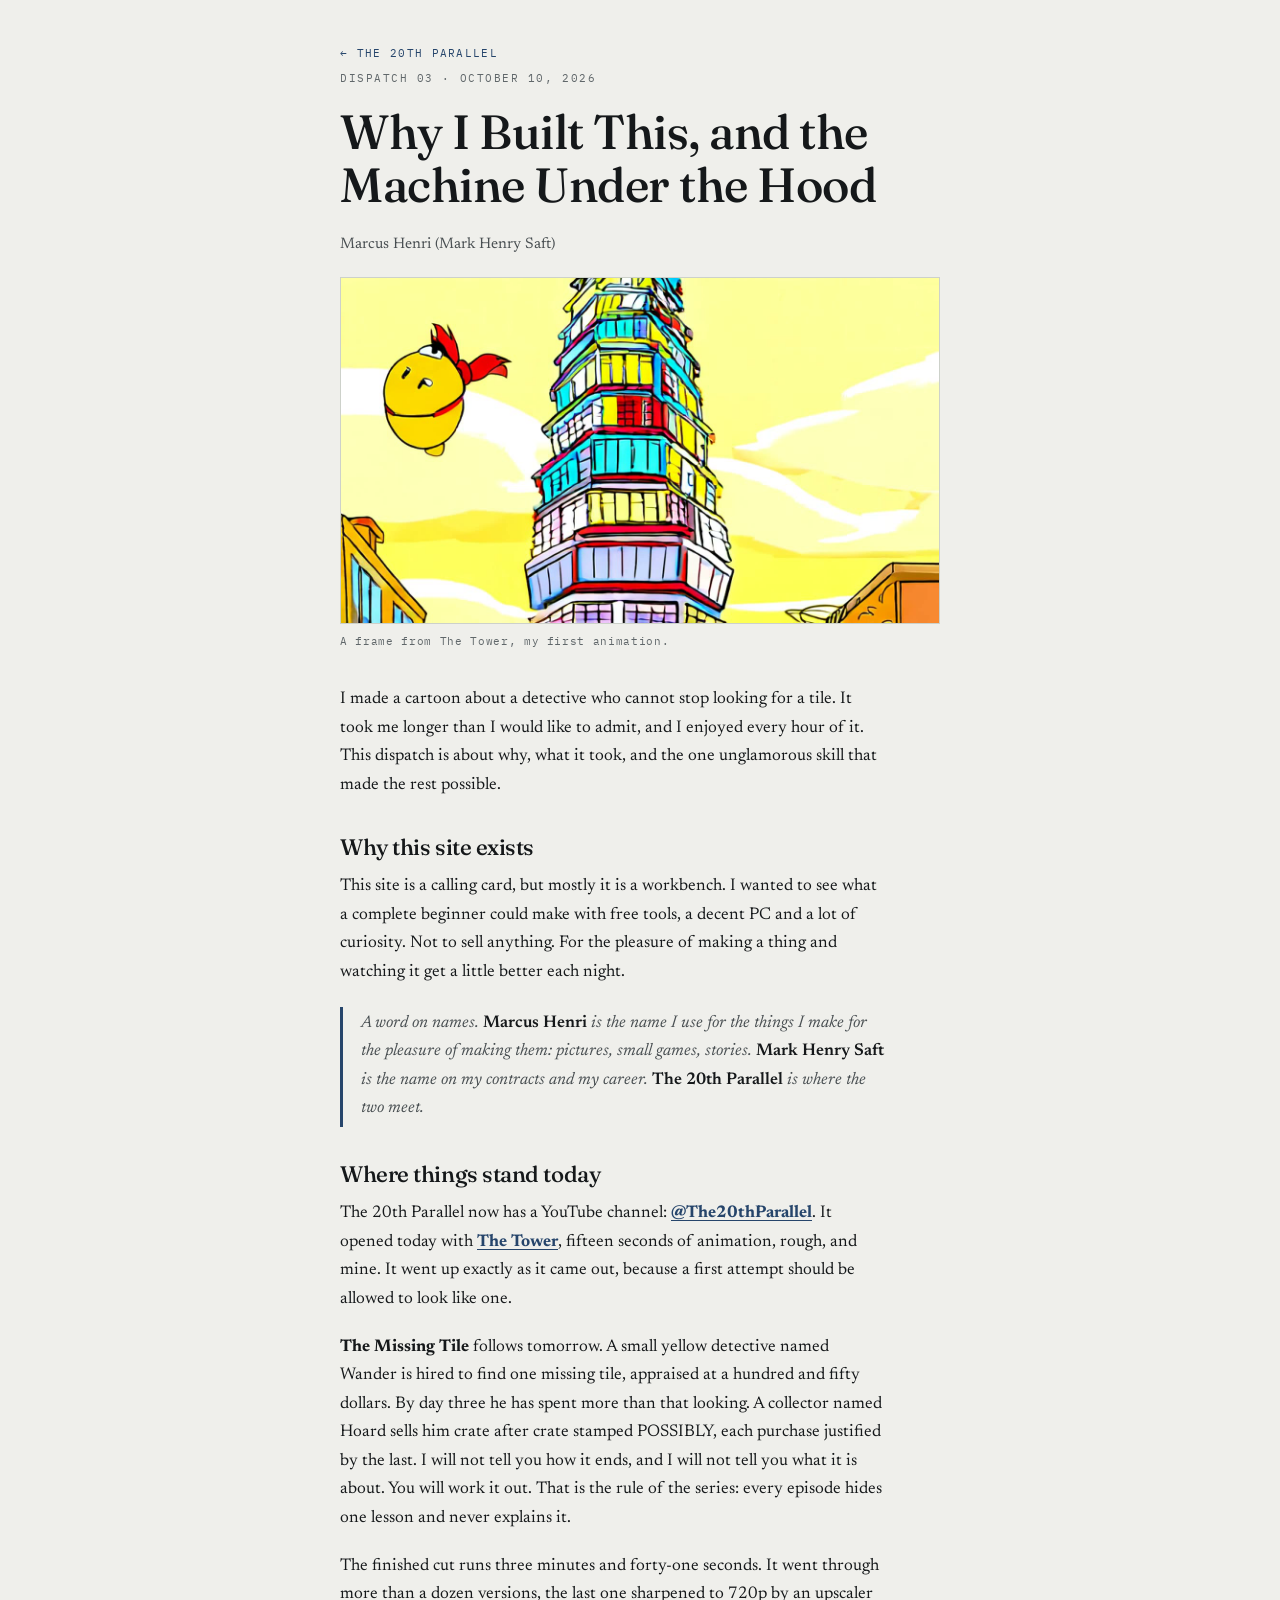
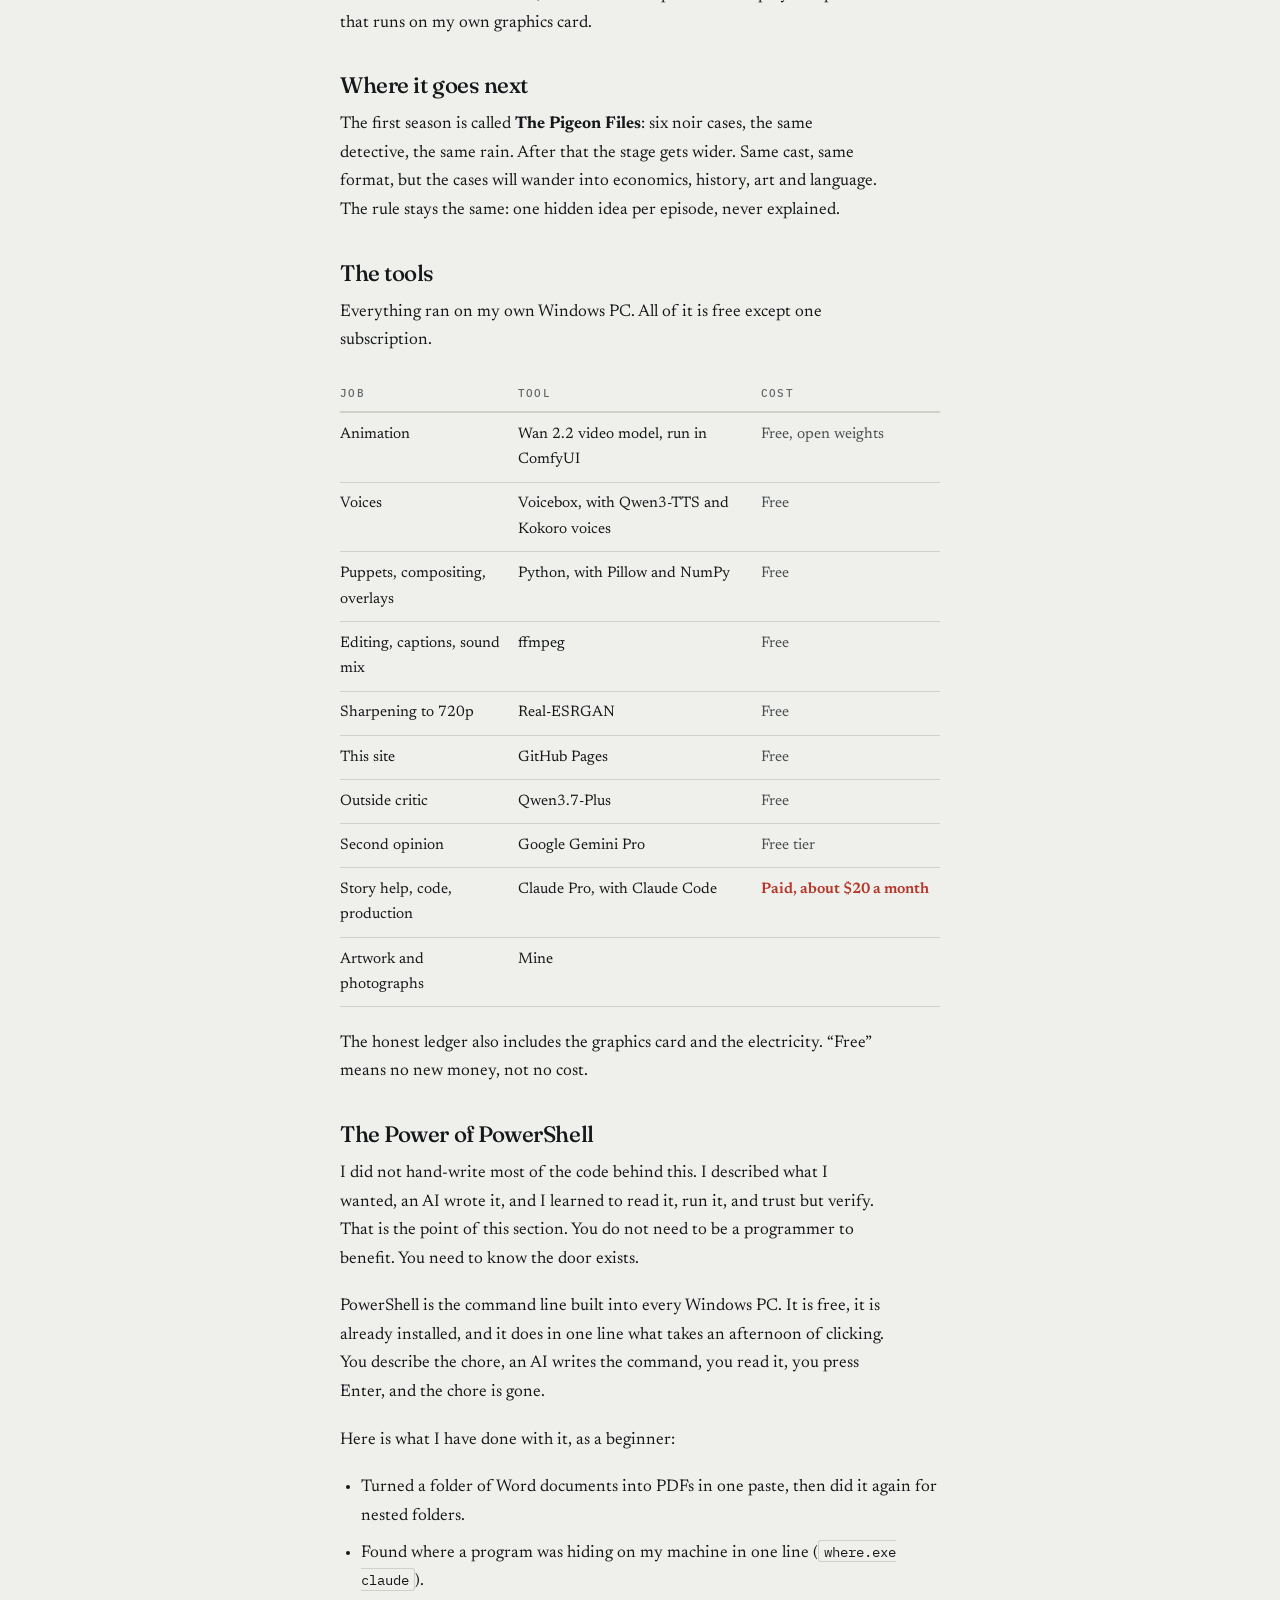
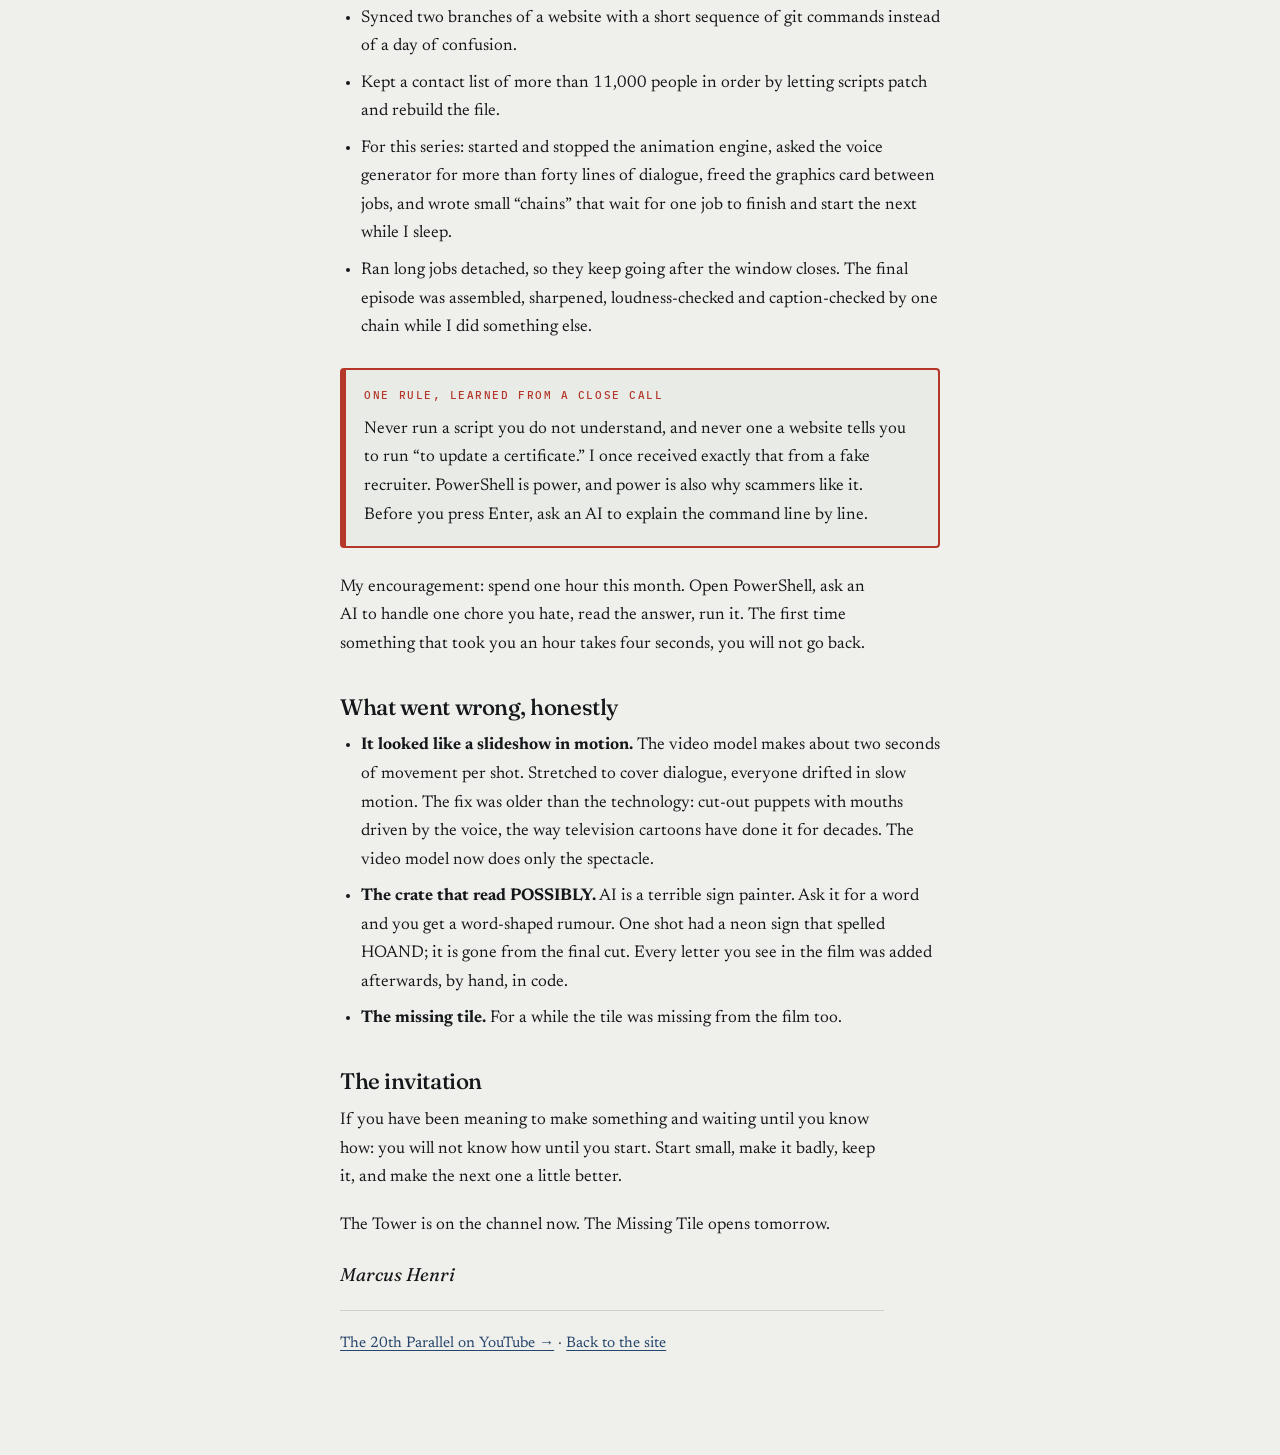
==== writing/why-i-built-this.html @ 284a4f43 "Dispatch 03: Why I Built This, and the Machine Under the Hood New dispatch page with the tools table" ====
<!doctype html>
<html lang="en">
<head>
<meta charset="utf-8">
<meta name="viewport" content="width=device-width, initial-scale=1, viewport-fit=cover">
<title>Why I Built This, and the Machine Under the Hood &middot; The 20th Parallel</title>
<meta name="description" content="Dispatch 03: why The 20th Parallel exists, the free tools behind its first cartoon, the power of PowerShell, and what went wrong along the way.">
<link rel="canonical" href="https://marcus-henri.github.io/twentieth-parallel/writing/why-i-built-this.html">
<meta property="og:title" content="Why I Built This, and the Machine Under the Hood">
<meta property="og:description" content="Dispatch 03: a complete beginner, free tools, a decent PC and a lot of curiosity. What it took to make The 20th Parallel&rsquo;s first cartoon.">
<meta property="og:type" content="article">
<meta property="og:url" content="https://marcus-henri.github.io/twentieth-parallel/writing/why-i-built-this.html">
<meta property="og:image" content="https://marcus-henri.github.io/twentieth-parallel/images/my-first-animation.jpg">
<meta name="twitter:card" content="summary_large_image">
<meta name="twitter:site" content="@markhenrysaft">
<link rel="icon" href="../images/favicon.svg" type="image/svg+xml">
<link rel="preconnect" href="https://fonts.googleapis.com">
<link rel="preconnect" href="https://fonts.gstatic.com" crossorigin>
<link rel="stylesheet" href="https://fonts.googleapis.com/css2?family=Fraunces:opsz,wght@9..144,400..700&amp;family=Newsreader:opsz,wght@6..72,300..600&amp;family=IBM+Plex+Mono:wght@400;500&amp;display=swap">
<link rel="stylesheet" href="../assets/style.css">
<style>
  .art{ max-width: 40rem; margin: 0 auto; padding: 2.5rem var(--gutter) 5rem; }
  .art-back{ font-family: var(--mono); font-size: 0.6875rem; letter-spacing: 0.12em; text-transform: uppercase; text-decoration: none; }
  .art-kicker{ margin: 2.5rem 0 0.75rem; font-family: var(--mono); font-size: 0.6875rem; letter-spacing: 0.14em; text-transform: uppercase; color: var(--ink-3); }
  .art h1{ font-family: var(--display); font-weight: 500; font-size: clamp(2rem, 6vw, 3rem); line-height: 1.1; margin: 0 0 1.25rem; letter-spacing: -0.01em; }
  .art-by{ margin: 0 0 2rem; color: var(--ink-2); font-size: 0.95rem; }
  .art-hero{ margin: 0 0 2.25rem; }
  .art-hero img{ display: block; width: 100%; height: auto; border: 1px solid var(--rule); }
  .art-hero figcaption{ margin-top: 0.5rem; font-family: var(--mono); font-size: 0.6875rem; letter-spacing: 0.06em; color: var(--ink-3); }
  .art p{ margin: 0 0 1.2rem; }
  .art ul{ margin: 0 0 1.4rem; padding-left: 1.3rem; }
  .art li{ margin-bottom: 0.5rem; }
  .art h2{ font-family: var(--display); font-weight: 500; font-size: 1.4rem; margin: 2.2rem 0 0.8rem; }
  .art code{ font-family: var(--mono); font-size: 0.85em; padding: 0.05em 0.35em; border: 1px solid var(--rule); border-radius: 3px; }
  .art-names{ margin: 1.6rem 0; padding: 0.2rem 0 0.2rem 1.1rem; border-left: 3px solid var(--accent); font-style: italic; color: var(--ink-2); }
  .art-names strong{ font-style: normal; font-weight: 600; color: var(--ink); }
  .tools-wrap{ margin: 0 0 1.4rem; overflow-x: auto; }
  .tools{ width: 100%; border-collapse: collapse; font-size: 0.95rem; }
  .tools th, .tools td{ text-align: left; vertical-align: top; padding: 0.55rem 0.7rem 0.55rem 0; border-bottom: 1px solid var(--rule); }
  .tools th{ font-family: var(--mono); font-size: 0.6875rem; letter-spacing: 0.12em; text-transform: uppercase; font-weight: 500; color: var(--ink-3); border-bottom-width: 2px; }
  .tools td:last-child{ white-space: nowrap; color: var(--ink-2); }
  @media (max-width: 560px){ .tools{ font-size: 0.85rem; } .tools td:last-child{ white-space: normal; } .tools th, .tools td{ padding-right: 0.5rem; } }
  .tools td.paid{ color: var(--seal); font-weight: 600; }
  .warn{ margin: 1.6rem 0; padding: 1rem 1.15rem; border: 2px solid var(--seal); border-left-width: 6px; border-radius: 4px; background: var(--ground-tint); }
  .warn p{ margin: 0 0 0.7rem; }
  .warn p:last-child{ margin-bottom: 0; }
  .warn-label{ font-family: var(--mono); font-size: 0.6875rem; letter-spacing: 0.14em; text-transform: uppercase; color: var(--seal); font-weight: 500; }
  .art-sign{ font-family: var(--display); font-style: italic; font-size: 1.15rem; margin-top: 1.8rem; }
  .art-end{ margin-top: 2.5rem; padding-top: 1.25rem; border-top: 1px solid var(--rule); font-size: 0.95rem; color: var(--ink-2); }
</style>
</head>
<body>
<main class="art">
  <a class="art-back" href="../index.html#dispatches">&larr; The 20th Parallel</a>
  <p class="art-kicker">Dispatch 03 &middot; October 10, 2026</p>
  <h1>Why I Built This, and the Machine Under the Hood</h1>
  <p class="art-by">Marcus Henri (Mark Henry Saft)</p>
  <figure class="art-hero">
    <img src="../images/my-first-animation.jpg" width="1248" height="720" alt="A round yellow cartoon detective in a red scarf floats beside a tall, brightly painted tower against a pale yellow sky.">
    <figcaption>A frame from The Tower, my first animation.</figcaption>
  </figure>

  <p>I made a cartoon about a detective who cannot stop looking for a tile. It took me longer than I would like to admit, and I enjoyed every hour of it. This dispatch is about why, what it took, and the one unglamorous skill that made the rest possible.</p>

  <h2>Why this site exists</h2>
  <p>This site is a calling card, but mostly it is a workbench. I wanted to see what a complete beginner could make with free tools, a decent PC and a lot of curiosity. Not to sell anything. For the pleasure of making a thing and watching it get a little better each night.</p>
  <p class="art-names">A word on names. <strong>Marcus Henri</strong> is the name I use for the things I make for the pleasure of making them: pictures, small games, stories. <strong>Mark Henry Saft</strong> is the name on my contracts and my career. <strong>The 20th Parallel</strong> is where the two meet.</p>

  <h2>Where things stand today</h2>
  <p>The 20th Parallel now has a YouTube channel: <a href="https://www.youtube.com/@The20thParallel" target="_blank" rel="noopener"><strong>@The20thParallel</strong></a>. It opened today with <a href="https://youtube.com/shorts/6NSPqlmqkI8" target="_blank" rel="noopener"><strong>The Tower</strong></a>, fifteen seconds of animation, rough, and mine. It went up exactly as it came out, because a first attempt should be allowed to look like one.</p>
  <p><strong>The Missing Tile</strong> follows tomorrow. A small yellow detective named Wander is hired to find one missing tile, appraised at a hundred and fifty dollars. By day three he has spent more than that looking. A collector named Hoard sells him crate after crate stamped POSSIBLY, each purchase justified by the last. I will not tell you how it ends, and I will not tell you what it is about. You will work it out. That is the rule of the series: every episode hides one lesson and never explains it.</p>
  <p>The finished cut runs three minutes and forty-one seconds. It went through more than a dozen versions, the last one sharpened to 720p by an upscaler that runs on my own graphics card.</p>

  <h2>Where it goes next</h2>
  <p>The first season is called <strong>The Pigeon Files</strong>: six noir cases, the same detective, the same rain. After that the stage gets wider. Same cast, same format, but the cases will wander into economics, history, art and language. The rule stays the same: one hidden idea per episode, never explained.</p>

  <h2>The tools</h2>
  <p>Everything ran on my own Windows PC. All of it is free except one subscription.</p>
  <div class="tools-wrap">
    <table class="tools">
      <thead><tr><th scope="col">Job</th><th scope="col">Tool</th><th scope="col">Cost</th></tr></thead>
      <tbody>
        <tr><td>Animation</td><td>Wan 2.2 video model, run in ComfyUI</td><td>Free, open weights</td></tr>
        <tr><td>Voices</td><td>Voicebox, with Qwen3-TTS and Kokoro voices</td><td>Free</td></tr>
        <tr><td>Puppets, compositing, overlays</td><td>Python, with Pillow and NumPy</td><td>Free</td></tr>
        <tr><td>Editing, captions, sound mix</td><td>ffmpeg</td><td>Free</td></tr>
        <tr><td>Sharpening to 720p</td><td>Real-ESRGAN</td><td>Free</td></tr>
        <tr><td>This site</td><td>GitHub Pages</td><td>Free</td></tr>
        <tr><td>Outside critic</td><td>Qwen3.7-Plus</td><td>Free</td></tr>
        <tr><td>Second opinion</td><td>Google Gemini Pro</td><td>Free tier</td></tr>
        <tr><td>Story help, code, production</td><td>Claude Pro, with Claude Code</td><td class="paid">Paid, about $20 a month</td></tr>
        <tr><td>Artwork and photographs</td><td>Mine</td><td></td></tr>
      </tbody>
    </table>
  </div>
  <p>The honest ledger also includes the graphics card and the electricity. &ldquo;Free&rdquo; means no new money, not no cost.</p>

  <h2>The Power of PowerShell</h2>
  <p>I did not hand-write most of the code behind this. I described what I wanted, an AI wrote it, and I learned to read it, run it, and trust but verify. That is the point of this section. You do not need to be a programmer to benefit. You need to know the door exists.</p>
  <p>PowerShell is the command line built into every Windows PC. It is free, it is already installed, and it does in one line what takes an afternoon of clicking. You describe the chore, an AI writes the command, you read it, you press Enter, and the chore is gone.</p>
  <p>Here is what I have done with it, as a beginner:</p>
  <ul>
    <li>Turned a folder of Word documents into PDFs in one paste, then did it again for nested folders.</li>
    <li>Found where a program was hiding on my machine in one line (<code>where.exe claude</code>).</li>
    <li>Synced two branches of a website with a short sequence of git commands instead of a day of confusion.</li>
    <li>Kept a contact list of more than 11,000 people in order by letting scripts patch and rebuild the file.</li>
    <li>For this series: started and stopped the animation engine, asked the voice generator for more than forty lines of dialogue, freed the graphics card between jobs, and wrote small &ldquo;chains&rdquo; that wait for one job to finish and start the next while I sleep.</li>
    <li>Ran long jobs detached, so they keep going after the window closes. The final episode was assembled, sharpened, loudness-checked and caption-checked by one chain while I did something else.</li>
  </ul>
  <aside class="warn" aria-label="A safety warning">
    <p class="warn-label">One rule, learned from a close call</p>
    <p>Never run a script you do not understand, and never one a website tells you to run &ldquo;to update a certificate.&rdquo; I once received exactly that from a fake recruiter. PowerShell is power, and power is also why scammers like it. Before you press Enter, ask an AI to explain the command line by line.</p>
  </aside>
  <p>My encouragement: spend one hour this month. Open PowerShell, ask an AI to handle one chore you hate, read the answer, run it. The first time something that took you an hour takes four seconds, you will not go back.</p>

  <h2>What went wrong, honestly</h2>
  <ul>
    <li><strong>It looked like a slideshow in motion.</strong> The video model makes about two seconds of movement per shot. Stretched to cover dialogue, everyone drifted in slow motion. The fix was older than the technology: cut-out puppets with mouths driven by the voice, the way television cartoons have done it for decades. The video model now does only the spectacle.</li>
    <li><strong>The crate that read POSSIBLY.</strong> AI is a terrible sign painter. Ask it for a word and you get a word-shaped rumour. One shot had a neon sign that spelled HOAND; it is gone from the final cut. Every letter you see in the film was added afterwards, by hand, in code.</li>
    <li><strong>The missing tile.</strong> For a while the tile was missing from the film too.</li>
  </ul>

  <h2>The invitation</h2>
  <p>If you have been meaning to make something and waiting until you know how: you will not know how until you start. Start small, make it badly, keep it, and make the next one a little better.</p>
  <p>The Tower is on the channel now. The Missing Tile opens tomorrow.</p>
  <p class="art-sign">Marcus Henri</p>

  <p class="art-end"><a href="https://www.youtube.com/@The20thParallel" target="_blank" rel="noopener">The 20th Parallel on YouTube &rarr;</a> &middot; <a href="../index.html#dispatches">Back to the site</a></p>
</main>
</body>
</html>
---- assets/style.css ----
/* base reset (the artifact host used to supply this) */
*, *::before, *::after { box-sizing: border-box; }
html { -webkit-text-size-adjust: 100%; }
:root { color-scheme: light dark; padding-top: env(safe-area-inset-top, 0px); padding-bottom: env(safe-area-inset-bottom, 0px); }
body { margin: 0; }
img { max-width: 100%; }
[hidden] { display: none !important; }

/* ============ tokens: light ============ */
  :root{
    --ground:      #EFEFEB;
    --ground-2:    #E5E7E1;
    --ground-tint: #E8EBE6;
    --ink:         #15181A;
    --ink-2:       #494F52;
    --ink-3:       #60676A; /* was #757C7E: 3.4-3.7:1; now 4.6:1+ on all grounds */
    --rule:        #CDD1CA;
    --rule-soft:   #DCDFD8;

    /* section accents — one desaturated ink-family hue per section */
    --indigo:   #26456B;
    --celadon:  #2E6B63;
    --brass:    #86601F; /* was #9A6E28: 3.6:1 as text */
    --seal:     #B4372A;
    --plum:     #5E3A56;
    --moss:     #55683A;
    --clay:     #9C5230;
  --sepia:    #7A5C3A;

    --accent:   var(--indigo);
    --focus:    #26456B;

    --display: "Fraunces", "Hoefler Text", Georgia, serif;
    --body:    "Newsreader", "Iowan Old Style", Georgia, serif;
    --mono:    "IBM Plex Mono", ui-monospace, "SF Mono", Menlo, monospace;

    --measure: 34rem;
    --gutter: 1.25rem;
  }
  @media (prefers-color-scheme: dark){
    :root:not([data-theme="light"]){
      --ground:      #121517;
      --ground-2:    #191D20;
      --ground-tint: #171C1E;
      --ink:         #E8E7E1;
      --ink-2:       #A9AEAF;
      --ink-3:       #8A9193;
      --rule:        #2C3236;
      --rule-soft:   #222729;

      --indigo:   #8FB2D8;
      --celadon:  #6FBFAE;
      --brass:    #D9AA5B;
      --seal:     #E1705C;
      --plum:     #C18FB4;
    --moss:     #A8BE7E;
    --clay:     #E0A07C;
  --sepia:    #C9A87C;
      --moss:     #A8BE7E;
      --clay:     #E0A07C;
  --sepia:    #C9A87C;

      --accent:   var(--indigo);
      --focus:    #8FB2D8;
    }
  }
  :root[data-theme="dark"]{
    --ground:      #121517;
    --ground-2:    #191D20;
    --ground-tint: #171C1E;
    --ink:         #E8E7E1;
    --ink-2:       #A9AEAF;
    --ink-3:       #8A9193;
    --rule:        #2C3236;
    --rule-soft:   #222729;

    --indigo:   #8FB2D8;
    --celadon:  #6FBFAE;
    --brass:    #D9AA5B;
    --seal:     #E1705C;
    --plum:     #C18FB4;

    --accent:   var(--indigo);
    --focus:    #8FB2D8;
  }

  *{ box-sizing: border-box; }

  body{
    background: var(--ground);
    color: var(--ink);
    font-family: var(--body);
    font-size: 1.0625rem;
    line-height: 1.68;
    font-optical-sizing: auto;
    -webkit-font-smoothing: antialiased;
    margin: 0;
  }

  a{ color: var(--accent); text-decoration-thickness: 1px; text-underline-offset: 0.18em; }
  a:hover{ color: var(--seal); }
  :focus-visible{ outline: 2px solid var(--focus); outline-offset: 3px; border-radius: 2px; }

  /* ============ shell ============ */
  .shell{
    display: grid;
    grid-template-columns: minmax(0,1fr);
    max-width: 70rem;
    margin: 0 auto;
    padding-inline: var(--gutter);
  }

  /* ============ rail ============ */
  .rail{
    position: sticky;
    top: env(safe-area-inset-top, 0px);
    z-index: 20;
    background: color-mix(in srgb, var(--ground) 92%, transparent);
    backdrop-filter: blur(8px);
    border-bottom: 1px solid var(--rule-soft);
    margin-inline: calc(var(--gutter) * -1);
    padding: 0.6rem var(--gutter);
  }
  .rail-mark{ display: none; }
  .nav{
    display: flex; gap: 1.1rem;
    overflow-x: auto; scrollbar-width: none;
    list-style: none; margin: 0; padding: 0;
  }
  .nav::-webkit-scrollbar{ display: none; }
  .nav a{
    font-family: var(--mono); font-size: 0.75rem;
    letter-spacing: 0.14em; text-transform: uppercase;
    color: var(--ink-3); text-decoration: none; white-space: nowrap;
    display: inline-flex; align-items: center; gap: 0.45rem;
    padding-block: 0.25rem;
  }
  .nav a::before{
    content: ""; width: 6px; height: 6px; flex: none;
    background: transparent; border: 1px solid transparent;
    transition: background 180ms ease, border-color 180ms ease;
  }
  .nav a:hover{ color: var(--ink); }
  .nav a[aria-current="true"]{ color: var(--ink); }
  .nav a[aria-current="true"]::before{ background: var(--nav-dot, var(--accent)); border-color: var(--nav-dot, var(--accent)); }
  .nav li:nth-child(1) a{ --nav-dot: var(--celadon); }
  .nav li:nth-child(2) a{ --nav-dot: var(--brass); }
  .nav li:nth-child(3) a{ --nav-dot: var(--indigo); }
  .nav li:nth-child(4) a{ --nav-dot: var(--moss); }
  .nav li:nth-child(5) a{ --nav-dot: var(--clay); }
  .nav li:nth-child(6) a{ --nav-dot: var(--celadon); }
  .nav li:nth-child(7) a{ --nav-dot: var(--sepia); }
  .nav li:nth-child(8) a{ --nav-dot: var(--seal); }
  .nav li:nth-child(9) a{ --nav-dot: var(--brass); }
  .nav li:nth-child(10) a{ --nav-dot: var(--plum); }

  @media (min-width: 64rem){
    .shell{ grid-template-columns: 13rem minmax(0,1fr); gap: 3.5rem; }
    .rail{
      top: calc(env(safe-area-inset-top, 0px) + 3rem);
      align-self: start; background: none; backdrop-filter: none;
      border: 0; margin: 0; padding: 0; grid-row: 1 / span 2;
    }
    .rail-mark{
      display: block; font-family: var(--display);
      font-size: 1.0625rem; line-height: 1.25; letter-spacing: -0.01em;
      margin-bottom: 1.4rem; color: var(--ink);
    }
    .rail-mark span{
      display:block; color: var(--ink-3); font-family: var(--mono);
      font-size:0.75rem; letter-spacing:0.16em; text-transform:uppercase; margin-top:0.4rem;
    }
    .nav{ flex-direction: column; gap: 0.62rem; overflow: visible; }
    .main{ grid-column: 2; }
  }

  /* ============ masthead ============ */
  .masthead{
    display: grid;
    grid-template-columns: minmax(0,1fr);
    gap: 2rem;
    padding-block: 3rem 2.5rem;
    border-bottom: 1px solid var(--rule);
  }
  @media (min-width: 48rem){
    .masthead{ grid-template-columns: minmax(0,1fr) 14rem; gap: 3.5rem; align-items: end; padding-block: 5rem 3.25rem; }
  }

  .eyebrow{
    font-family: var(--mono); font-size: 0.75rem;
    letter-spacing: 0.18em; text-transform: uppercase;
    color: var(--ink-3); margin: 0 0 1.1rem;
    display: flex; align-items: center; gap: 0.6rem; flex-wrap: wrap;
  }
  .eyebrow i{ width: 1.75rem; height: 1px; background: var(--celadon); display:inline-block; font-style: normal; }

  .title{
    font-family: var(--display); font-weight: 400;
    font-size: clamp(2.75rem, 9.5vw, 5rem);
    line-height: 0.98; letter-spacing: -0.028em;
    margin: 0; text-wrap: balance;
  }
  .title em{ font-style: italic; color: var(--indigo); }

  .standfirst{
    max-width: var(--measure); margin: 1.5rem 0 0;
    font-size: 1.125rem; color: var(--ink-2);
  }
  .standfirst strong{ color: var(--ink); font-weight: 600; }

  .coords{
    display: flex; flex-wrap: wrap; align-items: center;
    gap: 0.5rem 1.25rem; margin-top: 1.8rem;
    font-family: var(--mono); font-size: 0.75rem;
    letter-spacing: 0.1em; text-transform: uppercase; color: var(--ink-3);
  }
  .coords b{ color: var(--ink-2); font-weight: 500; }
  .coords span{ display:inline-flex; align-items:center; gap:0.45rem; }
  .coords span::before{ content:""; width:4px; height:4px; border-radius:50%; background: var(--dot, var(--brass)); }
  .coords span:nth-child(2){ --dot: var(--brass); }
  .coords span:nth-child(3){ --dot: var(--indigo); }
  .coords span:nth-child(4){ --dot: var(--seal); }

  /* ============ image slots ============ */
  .band{ margin: 0; }
  .band img{ display: block; width: 100%; height: auto; }

  .gallery{ column-count: 1; column-gap: 1rem; }
  @media (min-width: 34rem){ .gallery{ column-count: 2; } }
  @media (min-width: 64rem){ .gallery{ column-count: 3; } }
  .gallery figure{
    margin: 0 0 1.5rem;
    -webkit-column-break-inside: avoid;
    break-inside: avoid;
    display: block;
  }
  .gallery img{
    display: block; width: 100%; height: auto;
    border: 1px solid var(--rule-soft);
  }

  .portrait{ margin: 0; position: relative; max-width: 100%; }
  .portrait img{
    display: block; width: 100%; height: auto;
    border: 1px solid var(--rule);
    filter: saturate(0.94) contrast(1.02);
  }
  .portrait::after{
    content: "Phuket";
    position: absolute; left: 0; bottom: -1.7rem;
    font-family: var(--mono); font-size: 0.75rem; font-weight: 500;
    letter-spacing: 0.12em; text-transform: uppercase; color: var(--ink-3);
  }
  @media (max-width: 47.99rem){
    .portrait{ max-width: 11rem; }
  }

  /* ============ sections ============ */
  section{
    padding-block: 3rem;
    border-bottom: 1px solid var(--rule-soft);
    scroll-margin-top: 5rem;
  }
  section:last-of-type{ border-bottom: 0; }
  @media (min-width: 64rem){ section{ scroll-margin-top: 2rem; } }

  #now{ --accent: var(--celadon); }
  #record{ --accent: var(--brass); }
  #service{ --accent: var(--indigo); }
  #seen{ --accent: var(--moss); }
  #elsewhere{ --accent: var(--plum); }

  .sec-head{ margin-bottom: 2rem; }
  .kicker{
    font-family: var(--mono); font-size: 0.75rem;
    letter-spacing: 0.2em; text-transform: uppercase;
    color: var(--accent); margin: 0 0 0.7rem;
    display: flex; align-items: center; gap: 0.6rem;
  }
  .kicker::after{ content:""; height:1px; flex:1; background: linear-gradient(to right, color-mix(in srgb, var(--accent) 55%, transparent), transparent); }

  h2{
    font-family: var(--display); font-weight: 400;
    font-size: clamp(1.75rem, 4.5vw, 2.2rem);
    line-height: 1.12; letter-spacing: -0.02em;
    margin: 0; text-wrap: balance;
  }
  .sec-note{ max-width: var(--measure); margin: 0.85rem 0 0; color: var(--ink-2); }

  /* ---- enquiry form ---- */
  .enquire{
    margin-top: 3rem; padding-top: 2.25rem;
    border-top: 1px solid var(--rule);
    max-width: 40rem; scroll-margin-top: 5rem;
  }
  .enquire h3{ font-size: 1.5rem; margin: 0 0 0.6rem; letter-spacing: -0.012em; }
  .enquire-note{ color: var(--ink-2); margin: 0 0 1.6rem; }
  .enq-row{ display: grid; gap: 1rem; }
  @media (min-width: 34rem){ .enq-row{ grid-template-columns: 1fr 1fr; gap: 1.1rem; } }
  .enq-form label{ display: block; margin-bottom: 1.1rem; }
  .enq-form label span{
    display: block; font-family: var(--mono); font-size: 0.75rem; font-weight: 500;
    letter-spacing: 0.16em; text-transform: uppercase;
    color: var(--ink-3); margin-bottom: 0.4rem;
  }
  .enq-form input[type="text"], .enq-form input[type="email"], .enq-form textarea{
    width: 100%; font-family: var(--body); font-size: 1rem; color: var(--ink);
    background: color-mix(in srgb, var(--ground) 55%, transparent);
    border: 1px solid var(--rule); border-radius: 0;
    padding: 0.6rem 0.75rem; line-height: 1.5;
    transition: border-color 0.18s ease, background 0.18s ease;
  }
  .enq-form textarea{ resize: vertical; min-height: 6rem; }
  .enq-form input:focus, .enq-form textarea:focus{
    outline: none; border-color: var(--accent);
    background: color-mix(in srgb, var(--accent) 4%, transparent);
  }
  .enq-form input[name="_gotcha"]{ position: absolute; left: -9999px; width: 1px; height: 1px; }
  .enq-send{ display: flex; align-items: center; gap: 1rem; flex-wrap: wrap; margin-top: 0.4rem; }
  .enq-form button{
    font-family: var(--mono); font-size: 0.75rem; font-weight: 500;
    letter-spacing: 0.16em; text-transform: uppercase;
    color: var(--ground); background: var(--accent);
    border: 1px solid var(--accent); border-radius: 0;
    padding: 0.7rem 1.6rem; cursor: pointer;
    transition: background 0.18s ease, border-color 0.18s ease;
  }
  .enq-form button:hover{ background: var(--seal); border-color: var(--seal); }
  .enq-form button[disabled]{ opacity: 0.55; cursor: default; }
  .enq-status{
    font-family: var(--mono); font-size: 0.75rem; letter-spacing: 0.1em;
    text-transform: uppercase; color: var(--ink-3);
  }
  .enq-status[data-state="ok"]{ color: var(--celadon); }
  .enq-status[data-state="err"]{ color: var(--seal); }
  .enq-thanks{
    font-family: var(--display); font-style: italic; font-size: 1.1875rem;
    line-height: 1.5; color: var(--ink);
    border-left: 2px solid color-mix(in srgb, var(--celadon) 55%, transparent);
    padding-left: 1.1rem; margin: 0;
  }

  /* ---- published rate inside a Now card ---- */
  .rate{
    margin-top: 1.1rem; padding-top: 0.9rem;
    border-top: 1px solid var(--rule);
    font-family: var(--mono); font-size: 0.75rem;
    letter-spacing: 0.06em; color: var(--ink-2); line-height: 1.6;
  }
  .rate b{ font-weight: 500; color: var(--ink); font-size: 0.8125rem; }
  .rate span{
    display: block; margin-top: 0.3rem;
    font-size: 0.75rem; letter-spacing: 0.13em;
    text-transform: uppercase; color: var(--ink-3);
  }

  /* ---- call to action inside a Now card ---- */
  .now-cta{ margin-top: 0.9rem; }
  .now-cta a{
    font-family: var(--mono); font-size: 0.75rem; font-weight: 500;
    letter-spacing: 0.14em; text-transform: uppercase;
    color: var(--accent); text-decoration: none;
    border-bottom: 1px solid color-mix(in srgb, var(--accent) 45%, transparent);
    padding-bottom: 0.2rem;
    transition: border-color 0.18s ease, color 0.18s ease;
  }
  .now-cta a:hover{ color: var(--seal); border-color: var(--seal); }

  /* ---- download control (CV) ---- */
  .dl{ margin: 1.25rem 0 0; max-width: var(--measure); }
  .dl-link{
    display: inline-flex; align-items: center; gap: 0.75rem;
    text-decoration: none; color: inherit;
    padding: 0.6rem 1rem 0.6rem 0.75rem;
    border: 1px solid var(--rule);
    border-left: 3px solid var(--brass);
    background: transparent;
    transition: border-color 0.18s ease, background 0.18s ease, transform 0.18s ease;
  }
  .dl-link:hover, .dl-link:focus-visible{
    border-color: var(--brass);
    background: color-mix(in srgb, var(--brass) 7%, transparent);
    transform: translateY(-1px);
  }
  .dl-ico{
    font-family: var(--mono); font-size: 0.875rem; line-height: 1;
    color: var(--brass);
    border: 1px solid var(--brass); border-radius: 50%;
    width: 1.75rem; height: 1.75rem; flex: 0 0 1.75rem;
    display: inline-flex; align-items: center; justify-content: center;
  }
  .dl-link:hover .dl-ico{ background: var(--brass); color: var(--ground); }
  .dl-text{ display: block; }
  .dl-text b{
    display: block; font-family: var(--display); font-weight: 600;
    font-size: 1rem; line-height: 1.25; letter-spacing: -0.005em;
  }
  .dl-meta{
    display: block; font-family: var(--mono); font-size: 0.75rem;
    font-weight: 500; letter-spacing: 0.12em; text-transform: uppercase;
    color: var(--ink-3); margin-top: 0.25rem;
  }

  h3{
    font-family: var(--display); font-weight: 600;
    font-size: 1.0625rem; line-height: 1.3;
    letter-spacing: -0.008em; margin: 0 0 0.3rem;
  }
  p{ margin: 0 0 1rem; max-width: var(--measure); }
  p:last-child{ margin-bottom: 0; }

  /* ============ now ============ */
  .now{ display: flex; flex-direction: column; gap: 1.5rem; }
  .now-item{
    display: grid; gap: 0.35rem;
    padding-left: 1rem;
    border-left: 2px solid color-mix(in srgb, var(--accent) 45%, transparent);
  }
  .now-item .role{
    font-family: var(--mono); font-size: 0.75rem;
    letter-spacing: 0.12em; text-transform: uppercase; color: var(--accent);
  }
  .now-item p{ color: var(--ink-2); margin: 0; }

  /* ============ timeline ============ */
  .tl{ display: flex; flex-direction: column; }
  .entry{
    display: grid; grid-template-columns: minmax(0,1fr);
    gap: 0.2rem 1.75rem;
    padding-block: 1.4rem;
    border-top: 1px solid var(--rule-soft);
  }
  .entry:first-child{ border-top: 0; padding-top: 0; }
  @media (min-width: 44rem){
    .entry{ grid-template-columns: 8.5rem minmax(0,1fr); }
    .entry .when{ grid-row: 1 / span 3; }
  }
  .when{
    font-family: var(--mono); font-size: 0.75rem; line-height: 1.5;
    color: var(--ink-3); font-variant-numeric: tabular-nums;
    padding-top: 0.2rem;
  }
  .when b{ display: block; color: var(--ink-2); font-weight: 500; }
  .tag{
    display: inline-block; margin-top: 0.5rem;
    font-size: 0.75rem; letter-spacing: 0.16em; text-transform: uppercase;
    padding: 0.1rem 0.4rem;
    color: var(--tag, var(--ink-3));
    border: 1px solid color-mix(in srgb, var(--tag, var(--ink-3)) 45%, transparent);
    background: color-mix(in srgb, var(--tag, var(--ink-3)) 8%, transparent);
  }
  .tag[data-k="founding"]{ --tag: var(--seal); }
  .tag[data-k="service"]{ --tag: var(--indigo); }
  .tag[data-k="advisory"]{ --tag: var(--plum); }
  .tag[data-k="operating"]{ --tag: var(--celadon); }

  .org{ color: var(--ink-2); font-size: 0.9375rem; font-style: italic; margin: 0 0 0.5rem; }
  .entry ul{ margin: 0; padding-left: 1.05rem; max-width: var(--measure); color: var(--ink-2); }
  .entry li{ margin-bottom: 0.35rem; }
  .entry li::marker{ color: color-mix(in srgb, var(--brass) 70%, transparent); }

  /* ============ competencies ============ */
  .comps{
    display: grid; grid-template-columns: repeat(auto-fit, minmax(13rem, 1fr));
    gap: 0.5rem 1.5rem; list-style: none; margin: 0; padding: 0;
  }
  .comps li{
    font-family: var(--mono); font-size: 0.75rem;
    color: var(--ink-2); padding-block: 0.35rem;
    border-bottom: 1px solid var(--rule-soft);
  }

  /* ============ facts ============ */
  .facts{
    display: grid; grid-template-columns: repeat(auto-fit, minmax(11rem,1fr));
    gap: 1.5rem; margin: 0;
    background: var(--ground-tint);
    padding: 1.5rem;
    border-left: 2px solid color-mix(in srgb, var(--indigo) 50%, transparent);
  }
  .facts dt{
    font-family: var(--mono); font-size: 0.75rem;
    letter-spacing: 0.16em; text-transform: uppercase;
    color: var(--indigo); margin-bottom: 0.4rem;
  }
  .facts dd{ margin: 0; color: var(--ink-2); font-size: 0.9375rem; line-height: 1.5; }

  /* ============ dispatches ============ */
  .posts{ display: flex; flex-direction: column; }
  /* ============ elsewhere ============ */
  .links{
    display: grid;
    grid-template-columns: repeat(auto-fit, minmax(12rem, 1fr));
    gap: 0.5rem 1.25rem;
    list-style: none; margin: 0; padding: 0;
  }
  .links li{ border-bottom: 1px solid var(--rule-soft); }
  .links a, .links .pending{
    display: flex; align-items: center; gap: 0.6rem;
    font-family: var(--mono); font-size: 0.8125rem;
    padding-block: 0.6rem; text-decoration: none;
  }
  .links a{ color: var(--ink); }
  .links a:hover{ color: var(--plum); }
  .links .pending{ color: var(--ink-3); }
  .links svg.link-ico{
    width: 1.05rem; height: 1.05rem; flex: none;
    color: var(--ink-3); transition: color 0.2s ease;
  }
  .links a:hover svg.link-ico{ color: var(--plum); }
  .links b{
    font-weight: 500; font-size: 0.75rem;
    letter-spacing: 0.16em; text-transform: uppercase;
    color: var(--plum); min-width: 5.25rem;
  }
  .links .pending b{ color: var(--ink-3); }

  /* ============ colophon ============ */
  .colophon{
    padding-block: 2.5rem 3.5rem;
    font-family: var(--mono); font-size: 0.75rem;
    line-height: 1.8; letter-spacing: 0.06em;
    color: var(--ink-3); text-transform: uppercase;
  }
  .colophon p{ max-width: 30rem; margin: 0; text-align: center; }


  /* ============ lightbox ============ */
  .gallery img, .band img, .find-img img{ cursor: zoom-in; }
  #lb{
    position: fixed; inset: 0; z-index: 100;
    background: rgba(10, 12, 14, 0.94);
    display: flex;
    flex-direction: column;
    padding: clamp(0.75rem, 3vw, 2.5rem);
    padding-top: calc(clamp(2.75rem, 6vw, 4rem) + env(safe-area-inset-top, 0px));
    padding-bottom: calc(clamp(0.75rem, 3vw, 2.5rem) + env(safe-area-inset-bottom, 0px));
    gap: 0.9rem;
    overflow: hidden;
  }
  #lb-fig{
    margin: 0;
    flex: 1 1 auto;
    min-height: 0;
    display: flex;
    align-items: center;
    justify-content: center;
  }
  #lb-img{
    display: block;
    max-width: 100%;
    max-height: 100%;
    width: auto;
    height: auto;
    cursor: zoom-out;
  }
  #lb-bar{
    flex: 0 0 auto;
    display: flex; align-items: center; justify-content: center;
    gap: 1rem; flex-wrap: wrap;
    font-family: var(--mono); font-size: 0.75rem;
    letter-spacing: 0.16em; text-transform: uppercase;
    color: #9AA1A3;
  }
  #lb-cap{ color: #E4E3DE; }
  #lb-count{ font-variant-numeric: tabular-nums; }
  #lb button{
    font: inherit; letter-spacing: inherit; text-transform: inherit;
    color: #E4E3DE; background: transparent;
    border: 1px solid #3A4145; border-radius: 2px;
    padding: 0.35rem 0.7rem; cursor: pointer;
    line-height: 1;
  }
  #lb button:hover{ border-color: #6D7679; }
  #lb button:focus-visible{ outline: 2px solid #8FB2D8; outline-offset: 2px; }
  #lb-close{ position: absolute; top: calc(0.75rem + env(safe-area-inset-top, 0px)); right: 0.75rem; }
  @media (min-width: 48rem){
    #lb-close{ top: calc(1.5rem + env(safe-area-inset-top, 0px)); right: 1.5rem; }
  }




  /* ============ reading progress ============ */
  #progress{
    position: fixed;
    top: env(safe-area-inset-top, 0px);
    left: 0; right: 0;
    height: 2px;
    z-index: 60;
    background: transparent;
    pointer-events: none;
  }
  #progress span{
    display: block; height: 100%; width: 0%;
    background: linear-gradient(to right, var(--celadon), var(--brass), var(--seal));
    transition: width 90ms linear;
  }

  /* ============ tinted bands ============ */
  section.tinted{
    background: var(--ground-tint);
    margin-inline: calc(var(--gutter) * -1);
    padding-inline: var(--gutter);
    border-block: 1px solid var(--rule-soft);
  }
  section.tinted + section.tinted{ border-top: 0; }

  /* ============ bookplate ============ */
  .plate{
    display: grid;
    justify-items: center;
    gap: 1.6rem;
    padding-block: 3.5rem 1rem;
  }
  .plate img{
    display: block;
    width: 100%; max-width: 22rem; height: auto;
    mix-blend-mode: multiply;
  }
  :root[data-theme="dark"] .plate img{ filter: invert(1) brightness(1.08); mix-blend-mode: screen; }
  @media (prefers-color-scheme: dark){
    :root:not([data-theme="light"]) .plate img{ filter: invert(1) brightness(1.08); mix-blend-mode: screen; }
  }
  @media (prefers-color-scheme: light){
    :root:not([data-theme="dark"]) .plate img{ filter: none; mix-blend-mode: multiply; }
  }

  /* ============ finds ============ */
  #smile{ --accent: var(--brass); }
  .finds{ display: flex; flex-direction: column; }
  .find{
    display: grid; gap: 0.3rem;
    padding-block: 1.25rem;
    border-top: 1px solid var(--rule-soft);
  }
  .find:first-child{ border-top: 0; padding-top: 0; }
  .find .src{
    font-family: var(--mono); font-size: 0.75rem;
    letter-spacing: 0.15em; text-transform: uppercase; color: var(--accent);
  }
  .find h3{ font-size: 1.1875rem; font-weight: 400; }
  .find h3 a{ color: var(--ink); text-decoration-color: color-mix(in srgb, var(--accent) 55%, transparent); }
  .find h3 a:hover{ color: var(--accent); }
  .find p{ color: var(--ink-2); font-size: 0.9375rem; margin: 0; }


  .find-img{ margin: 1.75rem 0 0; }
  .find-img img{
    display: block; width: 100%; height: auto;
    border: 1px solid var(--rule-soft);
  }
  /* ---- photo captions: readable line + quiet credit ---- */
  .band figcaption,
  .gallery figcaption,
  .relic figcaption,
  .find-img figcaption{
    font-family: var(--body);
    font-style: italic;
    font-size: 0.9375rem;
    font-weight: 500;
    line-height: 1.45;
    letter-spacing: 0;
    text-transform: none;
    color: var(--ink-2);
    padding-top: 0.6rem;
  }
  .find-img figcaption em{
    display: block;
    font-family: var(--display);
    font-style: italic;
    font-weight: 500;
    font-size: 1.0625rem;
    line-height: 1.45;
    color: var(--ink);
    margin-bottom: 0.4rem;
  }
  .find-img figcaption em em{ display: inline; font-size: inherit; margin: 0; }
  .band figcaption .src,
  .gallery figcaption .src,
  .relic figcaption .src,
  .find-img figcaption .src{
    display: block;
    font-family: var(--mono);
    font-style: normal;
    font-size: 0.75rem;
    font-weight: 500;
    letter-spacing: 0.12em;
    text-transform: uppercase;
    color: var(--ink-3);
  }

  /* ============ marginalia — seven treatments ============ */
  .marg{
    margin-block: 2.25rem;
    font-family: var(--display);
    color: var(--ink-2);
    text-wrap: pretty;
  }
  .marg p{ margin: 0; max-width: none; }
  .marg cite{
    display: block;
    margin-top: 0.7rem;
    font-family: var(--mono);
    font-style: normal;
    font-size: 0.75rem;
    font-weight: 500;
    letter-spacing: 0.12em;
    text-transform: uppercase;
    color: var(--ink-3);
  }


  /* H · portrait — a face beside the words */
  .marg--portrait{
    display: grid;
    grid-template-columns: minmax(0, 1fr);
    gap: 1.25rem;
    align-items: center;
    border-block: 1px solid color-mix(in srgb, var(--accent) 30%, transparent);
    padding-block: 1.9rem;
    margin-block: 3rem;
    font-style: italic;
    font-size: 1.125rem;
    line-height: 1.45;
    color: var(--ink);
  }
  .marg--portrait img{
    display: block;
    width: 100%; max-width: 10rem; height: auto;
    justify-self: start;
    mix-blend-mode: multiply;
  }
  :root[data-theme="dark"] .marg--portrait img,
  :root:not([data-theme="light"]) .marg--portrait img{ mix-blend-mode: normal; }
  @media (prefers-color-scheme: light){
    :root:not([data-theme="dark"]) .marg--portrait img{ mix-blend-mode: multiply; }
  }
  @media (min-width: 40rem){
    .marg--portrait{ grid-template-columns: 10rem minmax(0, 1fr); gap: 2.25rem; }
    .marg--portrait img{ max-width: none; }
  }

  /* A · overture — centred, airy, opens a section */
  .marg--overture{
    text-align: center;
    font-style: italic;
    font-size: clamp(1.1875rem, 3vw, 1.625rem);
    line-height: 1.38;
    max-width: 36rem;
    margin: 3.25rem auto;
    color: var(--ink);
  }
  .marg--overture::before{
    content: ""; display: block;
    width: 2.75rem; height: 1px;
    background: var(--accent);
    margin: 0 auto 1.4rem;
  }

  /* B · right margin note */
  .marg--right{
    padding-left: 1.1rem;
    border-left: 2px solid color-mix(in srgb, var(--accent) 45%, transparent);
    font-style: italic;
    font-size: 1rem;
    line-height: 1.55;
  }
  @media (min-width: 64rem){
    .marg--right{ width: 18rem; margin-left: auto; margin-right: 0; }
  }

  /* C · drop — hanging quotation mark, left in the measure */
  .marg--drop{
    position: relative;
    max-width: 30rem;
    padding-left: 2.6rem;
    font-style: normal;
    font-size: 1.1875rem;
    line-height: 1.5;
    color: var(--ink);
  }
  .marg--drop::before{
    content: "\201C";
    position: absolute; left: 0; top: -0.3em;
    font-family: var(--display);
    font-size: 3.5rem; line-height: 1;
    color: var(--accent);
    opacity: 0.5;
  }

  /* D · banner — tinted band, full width, large */
  .marg--banner{
    background: color-mix(in srgb, var(--accent) 10%, var(--ground));
    border-block: 1px solid color-mix(in srgb, var(--accent) 32%, transparent);
    padding: 2.1rem 1.5rem;
    margin-block: 3rem;
    text-align: center;
    font-style: italic;
    font-size: clamp(1.4375rem, 4.2vw, 2.125rem);
    line-height: 1.22;
    color: var(--ink);
  }

  .marg--banner.has-face img{
    display: block;
    width: 100%; max-width: 6.5rem; height: auto;
    margin: 0 auto 1.25rem;
    mix-blend-mode: multiply;
  }
  :root[data-theme="dark"] .marg--banner.has-face img{ mix-blend-mode: screen; filter: invert(1) brightness(0.92); }
  @media (prefers-color-scheme: dark){
    :root:not([data-theme="light"]) .marg--banner.has-face img{ mix-blend-mode: screen; filter: invert(1) brightness(0.92); }
  }
  @media (prefers-color-scheme: light){
    :root:not([data-theme="dark"]) .marg--banner.has-face img{ mix-blend-mode: multiply; filter: none; }
  }

  /* E · plaque — bordered, centred, for verse */
  .marg--plaque{
    border: 1px solid color-mix(in srgb, var(--accent) 38%, transparent);
    padding: 1.85rem 1.5rem;
    max-width: 25rem;
    margin: 3rem auto;
    text-align: center;
    font-style: italic;
    font-size: 1rem;
    line-height: 1.75;
    color: var(--ink-2);
  }

  /* F · note — small, quiet, sits low */
  .marg--note{
    font-family: var(--mono);
    font-style: normal;
    font-size: 0.75rem;
    line-height: 1.75;
    color: var(--ink-3);
    border-top: 1px solid var(--rule-soft);
    padding-top: 1rem;
    max-width: 29rem;
  }
  .marg--note cite{ margin-top: 0.5rem; letter-spacing: 0.1em; }

  /* G · slab — heavy, short, rule above */
  .marg--slab{
    font-weight: 600;
    font-style: normal;
    font-size: clamp(1.3125rem, 3.4vw, 1.6875rem);
    line-height: 1.26;
    letter-spacing: -0.015em;
    max-width: 26rem;
    color: var(--ink);
    border-top: 3px solid var(--accent);
    padding-top: 1.05rem;
  }

  /* ============ scroll spine — two lines converge to one, split to frame each
     quote top and bottom, grow as you scroll, never break stride ============ */
  #scrollLineWrap{
    position: absolute;
    top: 0; left: 0;
    width: 100%;
    pointer-events: none;
    z-index: 1;
  }
  #scrollLineSvg{ display: block; }
  .scroll-line-stroke{
    fill: none;
    stroke: var(--ink);
    stroke-width: 1.5;
    stroke-linejoin: round;
    stroke-linecap: round;
    opacity: 0.82;
  }
  #scrollLineArrow{
    fill: var(--ink);
    opacity: 0;
    transition: opacity 180ms ease;
  }
  #scrollLineSignoff{
    font-family: 'Caveat', cursive;
    font-size: 1.9rem;
    fill: var(--ink);
    opacity: 0;
    transform: rotate(-2deg);
    transform-box: fill-box;
    transform-origin: right bottom;
    transition: opacity 700ms ease 150ms;
  }
  #scrollLineSignoff.show{ opacity: 0.88; }
  @media (max-width: 63.9375rem){
    #scrollLineWrap{ display: none !important; }
  }
  @media (prefers-reduced-motion: reduce){
    #scrollLineWrap{ display: none !important; }
  }

  html{ scroll-behavior: smooth; }
  @media (prefers-reduced-motion: reduce){
    *{ animation: none !important; transition: none !important; scroll-behavior: auto !important; }
  }

  .relic{ margin: 1.15rem 0 0; }
  .relic img{
    display: block; width: 100%; max-width: 26.5rem; height: auto;
    background: #000; border: 1px solid var(--rule); padding: 0.6rem;
  }

  /* ============ dispatches ============ */
  #dispatches{ --accent: var(--seal); }

  .post{ max-width: 38rem; }
  .post-head{ margin-bottom: 1.75rem; }
  .dateline{
    font-family: var(--mono); font-size: 0.75rem; font-weight: 500;
    letter-spacing: 0.16em; text-transform: uppercase;
    color: var(--ink-3); margin: 0 0 0.85rem;
    display: flex; flex-wrap: wrap; align-items: center; gap: 0.45rem 0.7rem;
  }
  .dateline i{
    font-style: normal; width: 3px; height: 3px; border-radius: 50%;
    background: color-mix(in srgb, var(--accent) 70%, transparent);
  }
  .post-title{
    font-family: var(--display); font-weight: 600;
    font-size: clamp(1.75rem, 5.2vw, 2.5rem);
    line-height: 1.04; letter-spacing: -0.024em;
    margin: 0; text-wrap: balance;
  }
  .post-sub{
    font-family: var(--display); font-style: italic; font-weight: 400;
    font-size: 1.1875rem; line-height: 1.32; color: var(--ink-2);
    margin: 0.55rem 0 0; max-width: var(--measure);
  }
  .post-body > p{ margin: 0 0 1.15rem; max-width: var(--measure); }
  .post-body > p:first-of-type::first-letter{
    float: left; font-family: var(--display); font-weight: 600;
    font-size: 3.5em; line-height: 0.8;
    padding: 0.06em 0.1em 0 0; color: var(--accent);
  }
  .post-body .beat{
    font-family: var(--display); font-style: italic; font-weight: 500;
    font-size: 1.1875rem; line-height: 1.4; color: var(--ink);
    border-left: 2px solid color-mix(in srgb, var(--accent) 50%, transparent);
    padding-left: 1.1rem; margin: 1.7rem 0;
  }
  .post-foot{
    margin-top: 2.25rem; padding-top: 0.9rem;
    border-top: 1px solid var(--rule);
    font-family: var(--mono); font-size: 0.75rem; font-weight: 500;
    letter-spacing: 0.12em; text-transform: uppercase;
    color: var(--ink-3); max-width: var(--measure);
  }
  .post-foot a{ color: var(--accent); }

  /* ============ earlier + shipped (shared .era layout) ============ */
  #earlier{ --accent: var(--sepia); }
  #shipped{ --accent: var(--celadon); }
  .era .meta{
    display: flex; flex-wrap: wrap; gap: 0.4rem 1rem;
    margin-top: 0.85rem;
    font-family: var(--mono); font-size: 0.75rem; font-weight: 500;
    letter-spacing: 0.14em; text-transform: uppercase; color: var(--ink-3);
  }
  .era .meta span{ display: inline-flex; align-items: center; gap: 0.4rem; }
  .era .meta span::before{
    content: ""; width: 3px; height: 3px; border-radius: 50%;
    background: color-mix(in srgb, var(--accent) 70%, transparent);
  }
  .eras{ display: flex; flex-direction: column; gap: 2.75rem; }
  .era{
    display: grid;
    grid-template-columns: minmax(0,1fr);
    gap: 1.1rem;
    align-items: start;
    padding-top: 2.25rem;
    border-top: 1px solid var(--rule-soft);
  }
  .era:first-child{ border-top: 0; padding-top: 0; }
  @media (min-width: 52rem){
    .era{ grid-template-columns: 20rem minmax(0,1fr); gap: 2.25rem; }
  }
  .era figure{ margin: 0; }
  .era img{
    display: block; width: 100%; height: auto;
    border: 1px solid var(--rule);
  }
  .era img.onblack{ background: #000; padding: 0.6rem; }
  .era .yr{
    display: block;
    font-family: var(--mono); font-size: 0.75rem;
    letter-spacing: 0.18em; color: var(--accent);
    margin-bottom: 0.35rem;
  }
  .era h3{ font-size: 1.25rem; font-weight: 400; margin-bottom: 0.5rem; }
  .era h3 a{ color: var(--ink); text-decoration-color: color-mix(in srgb, var(--accent) 55%, transparent); }
  .era h3 a:hover{ color: var(--accent); }
  .era .line{
    font-family: var(--display); font-style: italic;
    font-size: 1.0625rem; line-height: 1.45;
    color: var(--ink-2); margin: 0 0 0.75rem;
    padding-left: 0.9rem;
    border-left: 2px solid color-mix(in srgb, var(--accent) 45%, transparent);
  }
  .era p.note{ color: var(--ink-2); font-size: 0.9375rem; margin: 0; }


/* ============ photo tower: one gigantic 3D drum — Seen and Made combined —
   columns of photographs mounted around a cylinder, slowly turning. Each
   face is quietly re-dealt with a fresh batch (and the next style treatment)
   while it's out of view on the far side, so it arrives back different. ============ */
.pdrum-wrap{ margin: 1.6rem 0 2.1rem; }
.pdrum-frame{
  position: relative;
  width: min(100%, 46rem);
  margin: 0 auto;
}
.tower-scene{
  position: relative;
  width: 100%;
  /* roughly double the reference's clamp(480px,64vw,640px) — twice the rows
     (10 instead of 5) at the same per-row size, substantially taller rather
     than the same tower with its tiles stretched */
  height: clamp(960px, 128vw, 1280px);
  display: flex; align-items: center; justify-content: center;
  perspective: 1700px;
  overflow: hidden;
  border: 1px solid var(--rule);
  background: var(--ground-2);
  border-radius: 2px;
}
.tower-scene::before, .tower-scene::after{
  content: ""; position: absolute; top: 0; bottom: 0; width: 8%; z-index: 3; pointer-events: none;
}
.tower-scene::before{ left: 0; background: linear-gradient(to right, var(--ground-2), transparent); }
.tower-scene::after{ right: 0; background: linear-gradient(to left, var(--ground-2), transparent); }
.tower-drum{
  position: relative;
  /* width matches the reference tower exactly — this is the "spacing" Mark
     prefers, from 9 faces at radius 234 rather than 10 faces at a wider one */
  width: min(clamp(143px, 17vw, 208px), 162px); height: 78%;
  /* 78%, same as the reference: the face nearest the viewer sits
     translateZ(radius) closer to the camera, and perspective magnifies
     anything pulled that close by roughly 1700/(1700-234) =~ 1.16x. At 78%
     that front face lands at about 90% of the scene's height — comfortably
     inside the window instead of spilling past its overflow:hidden edge. */
  transform-style: preserve-3d;
  /* the turn itself is set inline, frame by frame, by app.js */
}
.tower-col{
  position: absolute; inset: 0;
  display: flex; flex-direction: column; gap: 3px;
  backface-visibility: hidden;
  /* smooths the jagged edge a 3D-turned plane otherwise gets in Chrome-family browsers */
  outline: 1px solid transparent;
}
.pdrum-tile{
  position: relative; margin: 0; overflow: hidden; border-radius: 1px;
  background: var(--ground); width: 100%; min-height: 0; cursor: pointer;
  box-shadow: 0 1px 0 rgba(0,0,0,0.05);
  transition: transform 0.25s cubic-bezier(.2,.8,.3,1.3), box-shadow 0.25s ease,
              opacity 0.25s ease, filter 0.25s ease;
}
.pdrum-tile img{
  display: block; width: 100%; height: 100%; object-fit: contain;
  /* contain, never cover: every picture is shown whole, letterboxed against the
     tile's own background rather than cropped to fill the box */
  filter: saturate(0.92); transition: filter 0.35s ease;
}
.pdrum-tile figcaption{
  position: absolute; left: 0; right: 0; bottom: 0; z-index: 4;
  padding: 0.5rem 0.6rem 0.45rem;
  font-family: var(--mono); font-size: 0.75rem; letter-spacing: 0.02em;
  color: #F3F1E9;
  background: linear-gradient(to top, rgba(10,10,8,0.82), rgba(10,10,8,0));
  opacity: 0; transform: translateY(4px);
  transition: opacity 0.3s ease, transform 0.3s ease;
}
/* a tile only nudges forward on hover. The faces are flat planes standing at
   angles to each other, so a bigger zoom pushes the tile through the neighbouring
   faces and they slice strips out of it; click opens the full-size view. */
.tower-col .pdrum-tile:hover, .tower-col .pdrum-tile:focus-visible{
  transform: scale(1.04); z-index: 6;
  box-shadow: 0 0 0 2px var(--accent), 0 20px 44px -16px rgba(0,0,0,0.6);
}
.tower-col .pdrum-tile:hover img, .tower-col .pdrum-tile:focus-visible img{ filter: saturate(1.08); }
.tower-col .pdrum-tile:hover figcaption, .tower-col .pdrum-tile:focus-visible figcaption{ opacity: 1; transform: translateY(0); }

/* ---- style rotation: each re-appearance of a photo gets a different treatment ----
   van Gogh and Basquiat run through the SVG filters defined once in index.html;
   the rest are plain CSS filter combinations. pointillist adds a dot-screen
   overlay via ::after rather than a filter, since a believable dot pattern isn't
   one. The !important beats the plain hover saturate() above, so the treatment
   stays visible even while a tile is popped forward — only the zoom modal (a
   click away) shows the untouched original. */
.pd-style-impressionist img{
  filter: saturate(1.5) contrast(0.88) blur(0.4px) sepia(0.12) hue-rotate(-8deg) !important;
}
.pd-style-fauvist img{
  filter: saturate(2.3) contrast(1.3) hue-rotate(22deg) !important;
}
.pd-style-vangogh img{
  filter: url(#pdFilterVanGogh) saturate(1.8) contrast(1.12) !important;
}
.pd-style-vangogh::after{
  content: ""; position: absolute; inset: 0; z-index: 2; pointer-events: none;
  background-image:
    repeating-linear-gradient(118deg, rgba(255,214,10,0.16) 0 3px, transparent 3px 8px),
    repeating-linear-gradient(28deg, rgba(20,70,200,0.14) 0 4px, transparent 4px 11px);
  mix-blend-mode: soft-light;
}
/* cubist, after Picasso: analytic-cubist planes in muted ochre, umber and grey-green.
   The photograph is split into five shifted, slightly rotated facets (img, its two
   pseudo-elements and the overlay's two), with fine contour lines laid over them. */
.pd-style-cubist{ background: #cbb78e; box-shadow: inset 0 0 0 3px #2a2016; }
.pd-style-cubist img{
  clip-path: polygon(0 0, 48% 0, 30% 100%, 0 100%);
  filter: sepia(.45) saturate(1.15) contrast(1.15) brightness(.96) !important;
}
.pd-style-cubist::before, .pd-style-cubist::after, .pd-style-cubist .pd-ov::before{
  content: ""; position: absolute; inset: 0; pointer-events: none;
  background: var(--pd-src) center / contain no-repeat;
}
.pd-style-cubist::before{
  z-index: 1; clip-path: polygon(48% 0, 78% 0, 62% 55%, 40% 100%, 30% 100%);
  transform: translate(-3%, 2%) scale(1.06) rotate(-1.6deg);
  filter: grayscale(.55) sepia(.35) contrast(1.3) hue-rotate(-8deg);
}
.pd-style-cubist::after{
  z-index: 1; clip-path: polygon(78% 0, 100% 0, 100% 48%, 62% 55%);
  transform: translate(2%, -4%) scale(1.1) rotate(2.4deg);
  filter: sepia(.85) saturate(1.5) hue-rotate(-16deg) brightness(1.06) contrast(1.1);
}
.pd-style-cubist .pd-ov::before{
  content: ""; z-index: 1; clip-path: polygon(62% 55%, 100% 48%, 100% 100%, 40% 100%);
  transform: translate(3%, -3%) scale(1.12) rotate(-2deg);
  filter: grayscale(.5) sepia(.3) hue-rotate(95deg) contrast(1.3) brightness(.92);
}
.pd-style-cubist .pd-ov{
  background: repeating-linear-gradient(115deg, rgba(27,20,13,0.07) 0 1px, transparent 1px 5px);
}
.pd-style-cubist .pd-ov::after{
  content: ""; position: absolute; inset: 0; z-index: 2;
  background: url("data:image/svg+xml,%3Csvg xmlns='http://www.w3.org/2000/svg' viewBox='0 0 100 100' preserveAspectRatio='none'%3E%3Cg fill='none' stroke='%231b140d' stroke-linejoin='round' stroke-linecap='round'%3E%3Cpath d='M48 0 L30 100 M48 0 L78 0 L62 55 L40 100 M78 0 L100 0 M78 0 L62 55 M62 55 L100 48 M62 55 L100 100' stroke-width='1.3' vector-effect='non-scaling-stroke'/%3E%3Cpath d='M12 18 L30 8 M8 44 L26 36 M10 70 L24 62 M54 20 L70 12 M52 40 L66 30 M70 70 L90 62 M78 86 L96 78 M86 20 L98 12 M84 34 L98 28' stroke-width='0.8' opacity='.75' vector-effect='non-scaling-stroke'/%3E%3Cpath d='M16 92 C26 74 42 70 56 76 C70 82 84 80 94 66' stroke-width='1' opacity='.8' vector-effect='non-scaling-stroke'/%3E%3Cpath d='M60 14 C74 8 90 16 94 32' stroke-width='1' opacity='.7' vector-effect='non-scaling-stroke'/%3E%3C/g%3E%3C/svg%3E") 0 0 / 100% 100% no-repeat;
}/* tile overlay used by the cubist and van Gogh treatments */
.pd-ov{ display: none; position: absolute; inset: 0; z-index: 3; pointer-events: none; }
.pd-style-vangogh .pd-ov, .pd-style-cubist .pd-ov{ display: block; }
.pd-style-vangogh{ background: #d9a521; box-shadow: inset 0 0 0 5px #d9a521, inset 0 0 0 7px #2a2208; }
.pd-style-vangogh img{ padding: 5px; box-sizing: border-box; }
.pd-style-vangogh .pd-ov{
  background:
    url("data:image/svg+xml,%3Csvg xmlns='http://www.w3.org/2000/svg' viewBox='0 0 100 80'%3E%3Cpath d='M6 52 C4 28 30 14 50 24 C68 34 62 58 44 58 C30 58 24 44 34 36 C40 32 48 36 46 42' fill='none' stroke='%2316399a' stroke-width='9' stroke-linecap='round'/%3E%3Cpath d='M6 52 C4 28 30 14 50 24 C68 34 62 58 44 58 C30 58 24 44 34 36 C40 32 48 36 46 42' fill='none' stroke='%236fa8ff' stroke-width='4' stroke-linecap='round'/%3E%3Cpath d='M12 50 C12 34 30 22 48 28' fill='none' stroke='%23f4f1c8' stroke-width='2' stroke-linecap='round'/%3E%3Cpath d='M70 70 C80 56 94 60 94 70 C94 78 82 80 80 72' fill='none' stroke='%2316399a' stroke-width='6' stroke-linecap='round'/%3E%3Cpath d='M70 70 C80 56 94 60 94 70 C94 78 82 80 80 72' fill='none' stroke='%239cc8ff' stroke-width='2.5' stroke-linecap='round'/%3E%3Cg%3E%3Ccircle cx='72' cy='20' r='15' fill='none' stroke='%23f5c542' stroke-width='2' opacity='.8'/%3E%3Ccircle cx='72' cy='20' r='10' fill='none' stroke='%23fff3a0' stroke-width='2.5'/%3E%3Ccircle cx='72' cy='20' r='5' fill='%23ffe066' stroke='%23e08a00' stroke-width='1.5'/%3E%3Ccircle cx='20' cy='12' r='11' fill='none' stroke='%23f5c542' stroke-width='2' opacity='.8'/%3E%3Ccircle cx='20' cy='12' r='7' fill='none' stroke='%23fff3a0' stroke-width='2'/%3E%3Ccircle cx='20' cy='12' r='3.5' fill='%23ffe066'/%3E%3C/g%3E%3Cpath d='M90 6 A12 12 0 1 0 96 30 A9 9 0 1 1 90 6 Z' fill='%23ffd23f' stroke='%23e08a00' stroke-width='2'/%3E%3C/svg%3E") right 2% top 2% / 44% 36% no-repeat,
    url("data:image/svg+xml,%3Csvg xmlns='http://www.w3.org/2000/svg' viewBox='0 0 200 16' preserveAspectRatio='none'%3E%3Cpath d='M2 13 L9 3' stroke='%23f2c230' stroke-width='3.2' stroke-linecap='round'/%3E%3Cpath d='M11 11 L18 6' stroke='%232349b8' stroke-width='3.2' stroke-linecap='round'/%3E%3Cpath d='M20 9 L27 3' stroke='%236fa8ff' stroke-width='3.2' stroke-linecap='round'/%3E%3Cpath d='M29 13 L36 6' stroke='%23e8a21c' stroke-width='3.2' stroke-linecap='round'/%3E%3Cpath d='M38 11 L45 3' stroke='%233f7a3a' stroke-width='3.2' stroke-linecap='round'/%3E%3Cpath d='M47 9 L54 6' stroke='%23f2c230' stroke-width='3.2' stroke-linecap='round'/%3E%3Cpath d='M56 13 L63 3' stroke='%232349b8' stroke-width='3.2' stroke-linecap='round'/%3E%3Cpath d='M65 11 L72 6' stroke='%236fa8ff' stroke-width='3.2' stroke-linecap='round'/%3E%3Cpath d='M74 9 L81 3' stroke='%23e8a21c' stroke-width='3.2' stroke-linecap='round'/%3E%3Cpath d='M83 13 L90 6' stroke='%233f7a3a' stroke-width='3.2' stroke-linecap='round'/%3E%3Cpath d='M92 11 L99 3' stroke='%23f2c230' stroke-width='3.2' stroke-linecap='round'/%3E%3Cpath d='M101 9 L108 6' stroke='%232349b8' stroke-width='3.2' stroke-linecap='round'/%3E%3Cpath d='M110 13 L117 3' stroke='%236fa8ff' stroke-width='3.2' stroke-linecap='round'/%3E%3Cpath d='M119 11 L126 6' stroke='%23e8a21c' stroke-width='3.2' stroke-linecap='round'/%3E%3Cpath d='M128 9 L135 3' stroke='%233f7a3a' stroke-width='3.2' stroke-linecap='round'/%3E%3Cpath d='M137 13 L144 6' stroke='%23f2c230' stroke-width='3.2' stroke-linecap='round'/%3E%3Cpath d='M146 11 L153 3' stroke='%232349b8' stroke-width='3.2' stroke-linecap='round'/%3E%3Cpath d='M155 9 L162 6' stroke='%236fa8ff' stroke-width='3.2' stroke-linecap='round'/%3E%3Cpath d='M164 13 L171 3' stroke='%23e8a21c' stroke-width='3.2' stroke-linecap='round'/%3E%3Cpath d='M173 11 L180 6' stroke='%233f7a3a' stroke-width='3.2' stroke-linecap='round'/%3E%3Cpath d='M182 9 L189 3' stroke='%23f2c230' stroke-width='3.2' stroke-linecap='round'/%3E%3Cpath d='M191 13 L198 6' stroke='%232349b8' stroke-width='3.2' stroke-linecap='round'/%3E%3C/svg%3E") left 3% bottom 3% / 94% 7% no-repeat;
}
/* basquiat, for laughs: raw colour grounds, oil-stick crown, a crossed-out word,
   a crude mask-face and scribbled arrows, all drawn as inline SVG */
.pd-style-basquiat{ --bq-ground: #ffd400; --bq-hue: 0deg; background: var(--bq-ground); outline: 3px solid #15110d; outline-offset: -3px; box-shadow: inset 0 0 0 7px var(--bq-ground); }
.pd-style-basquiat:nth-child(3n+2){ --bq-ground: #1f5fd6; --bq-hue: 150deg; }
.pd-style-basquiat:nth-child(3n){ --bq-ground: #ee3b24; --bq-hue: -70deg; }
.pd-style-basquiat img{ filter: url(#pdFilterBasquiat) hue-rotate(var(--bq-hue)) contrast(1.2) !important; padding: 7px; box-sizing: border-box; }
.pd-style-basquiat::before{
  content: ""; position: absolute; inset: 0; z-index: 2; pointer-events: none;
  background:
    url("data:image/svg+xml,%3Csvg xmlns='http://www.w3.org/2000/svg' viewBox='0 0 120 80'%3E%3Cpath d='M8 70 L12 24 L36 50 L58 8 L84 46 L108 20 L114 71 Z' fill='%23ffd400' stroke='%23111' stroke-width='8' stroke-linejoin='round'/%3E%3Cpath d='M14 62 L108 64' stroke='%23111' stroke-width='5' stroke-linecap='round'/%3E%3Cpath d='M22 48 L30 60 M44 40 L50 60 M70 40 L66 60 M92 40 L88 60' stroke='%23111' stroke-width='3' stroke-linecap='round'/%3E%3Cg fill='%23f6efe0' stroke='%23111' stroke-width='3.5'%3E%3Ccircle cx='12' cy='20' r='7'/%3E%3Ccircle cx='58' cy='6' r='7'/%3E%3Ccircle cx='108' cy='16' r='7'/%3E%3C/g%3E%3C/svg%3E") left 6% top 3% / 46% 26% no-repeat,
    url("data:image/svg+xml,%3Csvg xmlns='http://www.w3.org/2000/svg' viewBox='0 0 100 120'%3E%3Cg stroke='%23111' stroke-width='3' stroke-linecap='round'%3E%3Cpath d='M50 4 L50 -2 M30 8 L22 0 M70 8 L78 0 M14 22 L4 16 M86 22 L96 16'/%3E%3C/g%3E%3Cpath d='M50 8 C22 4 8 28 14 54 C16 70 26 80 30 98 L72 98 C76 80 90 70 88 52 C92 26 76 8 50 8 Z' fill='%23f6efe0' stroke='%23111' stroke-width='5' stroke-linejoin='round'/%3E%3Cg fill='%23111'%3E%3Ccircle cx='34' cy='42' r='10'/%3E%3Ccircle cx='66' cy='42' r='10'/%3E%3Cpath d='M46 60 L50 52 L54 60 Z'/%3E%3C/g%3E%3Cg fill='%23f6efe0'%3E%3Ccircle cx='31' cy='39' r='3'/%3E%3Ccircle cx='63' cy='39' r='3'/%3E%3C/g%3E%3Cg stroke='%23111' stroke-width='3.5' stroke-linecap='round' stroke-linejoin='round' fill='none'%3E%3Cpath d='M30 78 L70 78'/%3E%3Cpath d='M34 78 L36 92 M42 78 L43 94 M50 78 L50 95 M58 78 L57 94 M66 78 L64 92'/%3E%3Cpath d='M36 106 L36 118 M64 106 L66 118'/%3E%3C/g%3E%3Cpath d='M20 60 C14 66 14 74 20 80' stroke='%23ff2a2a' stroke-width='4' fill='none' stroke-linecap='round'/%3E%3C/svg%3E") right 5% bottom 4% / 34% 36% no-repeat;
}
.pd-style-basquiat::after{
  content: ""; position: absolute; inset: 0; z-index: 2; pointer-events: none;
  background:
    url("data:image/svg+xml,%3Csvg xmlns='http://www.w3.org/2000/svg' viewBox='0 0 160 56'%3E%3Cpath d='M8 14 C8 3 26 3 24 16 C22 26 10 34 8 44 L28 44' fill='none' stroke='%23111' stroke-width='9' stroke-linecap='round' stroke-linejoin='round'/%3E%3Cpath d='M36 10 C30 22 31 40 41 44 C52 42 54 22 46 10 C42 4 38 5 36 10 Z' fill='none' stroke='%23111' stroke-width='9' stroke-linecap='round' stroke-linejoin='round'/%3E%3Cpath d='M60 8 L90 8 M75 8 L74 46' fill='none' stroke='%23111' stroke-width='9' stroke-linecap='round' stroke-linejoin='round'/%3E%3Cpath d='M100 6 L98 46 M124 6 L122 46 M99 27 L123 25' fill='none' stroke='%23111' stroke-width='9' stroke-linecap='round' stroke-linejoin='round'/%3E%3Cpath d='M8 14 C8 3 26 3 24 16 C22 26 10 34 8 44 L28 44' fill='none' stroke='%23f6efe0' stroke-width='4.5' stroke-linecap='round' stroke-linejoin='round'/%3E%3Cpath d='M36 10 C30 22 31 40 41 44 C52 42 54 22 46 10 C42 4 38 5 36 10 Z' fill='none' stroke='%23f6efe0' stroke-width='4.5' stroke-linecap='round' stroke-linejoin='round'/%3E%3Cpath d='M60 8 L90 8 M75 8 L74 46' fill='none' stroke='%23f6efe0' stroke-width='4.5' stroke-linecap='round' stroke-linejoin='round'/%3E%3Cpath d='M100 6 L98 46 M124 6 L122 46 M99 27 L123 25' fill='none' stroke='%23f6efe0' stroke-width='4.5' stroke-linecap='round' stroke-linejoin='round'/%3E%3Cpath d='M0 30 L140 18 M2 20 L138 34' stroke='%23111' stroke-width='7' stroke-linecap='round'/%3E%3Cpath d='M0 30 L140 18 M2 20 L138 34' stroke='%23ff2a2a' stroke-width='3.5' stroke-linecap='round'/%3E%3Ccircle cx='148' cy='12' r='8' fill='none' stroke='%23111' stroke-width='3'/%3E%3Cpath d='M152 8 C146 6 143 16 152 17' stroke='%23111' stroke-width='3' fill='none' stroke-linecap='round'/%3E%3C/svg%3E") left 4% bottom 6% / 56% 20% no-repeat,
    url("data:image/svg+xml,%3Csvg xmlns='http://www.w3.org/2000/svg' viewBox='0 0 100 100'%3E%3Cg stroke='%23111' stroke-width='6' stroke-linecap='round'%3E%3Cpath d='M70 30 L96 6 M70 30 L98 34 M70 30 L82 58 M70 30 L44 14 M70 30 L66 2'/%3E%3C/g%3E%3Cg stroke='%23ff2a2a' stroke-width='3' stroke-linecap='round'%3E%3Cpath d='M70 30 L96 6 M70 30 L98 34 M70 30 L82 58 M70 30 L44 14 M70 30 L66 2'/%3E%3C/g%3E%3Cpath d='M10 94 L52 54 M52 54 L38 56 M52 54 L50 68' stroke='%23111' stroke-width='7' fill='none' stroke-linecap='round' stroke-linejoin='round'/%3E%3Cpath d='M10 94 L52 54 M52 54 L38 56 M52 54 L50 68' stroke='%232a6cff' stroke-width='3.5' fill='none' stroke-linecap='round' stroke-linejoin='round'/%3E%3C/svg%3E") right 4% top 4% / 40% 34% no-repeat;
}.pd-style-pointillist img{
  filter: saturate(1.3) contrast(0.85) blur(0.3px) !important;
}
.pd-style-pointillist::after{
  content: ""; position: absolute; inset: 0; z-index: 2; pointer-events: none;
  background-image: radial-gradient(rgba(243,241,233,0.65) 1px, transparent 1.3px);
  background-size: 4px 4px;
  mix-blend-mode: overlay;
  opacity: 0.6;
}
.pd-style-tag{ font-style: italic; opacity: 0.8; }

.pdrum-hint{
  margin-top: 0.75rem; font-family: var(--mono); font-size: 0.75rem;
  letter-spacing: 0.04em; text-transform: uppercase; color: var(--ink-3);
}

.pdrum-zoom{
  position: fixed; inset: 0; z-index: 50;
  display: flex; align-items: center; justify-content: center; padding: 2rem;
  background: rgba(10,10,8,0.72); backdrop-filter: blur(3px);
  opacity: 0; transition: opacity 0.22s ease;
}
.pdrum-zoom.show{ opacity: 1; }
.pdrum-zoom-card{
  margin: 0; width: min(86vw, 640px);
  transform: scale(0.85); transition: transform 0.25s cubic-bezier(.2,.8,.3,1.3);
  background: var(--ground); border: 1px solid var(--rule); border-radius: 2px; overflow: hidden;
  box-shadow: 0 30px 70px -20px rgba(0,0,0,0.6);
}
.pdrum-zoom.show .pdrum-zoom-card{ transform: scale(1); }
.pdrum-zoom-card img{ display: block; width: 100%; height: auto; }
.pdrum-zoom-card figcaption{
  padding: 0.85rem 1rem; font-family: var(--mono); font-size: 0.75rem; letter-spacing: 0.02em; color: var(--ink-2);
  display: flex; align-items: center; justify-content: space-between; gap: 1rem;
}
.pdrum-zoom-close{
  font-family: var(--mono); font-size: 0.75rem; letter-spacing: 0.06em; text-transform: uppercase;
  color: var(--ink-3); background: none; border: 1px solid var(--rule); border-radius: 2px;
  padding: 0.3rem 0.6rem; cursor: pointer; flex: none;
}
.pdrum-zoom-close:hover{ color: var(--ink); border-color: var(--ink-3); }

@media (max-width: 640px){
  .pdrum-frame{ width: 100%; }
  .tower-scene{ height: 840px; }
  .tower-drum{ width: min(clamp(115px, 34vw, 165px), 162px); }
  .pdrum-zoom-card{ width: 92vw; }
}
@media (prefers-reduced-motion: reduce){
  .tower-drum{ transition: none !important; }
}


/* ---- mini Pong easter egg, tucked into the Axion/HotPlay entry ---- */
.arcade{ margin: 1.5rem 0 1.8rem; }
.arcade-toggle{
  display: flex; align-items: center; gap: 0.6rem;
  width: 100%; text-align: left;
  font-family: var(--mono); font-size: 0.75rem; line-height: 1.5;
  color: var(--ink-3); background: none;
  border: 1px dashed var(--rule); border-radius: 0;
  padding: 0.7rem 0.9rem; cursor: pointer;
  transition: border-color 0.18s ease, color 0.18s ease;
}
.arcade-toggle:hover{ border-color: var(--accent); color: var(--ink-2); }
.arcade-toggle-dot{
  flex: none; width: 7px; height: 7px; border-radius: 50%;
  background: var(--accent);
  box-shadow: 0 0 0 3px color-mix(in srgb, var(--accent) 18%, transparent);
}
.arcade-panel{
  margin-top: 0.9rem; padding: 1.1rem;
  background: color-mix(in srgb, var(--ground) 55%, transparent);
  border: 1px solid var(--rule);
  display: grid; gap: 1.1rem;
}
.arcade-stage{ position: relative; }
.arcade-table{ position: relative; }
#pongCanvas{
  display: block; width: 100%; height: auto; aspect-ratio: 7 / 4;
  background: var(--ink); border: 1px solid var(--rule);
  touch-action: none; cursor: pointer;
}
.arcade-hud{
  position: absolute; top: 0.6rem; left: 0; right: 0;
  display: flex; justify-content: center; gap: 2.4rem;
  pointer-events: none;
}
.arcade-score{ text-align: center; color: var(--ground); opacity: 0.85; }
.arcade-score span{ display: block; font-family: var(--mono); font-size: 1.6rem; line-height: 1; }
.arcade-score b{
  font-family: var(--mono); font-size: 0.75rem; letter-spacing: 0.14em;
  text-transform: uppercase; font-weight: 500;
}
.arcade-msg{
  margin: 0.5rem 0 0; font-family: var(--mono); font-size: 0.75rem;
  letter-spacing: 0.04em; color: var(--ink-3); text-align: center;
}
.arcade-win{
  position: absolute; inset: 0; display: flex; flex-direction: column;
  align-items: center; justify-content: center; gap: 0.6rem;
  background: color-mix(in srgb, var(--ink) 88%, transparent);
  text-align: center; padding: 1rem;
}
.arcade-win p{ color: var(--ground); font-family: var(--mono); font-size: 0.8125rem; margin: 0; }
.arcade-win label{ color: var(--ground); font-family: var(--mono); font-size: 0.75rem; letter-spacing: 0.1em; text-transform: uppercase; }
.arcade-win input{
  display: block; margin-top: 0.4rem; width: 4.5rem; text-align: center; text-transform: uppercase;
  font-family: var(--mono); font-size: 1rem; letter-spacing: 0.3em;
  background: transparent; color: var(--ground);
  border: 1px solid var(--rule-soft); border-radius: 0; padding: 0.4rem;
}
.arcade-win input:focus{ outline: none; border-color: var(--accent); }
.arcade-win div{ display: flex; gap: 0.5rem; }
.arcade-win button{
  font-family: var(--mono); font-size: 0.75rem; font-weight: 500;
  letter-spacing: 0.12em; text-transform: uppercase; cursor: pointer;
  border-radius: 0; padding: 0.5rem 0.9rem;
}
#pongSave{ color: var(--ground); background: var(--accent); border: 1px solid var(--accent); }
#pongSkip{ color: var(--ground); background: none; border: 1px solid var(--rule-soft); opacity: 0.8; }
.arcade-board h4{
  font-family: var(--mono); font-size: 0.75rem; font-weight: 500;
  letter-spacing: 0.1em; text-transform: uppercase; color: var(--ink-3);
  margin: 0 0 0.6rem;
}
.arcade-board h4 span{ text-transform: none; letter-spacing: 0; }
.arcade-list{ margin: 0; padding: 0; list-style: none; font-family: var(--mono); font-size: 0.75rem; }
.arcade-list li{
  display: flex; justify-content: space-between; gap: 0.5rem;
  padding: 0.3rem 0; border-bottom: 1px solid var(--rule-soft);
  color: var(--ink-2);
}
.arcade-list li:first-child{ color: var(--accent); }
.arcade-empty{ color: var(--ink-3); font-style: italic; justify-content: flex-start !important; }
@media (max-width: 640px){
  .arcade-score span{ font-size: 1.25rem; }
  .arcade-panel{ padding: 0.8rem; }
}
@media (prefers-reduced-motion: reduce){
  #pongCanvas{ cursor: default; }
}

/* Pong, second pass: bigger table (the board now sits underneath it), tools row */
.arcade-tools{ display: flex; gap: 0.5rem; justify-content: center; margin-top: 0.7rem; }
.arcade-tool{
  font-family: var(--mono); font-size: 0.75rem; letter-spacing: 0.12em; text-transform: uppercase;
  color: var(--ink-3); background: none; border: 1px solid var(--rule); border-radius: 0;
  padding: 0.35rem 0.7rem; cursor: pointer;
  transition: border-color 0.18s ease, color 0.18s ease;
}
.arcade-tool:hover{ color: var(--ink-2); border-color: var(--accent); }
@media (min-width: 42rem){
  .arcade-list{
    display: grid; grid-template-columns: repeat(2, minmax(0, 1fr));
    grid-template-rows: repeat(5, auto); grid-auto-flow: column; column-gap: 2rem;
  }
}

/* ---- mini Tetris, tucked under the section list in the left rail (wide screens only) ---- */
.tet{ display: none; }
@media (min-width: 64rem) and (min-height: 45rem){
  .tet{ display: block; margin-top: 1.6rem; }
}
.tet-label{
  display: flex; align-items: center; gap: 0.5rem; margin: 0;
  font-family: var(--mono); font-size: 0.75rem; letter-spacing: 0.1em; text-transform: uppercase;
  color: var(--ink-3); border-top: 1px dashed var(--rule); padding-top: 0.7rem;
}
.tet-panel{ margin-top: 0.8rem; }
.tet-play{ display: grid; grid-template-columns: auto minmax(0, 1fr); gap: 0.7rem; align-items: start; }
#tetCanvas{
  display: block; height: auto; aspect-ratio: 1 / 2;
  width: clamp(4.5rem, calc((100vh - 36rem) / 2), 7rem);
  background: var(--ink); border: 1px solid var(--rule); cursor: pointer; touch-action: none;
}
#tetNext{ display: block; width: 2.6rem; height: 2.6rem; background: var(--ink); border: 1px solid var(--rule); }
.tet-side{ display: grid; gap: 0.7rem; }
.tet-stats{ margin: 0; font-family: var(--mono); }
.tet-stats div{ display: flex; flex-direction: column; margin-bottom: 0.4rem; }
.tet-stats dt{ font-size: 0.75rem; letter-spacing: 0.14em; text-transform: uppercase; color: var(--ink-3); }
.tet-stats dd{ margin: 0; font-size: 0.8125rem; color: var(--ink-2); font-variant-numeric: tabular-nums; }
.tet-keys{ margin: 0.7rem 0 0.6rem; font-family: var(--mono); font-size: 0.75rem; line-height: 1.6; letter-spacing: 0.04em; color: var(--ink-3); }
.arcade-lede{
  display: flex; align-items: center; gap: 0.6rem; margin: 0;
  font-family: var(--mono); font-size: 0.75rem; line-height: 1.5; color: var(--ink-3);
}
#pongCanvas:focus-visible, #tetCanvas:focus-visible{ outline-offset: 2px; }

/* the LinkedIn piece, in Now and at the head of Dispatches */
.now-link{ margin: 0.7rem 0 0; font-family: var(--mono); font-size: 0.75rem; letter-spacing: 0.02em; }
.pulse{
  margin: 0 0 2rem; padding: 1.1rem 1.25rem; max-width: 40rem;
  border: 1px solid var(--rule); border-left: 3px solid var(--accent);
}
.pulse-kicker{
  margin: 0 0 0.5rem; font-family: var(--mono); font-size: 0.75rem;
  letter-spacing: 0.14em; text-transform: uppercase; color: var(--ink-3);
}
.pulse h3{ margin: 0 0 0.5rem; }
.pulse p:last-child{ margin: 0; }

/* Dispatches feature card: thumbnail, headline and opening lines, all one link */
a.pulse--card{ display: grid; grid-template-columns: 1fr; gap: 0; padding: 0; max-width: 40rem; text-decoration: none; color: inherit; overflow: hidden; transition: border-color .2s ease, transform .2s ease; }
a.pulse--card:hover, a.pulse--card:focus-visible{ border-color: var(--accent); transform: translateY(-2px); color: inherit; }
.pulse-thumb{ display: block; width: 100%; height: auto; border-bottom: 1px solid var(--rule); }
.pulse-body{ display: block; padding: 1rem 1.25rem 1.1rem; }
.pulse-body > span{ display: block; }
.pulse--card .pulse-kicker{ margin: 0 0 0.5rem; }
.pulse-title{ font-family: var(--display); font-weight: 500; font-size: 1.35rem; line-height: 1.2; margin: 0 0 0.55rem; }
a.pulse--card:hover .pulse-title{ color: var(--accent); }
.pulse-ex{ color: var(--ink-2); font-size: 0.97rem; line-height: 1.55; display: -webkit-box; -webkit-line-clamp: 4; -webkit-box-orient: vertical; overflow: hidden; margin: 0 0 0.7rem; }
.pulse-more{ font-family: var(--mono); font-size: 0.75rem; letter-spacing: 0.1em; text-transform: uppercase; color: var(--accent); }

/* pitch line under the masthead, and the same card inside the Now list */
.pitch{ max-width: var(--measure); margin: 1.4rem 0 0; padding: 0.9rem 1.1rem; border-left: 3px solid var(--seal); background: var(--ground-tint); font-size: 1rem; line-height: 1.55; }
.pitch strong{ font-family: var(--display); font-weight: 500; }
.pitch-cta{ display: inline-block; margin-top: 0.55rem; font-family: var(--mono); font-size: 0.7rem; letter-spacing: 0.1em; text-transform: uppercase; color: var(--seal); text-decoration: none; border-bottom: 1px solid currentColor; padding-bottom: 1px; }
.pitch-cta:hover{ color: var(--accent); }
.names{ max-width: var(--measure); margin: 1.1rem 0 0; font-family: var(--display); font-style: italic; font-size: 1.05rem; line-height: 1.55; color: var(--ink-2); }
.names strong{ font-style: normal; font-weight: 500; color: var(--ink); }
.now-item a.pulse--now{ margin: 1rem 0 0.75rem; max-width: 34rem; }

/* recommendations */
.recs{ display: grid; grid-template-columns: 1fr; gap: 1rem; margin-top: 1.5rem; max-width: 60rem; }
@media (min-width: 48rem){ .recs{ grid-template-columns: 1fr 1fr; } }
.rec{ margin: 0; padding: 1.1rem 1.25rem; border: 1px solid var(--rule); border-top: 3px solid var(--accent); background: var(--ground-tint); }
.rec p{ margin: 0 0 0.9rem; font-style: italic; color: var(--ink); line-height: 1.55; }
.rec footer b{ display: block; font-family: var(--display); font-weight: 500; font-size: 0.98rem; }
.rec footer span{ display: block; font-family: var(--mono); font-size: 0.75rem; letter-spacing: 0.04em; color: var(--ink-3); margin-top: 0.2rem; }
.recs-more{ margin: 1.25rem 0 0; font-family: var(--mono); font-size: 0.75rem; letter-spacing: 0.08em; text-transform: uppercase; }
/* ============ a11y / enquiry steps ============ */
.skip{ position:absolute; left:0.75rem; top:-4rem; z-index:1000; padding:0.6rem 0.9rem; background:var(--ink); color:var(--ground); font-family:var(--mono); font-size:0.8125rem; text-decoration:none; border-radius:2px; }
.skip:focus{ top:0.75rem; }
.how{ list-style:none; counter-reset:how; margin:1.1rem 0 1.4rem; padding:0; display:grid; gap:0.6rem; max-width:var(--measure); }
.how li{ counter-increment:how; position:relative; padding-left:2.2rem; line-height:1.45; }
.how li::before{ content:counter(how); position:absolute; left:0; top:0.05rem; width:1.5rem; height:1.5rem; display:grid; place-items:center; border:1px solid var(--accent); color:var(--accent); border-radius:50%; font-family:var(--mono); font-size:0.75rem; }
.how b{ font-weight:600; }
.disclaimer{ max-width:30rem; margin:1rem 0 0; text-align:center; font-size:0.75rem; color:var(--ink-3); }
@media (pointer:coarse){
  .nav a, .now-link a, .recs-more, .elsewhere a, footer a{ min-height:44px; display:inline-flex; align-items:center; }
  button, .pitch-cta, .dl-link{ min-height:44px; }
}

/* ============ found videos ============ */
#watch{ --accent: var(--brass); }
a.vid{ display:grid; grid-template-columns:1fr; max-width:44rem; text-decoration:none; color:inherit; border:1px solid var(--rule); background:var(--ground-tint); overflow:hidden; transition:border-color .2s ease, transform .2s ease; }
a.vid:hover, a.vid:focus-visible{ border-color:var(--accent); transform:translateY(-2px); }
.vid-thumb{ position:relative; display:block; aspect-ratio:16/9; background:#000; }
.vid-thumb img{ width:100%; height:100%; object-fit:cover; display:block; }
.vid-play{ position:absolute; left:50%; top:50%; width:4.5rem; height:4.5rem; margin:-2.25rem 0 0 -2.25rem; border-radius:50%; background:rgba(0,0,0,.55); border:2px solid rgba(255,255,255,.85); transition:background .2s ease, transform .2s ease; }
.vid-play::after{ content:""; position:absolute; left:50%; top:50%; margin:-0.7rem 0 0 -0.4rem; border-style:solid; border-width:0.7rem 0 0.7rem 1.15rem; border-color:transparent transparent transparent #fff; }
a.vid:hover .vid-play{ background:rgba(0,0,0,.75); transform:scale(1.07); }
.vid-body{ display:grid; gap:0.5rem; padding:1.1rem 1.25rem 1.3rem; }
.vid-credit{ font-family:var(--mono); font-size:0.75rem; letter-spacing:.12em; text-transform:uppercase; color:var(--ink-3); }
.vid-title{ font-family:var(--display); font-size:1.5rem; line-height:1.2; }
a.vid:hover .vid-title{ color:var(--accent); }
a.vid + a.vid{ margin-top:1.75rem; }
.vid-note{ line-height:1.55; }
.vid-more{ font-family:var(--mono); font-size:0.8125rem; letter-spacing:.08em; color:var(--accent); }

.find-img--meme{ max-width:434px; }
.find-img--meme img{ width:100%; height:auto; }

/* ============ style variants (more variety per treatment) ============ */
.pd-style-fauvist.pv-0 img{ filter: saturate(2.3) contrast(1.3) hue-rotate(22deg) !important; }
.pd-style-fauvist.pv-1 img{ filter: saturate(2.7) contrast(1.3) hue-rotate(-42deg) !important; }
.pd-style-fauvist.pv-2 img{ filter: saturate(2.3) contrast(1.3) hue-rotate(92deg) !important; }
.pd-style-fauvist.pv-3 img{ filter: saturate(2.7) contrast(1.3) hue-rotate(150deg) !important; }
.pd-style-fauvist.pv-4 img{ filter: saturate(2.3) contrast(1.3) hue-rotate(205deg) !important; }
.pd-style-fauvist.pv-5 img{ filter: saturate(2.7) contrast(1.3) hue-rotate(-105deg) !important; }
.pd-style-impressionist.pv-0 img{ filter: saturate(1.5) contrast(.88) blur(.4px) sepia(.12) hue-rotate(-8deg) !important; }
.pd-style-impressionist.pv-1 img{ filter: saturate(1.7) contrast(.84) blur(.7px) sepia(.3) hue-rotate(-18deg) brightness(1.06) !important; }
.pd-style-impressionist.pv-2 img{ filter: saturate(1.4) contrast(.9) blur(.5px) hue-rotate(18deg) brightness(1.04) !important; }
.pd-style-impressionist.pv-3 img{ filter: saturate(1.9) contrast(.8) blur(.9px) hue-rotate(-30deg) !important; }
.pd-style-impressionist.pv-4 img{ filter: saturate(1.3) contrast(.92) blur(.6px) sepia(.4) hue-rotate(8deg) brightness(1.1) !important; }
.pd-style-impressionist.pv-5 img{ filter: saturate(1.6) contrast(.86) blur(.5px) hue-rotate(42deg) !important; }
.pd-style-basquiat .pd-ov{ display:block; }
.pd-style-basquiat.pv-1{ --bq-ground:#1f5fd6; --bq-hue:150deg; }
.pd-style-basquiat.pv-2{ --bq-ground:#f2e9d2; --bq-hue:-40deg; }
.pd-style-basquiat.pv-3{ --bq-ground:#ee3b24; --bq-hue:-70deg; }
.pd-style-basquiat.pv-4{ --bq-ground:#1f9d55; --bq-hue:60deg; }
.pd-style-basquiat.pv-5{ --bq-ground:#f58cb0; --bq-hue:100deg; }
.pd-style-basquiat.pv-1 .pd-ov{ background:url("data:image/svg+xml,%3Csvg%20xmlns%3D'http%3A%2F%2Fwww.w3.org%2F2000%2Fsvg'%20viewBox%3D'0%200%20100%20120'%3E%3Cpath%20d%3D'M78.7%2076.7%20Q74.2%2084.7%2070.8%2095.5%20Q65.5%2098.6%2058.0%20101.9%20Q48.2%20105.3%2037.1%20106.5%20Q31.6%2099.8%2024.8%2090.7%20Q23.2%2082.8%2022.3%2073.1%20Q21.9%2063.6%2021.8%2051.4%20Q26.6%2039.9%2029.2%2030.7%20Q35.4%2027.3%2043.8%2025.6%20Q53.1%2025.4%2059.6%2025.6%20Q67.5%2028.4%2074.7%2032.4%20Q78.9%2043.5%2083.0%2055.3%20Q80.4%2066.3%2078.7%2076.7%20Z'%20fill%3D'%23ffd21f'%20stroke%3D'%23111'%20stroke-width%3D'5'%20stroke-linecap%3D'round'%20stroke-linejoin%3D'round'%20%2F%3E%3Cpath%20d%3D'M23.4%2030.8%20Q20.6%2018.8%2017.2%208.8'%20fill%3D'none'%20stroke%3D'%23111'%20stroke-width%3D'4'%20stroke-linecap%3D'round'%20stroke-linejoin%3D'round'%20%2F%3E%3Cpath%20d%3D'M32.4%2028.1%20Q29.4%2017.3%2028.5%206.9'%20fill%3D'none'%20stroke%3D'%23111'%20stroke-width%3D'4'%20stroke-linecap%3D'round'%20stroke-linejoin%3D'round'%20%2F%3E%3Cpath%20d%3D'M42.3%2028.0%20Q42.1%2019.0%2040.7%207.9'%20fill%3D'none'%20stroke%3D'%23111'%20stroke-width%3D'4'%20stroke-linecap%3D'round'%20stroke-linejoin%3D'round'%20%2F%3E%3Cpath%20d%3D'M51.7%2027.0%20Q50.3%2016.6%2051.2%205.5'%20fill%3D'none'%20stroke%3D'%23111'%20stroke-width%3D'4'%20stroke-linecap%3D'round'%20stroke-linejoin%3D'round'%20%2F%3E%3Cpath%20d%3D'M59.6%2027.0%20Q61.3%2016.1%2062.9%206.0'%20fill%3D'none'%20stroke%3D'%23111'%20stroke-width%3D'4'%20stroke-linecap%3D'round'%20stroke-linejoin%3D'round'%20%2F%3E%3Cpath%20d%3D'M68.3%2030.5%20Q69.6%2018.9%2072.9%208.4'%20fill%3D'none'%20stroke%3D'%23111'%20stroke-width%3D'4'%20stroke-linecap%3D'round'%20stroke-linejoin%3D'round'%20%2F%3E%3Cpath%20d%3D'M77.9%2030.7%20Q79.8%2020.2%2084.1%209.7'%20fill%3D'none'%20stroke%3D'%23111'%20stroke-width%3D'4'%20stroke-linecap%3D'round'%20stroke-linejoin%3D'round'%20%2F%3E%3Cpath%20d%3D'M45.6%2050.7%20Q45.7%2053.8%2044.4%2057.4%20Q40.7%2059.4%2038.5%2061.4%20Q34.4%2060.3%2029.3%2059.1%20Q26.5%2057.3%2025.0%2054.7%20Q24.9%2051.8%2025.6%2047.3%20Q27.1%2043.9%2030.0%2040.1%20Q33.9%2041.2%2038.3%2040.5%20Q40.6%2043.3%2044.2%2044.6%20Q44.7%2047.4%2045.6%2050.7%20Z'%20fill%3D'none'%20stroke%3D'%23ff3b2a'%20stroke-width%3D'3'%20stroke-linecap%3D'round'%20stroke-linejoin%3D'round'%20%2F%3E%3Cpath%20d%3D'M43.8%2049.8%20Q43.2%2051.7%2041.2%2055.2%20Q39.1%2056.0%2038.7%2057.7%20Q35.0%2057.2%2031.9%2056.0%20Q31.4%2054.0%2029.6%2051.7%20Q29.4%2050.1%2028.6%2048.3%20Q29.0%2045.9%2031.2%2043.5%20Q34.0%2042.8%2038.0%2042.4%20Q39.7%2044.3%2043.4%2045.6%20Q44.4%2046.8%2043.8%2049.8%20Z'%20fill%3D'%23fff'%20stroke%3D'%23111'%20stroke-width%3D'3.6'%20stroke-linecap%3D'round'%20stroke-linejoin%3D'round'%20%2F%3E%3Cpath%20d%3D'M37.6%2051.5%20Q37.7%2053.2%2037.2%2053.9%20Q35.8%2054.2%2034.7%2053.9%20Q33.4%2053.2%2031.3%2052.8%20Q31.2%2051.2%2031.8%2049.7%20Q33.5%2048.9%2034.8%2048.1%20Q35.7%2048.6%2037.2%2048.7%20Q37.2%2050.5%2037.6%2051.5%20Z'%20fill%3D'%23111'%20stroke%3D'%23111'%20stroke-width%3D'2'%20stroke-linecap%3D'round'%20stroke-linejoin%3D'round'%20%2F%3E%3Cpath%20d%3D'M75.8%2050.5%20Q75.6%2054.6%2074.2%2057.5%20Q69.4%2058.7%2066.1%2060.6%20Q62.9%2059.5%2059.3%2058.9%20Q57.4%2056.5%2056.7%2052.4%20Q56.7%2048.8%2056.2%2045.7%20Q58.1%2044.1%2060.2%2041.7%20Q63.8%2040.4%2066.5%2038.0%20Q69.7%2041.5%2073.6%2043.2%20Q75.2%2046.4%2075.8%2050.5%20Z'%20fill%3D'none'%20stroke%3D'%23ff3b2a'%20stroke-width%3D'3'%20stroke-linecap%3D'round'%20stroke-linejoin%3D'round'%20%2F%3E%3Cpath%20d%3D'M71.9%2049.2%20Q70.8%2052.1%2069.7%2054.9%20Q68.3%2057.8%2065.5%2058.8%20Q63.4%2058.9%2061.8%2057.6%20Q60.7%2055.7%2058.7%2053.1%20Q59.3%2049.6%2058.0%2047.2%20Q59.4%2044.9%2061.5%2042.7%20Q63.3%2041.8%2065.9%2041.8%20Q67.9%2044.2%2071.0%2045.0%20Q72.4%2047.8%2071.9%2049.2%20Z'%20fill%3D'%23fff'%20stroke%3D'%23111'%20stroke-width%3D'3.6'%20stroke-linecap%3D'round'%20stroke-linejoin%3D'round'%20%2F%3E%3Cpath%20d%3D'M68.7%2050.8%20Q67.9%2051.7%2068.1%2053.4%20Q66.8%2053.8%2065.5%2053.5%20Q64.4%2053.5%2062.6%2052.8%20Q62.7%2050.7%2063.5%2049.0%20Q64.7%2048.3%2065.9%2047.8%20Q66.9%2048.7%2068.4%2048.8%20Q68.6%2049.7%2068.7%2050.8%20Z'%20fill%3D'%23111'%20stroke%3D'%23111'%20stroke-width%3D'2'%20stroke-linecap%3D'round'%20stroke-linejoin%3D'round'%20%2F%3E%3Cpath%20d%3D'M49.9%2052.4%20Q48.1%2061.5%2047.4%2069.1%20Q50.6%2070.7%2052.8%2071.7'%20fill%3D'none'%20stroke%3D'%23111'%20stroke-width%3D'4'%20stroke-linecap%3D'round'%20stroke-linejoin%3D'round'%20%2F%3E%3Cpath%20d%3D'M30.3%2084.6%20Q40.4%2086.2%2050.7%2089.1%20Q60.7%2086.7%2070.6%2084.0%20Q67.6%2090.3%2066.9%2097.9%20Q58.4%20100.6%2051.1%20101.4%20Q42.7%2098.4%2033.0%2097.1%20Q32.3%2090.0%2030.3%2084.6%20Z'%20fill%3D'%23fff'%20stroke%3D'%23111'%20stroke-width%3D'4.5'%20stroke-linecap%3D'round'%20stroke-linejoin%3D'round'%20%2F%3E%3Cpath%20d%3D'M35.6%2087.2%20Q37.5%2094.5%2038.1%20100.0'%20fill%3D'none'%20stroke%3D'%23111'%20stroke-width%3D'3'%20stroke-linecap%3D'round'%20stroke-linejoin%3D'round'%20%2F%3E%3Cpath%20d%3D'M42.3%2084.9%20Q43.0%2092.0%2042.5%2098.3'%20fill%3D'none'%20stroke%3D'%23111'%20stroke-width%3D'3'%20stroke-linecap%3D'round'%20stroke-linejoin%3D'round'%20%2F%3E%3Cpath%20d%3D'M48.1%2085.1%20Q49.9%2091.1%2049.5%2098.5'%20fill%3D'none'%20stroke%3D'%23111'%20stroke-width%3D'3'%20stroke-linecap%3D'round'%20stroke-linejoin%3D'round'%20%2F%3E%3Cpath%20d%3D'M55.0%2085.1%20Q56.2%2091.8%2055.1%2099.0'%20fill%3D'none'%20stroke%3D'%23111'%20stroke-width%3D'3'%20stroke-linecap%3D'round'%20stroke-linejoin%3D'round'%20%2F%3E%3Cpath%20d%3D'M59.5%2086.2%20Q59.9%2092.6%2060.4%2099.7'%20fill%3D'none'%20stroke%3D'%23111'%20stroke-width%3D'3'%20stroke-linecap%3D'round'%20stroke-linejoin%3D'round'%20%2F%3E%3Cpath%20d%3D'M65.0%2085.8%20Q65.1%2093.2%2066.4%2098.9'%20fill%3D'none'%20stroke%3D'%23111'%20stroke-width%3D'3'%20stroke-linecap%3D'round'%20stroke-linejoin%3D'round'%20%2F%3E%3Cpath%20d%3D'M19.4%2070.1%20Q23.4%2074.0%2029.7%2076.2%20Q24.9%2077.0%2021.3%2079.0'%20fill%3D'none'%20stroke%3D'%23ff3b2a'%20stroke-width%3D'3'%20stroke-linecap%3D'round'%20stroke-linejoin%3D'round'%20%2F%3E%3Cpath%20d%3D'M79.4%2069.0%20Q75.6%2072.8%2069.8%2075.2%20Q74.5%2076.8%2078.0%2079.8'%20fill%3D'none'%20stroke%3D'%23ff3b2a'%20stroke-width%3D'3'%20stroke-linecap%3D'round'%20stroke-linejoin%3D'round'%20%2F%3E%3C%2Fsvg%3E") center 62% / 70% auto no-repeat; }
.pd-style-basquiat.pv-2 .pd-ov{ background:url("data:image/svg+xml,%3Csvg%20xmlns%3D'http%3A%2F%2Fwww.w3.org%2F2000%2Fsvg'%20viewBox%3D'0%200%20100%20120'%3E%3Cpath%20d%3D'M79.8%2086.3%20Q74.9%2093.9%2069.2%20103.8%20Q59.4%20108.0%2052.5%20109.9%20Q40.8%20104.9%2030.9%20101.5%20Q29.3%2095.6%2024.9%2087.4%20Q21.7%2076.2%2019.8%2062.3%20Q20.4%2052.5%2020.8%2041.6%20Q26.1%2036.0%2033.1%2027.8%20Q40.0%2024.8%2045.8%2019.0%20Q56.2%2023.5%2064.3%2029.2%20Q71.7%2033.2%2080.0%2039.2%20Q81.5%2048.5%2085.1%2060.5%20Q81.8%2073.7%2079.8%2086.3%20Z'%20fill%3D'%23161412'%20stroke%3D'%232f6bff'%20stroke-width%3D'5.5'%20stroke-linecap%3D'round'%20stroke-linejoin%3D'round'%20%2F%3E%3Cpath%20d%3D'M85.1%2077.2%20Q80.5%2086.7%2077.3%2094.6%20Q70.6%20100.3%2064.0%20104.7%20Q61.1%20107.5%2054.9%20109.7%20Q43.8%20106.8%2035.5%20107.4%20Q29.8%20101.1%2020.5%2094.8%20Q14.4%2088.4%2010.7%2078.5%20Q10.4%2066.3%209.5%2052.3%20Q14.2%2041.9%2015.9%2033.1%20Q23.3%2030.3%2031.9%2024.5%20Q38.6%2019.8%2048.1%2012.9%20Q54.3%2019.3%2063.7%2024.2%20Q70.5%2031.0%2075.6%2034.1%20Q82.1%2043.8%2085.8%2053.5%20Q84.2%2064.0%2085.1%2077.2%20Z'%20fill%3D'none'%20stroke%3D'%23f4f1e6'%20stroke-width%3D'2.2'%20stroke-linecap%3D'round'%20stroke-linejoin%3D'round'%20stroke-dasharray%3D'1%206'%2F%3E%3Cpath%20d%3D'M25.6%2035.2%20Q30.1%2033.9%2037.1%2032.0%20Q41.3%2034.5%2046.7%2035.9'%20fill%3D'none'%20stroke%3D'%232db36a'%20stroke-width%3D'3.6'%20stroke-linecap%3D'round'%20stroke-linejoin%3D'round'%20%2F%3E%3Cpath%20d%3D'M46.5%2049.5%20Q45.8%2051.8%2046.4%2054.0%20Q43.8%2055.5%2040.3%2056.8%20Q35.2%2056.7%2031.0%2056.0%20Q28.4%2055.3%2026.3%2053.4%20Q25.0%2051.0%2024.8%2048.2%20Q25.8%2046.6%2027.2%2043.5%20Q29.9%2043.3%2033.6%2041.9%20Q36.1%2041.4%2038.9%2041.4%20Q42.1%2042.2%2046.1%2043.0%20Q47.0%2047.0%2046.5%2049.5%20Z'%20fill%3D'%23f4f1e6'%20stroke%3D'%23ee3b24'%20stroke-width%3D'4'%20stroke-linecap%3D'round'%20stroke-linejoin%3D'round'%20%2F%3E%3Cpath%20d%3D'M37.5%2048.6%20Q37.4%2050.4%2036.8%2051.4%20Q35.1%2052.0%2033.6%2052.1%20Q32.2%2050.7%2030.1%2049.6%20Q30.2%2048.2%2031.0%2046.8%20Q32.5%2045.6%2033.5%2044.3%20Q34.6%2044.9%2036.2%2045.1%20Q36.7%2047.2%2037.5%2048.6%20Z'%20fill%3D'%23111'%20stroke%3D'%23111'%20stroke-width%3D'2'%20stroke-linecap%3D'round'%20stroke-linejoin%3D'round'%20%2F%3E%3Cpath%20d%3D'M54.8%2033.5%20Q59.9%2032.5%2065.8%2030.9%20Q71.4%2032.0%2075.1%2035.1'%20fill%3D'none'%20stroke%3D'%232db36a'%20stroke-width%3D'3.6'%20stroke-linecap%3D'round'%20stroke-linejoin%3D'round'%20%2F%3E%3Cpath%20d%3D'M75.7%2047.3%20Q74.8%2049.7%2075.0%2052.5%20Q71.9%2053.9%2068.5%2055.8%20Q64.4%2056.6%2061.1%2056.1%20Q59.4%2053.5%2057.4%2051.3%20Q55.7%2049.6%2054.2%2047.2%20Q55.8%2045.9%2056.6%2043.7%20Q58.1%2042.2%2060.1%2039.2%20Q64.7%2040.0%2068.5%2041.5%20Q71.1%2042.8%2074.9%2044.3%20Q74.9%2046.4%2075.7%2047.3%20Z'%20fill%3D'%23f4f1e6'%20stroke%3D'%23ee3b24'%20stroke-width%3D'4'%20stroke-linecap%3D'round'%20stroke-linejoin%3D'round'%20%2F%3E%3Cpath%20d%3D'M70.5%2048.0%20Q69.7%2049.2%2069.7%2051.0%20Q68.1%2051.7%2066.4%2051.8%20Q65.1%2051.0%2063.3%2049.6%20Q63.6%2047.8%2064.5%2046.3%20Q65.6%2045.1%2066.6%2044.1%20Q67.7%2045.0%2069.3%2045.2%20Q70.0%2046.5%2070.5%2048.0%20Z'%20fill%3D'%23111'%20stroke%3D'%23111'%20stroke-width%3D'2'%20stroke-linecap%3D'round'%20stroke-linejoin%3D'round'%20%2F%3E%3Cpath%20d%3D'M49.1%2050.5%20Q50.3%2059.2%2050.4%2067.1%20Q47.4%2068.7%2045.5%2069.4'%20fill%3D'none'%20stroke%3D'%232db36a'%20stroke-width%3D'3.6'%20stroke-linecap%3D'round'%20stroke-linejoin%3D'round'%20%2F%3E%3Cpath%20d%3D'M27.9%2083.7%20Q32.9%2081.4%2039.1%2080.9%20Q44.0%2084.5%2048.8%2086.0%20Q55.1%2083.2%2061.0%2079.0%20Q66.3%2082.2%2072.1%2084.3%20Q67.6%2091.5%2064.9%2099.7%20Q58.1%20102.3%2050.5%20103.9%20Q42.3%20100.5%2034.5%2099.2%20Q30.7%2090.7%2027.9%2083.7%20Z'%20fill%3D'%23f4f1e6'%20stroke%3D'%23ee3b24'%20stroke-width%3D'4.2'%20stroke-linecap%3D'round'%20stroke-linejoin%3D'round'%20%2F%3E%3Cpath%20d%3D'M35.6%2087.2%20Q37.0%2095.0%2037.1%20101.0'%20fill%3D'none'%20stroke%3D'%23111'%20stroke-width%3D'2.6'%20stroke-linecap%3D'round'%20stroke-linejoin%3D'round'%20%2F%3E%3Cpath%20d%3D'M42.3%2084.9%20Q42.5%2092.5%2041.5%2099.3'%20fill%3D'none'%20stroke%3D'%23111'%20stroke-width%3D'2.6'%20stroke-linecap%3D'round'%20stroke-linejoin%3D'round'%20%2F%3E%3Cpath%20d%3D'M48.1%2085.1%20Q49.4%2091.6%2048.5%2099.5'%20fill%3D'none'%20stroke%3D'%23111'%20stroke-width%3D'2.6'%20stroke-linecap%3D'round'%20stroke-linejoin%3D'round'%20%2F%3E%3Cpath%20d%3D'M55.0%2085.1%20Q55.7%2092.3%2054.1%20100.0'%20fill%3D'none'%20stroke%3D'%23111'%20stroke-width%3D'2.6'%20stroke-linecap%3D'round'%20stroke-linejoin%3D'round'%20%2F%3E%3Cpath%20d%3D'M59.5%2086.2%20Q59.4%2093.1%2059.4%20100.7'%20fill%3D'none'%20stroke%3D'%23111'%20stroke-width%3D'2.6'%20stroke-linecap%3D'round'%20stroke-linejoin%3D'round'%20%2F%3E%3Cpath%20d%3D'M65.0%2085.8%20Q64.6%2093.7%2065.4%2099.9'%20fill%3D'none'%20stroke%3D'%23111'%20stroke-width%3D'2.6'%20stroke-linecap%3D'round'%20stroke-linejoin%3D'round'%20%2F%3E%3Cpath%20d%3D'M10%2036%20L18%2028%20L18%2044%20Z'%20fill%3D'%23ffd21f'%20stroke%3D'%23111'%20stroke-width%3D'2.5'%20stroke-linecap%3D'round'%20stroke-linejoin%3D'round'%20%2F%3E%3Cpath%20d%3D'M90%2036%20L82%2028%20L82%2044%20Z'%20fill%3D'%23ffd21f'%20stroke%3D'%23111'%20stroke-width%3D'2.5'%20stroke-linecap%3D'round'%20stroke-linejoin%3D'round'%20%2F%3E%3C%2Fsvg%3E") center 60% / 72% auto no-repeat; }
.pd-style-basquiat.pv-3 .pd-ov{ background:url("data:image/svg+xml,%3Csvg%20xmlns%3D'http%3A%2F%2Fwww.w3.org%2F2000%2Fsvg'%20viewBox%3D'0%200%20100%20120'%3E%3Cpath%20d%3D'M22%2024%20L28%204%20L40%2018%20L50%200%20L60%2018%20L72%204%20L78%2024%20Z'%20fill%3D'%23ffd21f'%20stroke%3D'%23111'%20stroke-width%3D'4.5'%20stroke-linecap%3D'round'%20stroke-linejoin%3D'round'%20%2F%3E%3Cpath%20d%3D'M79.6%2069.3%20Q76.8%2077.1%2076.2%2087.2%20Q69.0%2095.4%2063.0%20101.7%20Q52.4%20104.0%2043.8%20105.9%20Q36.7%20101.7%2028.7%2098.4%20Q23.8%2088.3%2018.7%2080.8%20Q17.4%2072.7%2018.6%2066.5%20Q21.0%2055.0%2022.2%2043.9%20Q29.6%2040.4%2038.1%2036.5%20Q45.8%2032.4%2053.6%2029.5%20Q63.4%2032.3%2071.4%2034.0%20Q75.3%2042.7%2080.8%2050.9%20Q80.3%2061.3%2079.6%2069.3%20Z'%20fill%3D'%23f6efe0'%20stroke%3D'%23111'%20stroke-width%3D'5'%20stroke-linecap%3D'round'%20stroke-linejoin%3D'round'%20%2F%3E%3Cpath%20d%3D'M13.6%2043.2%20Q9.9%2047.1%208.4%2051.0%20Q11.1%2055.2%2016.1%2059.7'%20fill%3D'none'%20stroke%3D'%23111'%20stroke-width%3D'2.5'%20stroke-linecap%3D'round'%20stroke-linejoin%3D'round'%20%2F%3E%3Cpath%20d%3D'M85.7%2044.0%20Q88.2%2048.2%2091.8%2051.9%20Q86.6%2055.7%2083.8%2060.4'%20fill%3D'none'%20stroke%3D'%23111'%20stroke-width%3D'2.5'%20stroke-linecap%3D'round'%20stroke-linejoin%3D'round'%20%2F%3E%3Cpath%20d%3D'M15.3%2051.1%20Q12.9%2054.1%208.1%2058.5%20Q12.9%2061.8%2017.0%2065.4'%20fill%3D'none'%20stroke%3D'%23111'%20stroke-width%3D'2.5'%20stroke-linecap%3D'round'%20stroke-linejoin%3D'round'%20%2F%3E%3Cpath%20d%3D'M84.1%2050.7%20Q88.5%2053.2%2092.1%2057.5%20Q86.2%2061.7%2082.6%2066.5'%20fill%3D'none'%20stroke%3D'%23111'%20stroke-width%3D'2.5'%20stroke-linecap%3D'round'%20stroke-linejoin%3D'round'%20%2F%3E%3Cpath%20d%3D'M17.9%2055.7%20Q14.5%2059.3%209.1%2064.9%20Q14.1%2068.7%2018.8%2072.0'%20fill%3D'none'%20stroke%3D'%23111'%20stroke-width%3D'2.5'%20stroke-linecap%3D'round'%20stroke-linejoin%3D'round'%20%2F%3E%3Cpath%20d%3D'M81.2%2056.4%20Q85.4%2059.7%2089.6%2063.3%20Q84.2%2067.0%2080.0%2072.0'%20fill%3D'none'%20stroke%3D'%23111'%20stroke-width%3D'2.5'%20stroke-linecap%3D'round'%20stroke-linejoin%3D'round'%20%2F%3E%3Cpath%20d%3D'M20.2%2061.8%20Q16.0%2064.7%2011.2%2069.3%20Q17.0%2073.6%2022.8%2078.8'%20fill%3D'none'%20stroke%3D'%23111'%20stroke-width%3D'2.5'%20stroke-linecap%3D'round'%20stroke-linejoin%3D'round'%20%2F%3E%3Cpath%20d%3D'M80.4%2062.7%20Q84.2%2065.5%2089.0%2070.0%20Q82.8%2074.0%2077.7%2079.2'%20fill%3D'none'%20stroke%3D'%23111'%20stroke-width%3D'2.5'%20stroke-linecap%3D'round'%20stroke-linejoin%3D'round'%20%2F%3E%3Cpath%20d%3D'M21.9%2068.1%20Q16.7%2072.1%2013.0%2075.9%20Q18.8%2080.8%2024.0%2084.2'%20fill%3D'none'%20stroke%3D'%23111'%20stroke-width%3D'2.5'%20stroke-linecap%3D'round'%20stroke-linejoin%3D'round'%20%2F%3E%3Cpath%20d%3D'M79.0%2068.4%20Q84.8%2073.6%2088.6%2077.0%20Q82.2%2079.9%2075.4%2084.3'%20fill%3D'none'%20stroke%3D'%23111'%20stroke-width%3D'2.5'%20stroke-linecap%3D'round'%20stroke-linejoin%3D'round'%20%2F%3E%3Cpath%20d%3D'M23.9%2074.4%20Q18.1%2078.5%2013.4%2081.1%20Q19.6%2085.7%2024.8%2089.7'%20fill%3D'none'%20stroke%3D'%23111'%20stroke-width%3D'2.5'%20stroke-linecap%3D'round'%20stroke-linejoin%3D'round'%20%2F%3E%3Cpath%20d%3D'M75.2%2074.5%20Q82.0%2078.2%2087.3%2081.9%20Q80.3%2085.7%2073.3%2090.7'%20fill%3D'none'%20stroke%3D'%23111'%20stroke-width%3D'2.5'%20stroke-linecap%3D'round'%20stroke-linejoin%3D'round'%20%2F%3E%3Cpath%20d%3D'M25.4%2080.4%20Q19.1%2084.0%2014.4%2088.8%20Q21.4%2091.2%2027.2%2095.4'%20fill%3D'none'%20stroke%3D'%23111'%20stroke-width%3D'2.5'%20stroke-linecap%3D'round'%20stroke-linejoin%3D'round'%20%2F%3E%3Cpath%20d%3D'M75.1%2079.1%20Q80.3%2083.8%2084.9%2089.2%20Q79.0%2091.5%2071.2%2095.1'%20fill%3D'none'%20stroke%3D'%23111'%20stroke-width%3D'2.5'%20stroke-linecap%3D'round'%20stroke-linejoin%3D'round'%20%2F%3E%3Cpath%20d%3D'M44.8%2055.9%20Q45.7%2058.6%2045.1%2061.8%20Q41.2%2063.3%2038.8%2064.9%20Q34.6%2063.8%2029.3%2062.7%20Q27.0%2060.9%2026.1%2058.2%20Q26.1%2055.4%2026.8%2051.0%20Q28.4%2048.7%2031.4%2046.1%20Q35.0%2047.3%2039.0%2046.6%20Q40.1%2048.6%2042.7%2049.1%20Q43.6%2052.3%2044.8%2055.9%20Z'%20fill%3D'none'%20stroke%3D'%23111'%20stroke-width%3D'5'%20stroke-linecap%3D'round'%20stroke-linejoin%3D'round'%20%2F%3E%3Cpath%20d%3D'M39.2%2054.8%20Q38.9%2056.3%2038.5%2057.7%20Q36.9%2058.1%2034.7%2057.6%20Q33.1%2056.2%2031.7%2054.2%20Q33.1%2052.7%2033.8%2051.3%20Q35.4%2051.2%2037.6%2051.1%20Q38.6%2052.9%2039.2%2054.8%20Z'%20fill%3D'%232f6bff'%20stroke%3D'%232f6bff'%20stroke-width%3D'2'%20stroke-linecap%3D'round'%20stroke-linejoin%3D'round'%20%2F%3E%3Cpath%20d%3D'M73.4%2054.5%20Q71.2%2057.3%2070.9%2061.8%20Q66.5%2062.6%2063.7%2065.3%20Q62.1%2063.8%2060.1%2063.4%20Q57.6%2060.4%2056.3%2056.1%20Q56.9%2053.5%2056.4%2051.4%20Q56.5%2049.8%2057.8%2047.2%20Q61.7%2046.1%2065.4%2045.5%20Q67.1%2046.8%2069.6%2048.6%20Q71.5%2050.9%2073.4%2054.5%20Z'%20fill%3D'none'%20stroke%3D'%23111'%20stroke-width%3D'5'%20stroke-linecap%3D'round'%20stroke-linejoin%3D'round'%20%2F%3E%3Cpath%20d%3D'M67.5%2054.2%20Q66.2%2056.2%2065.6%2057.7%20Q63.5%2057.9%2061.5%2057.8%20Q60.8%2056.3%2060.8%2054.5%20Q61.4%2052.1%2062.7%2050.5%20Q64.2%2050.5%2066.3%2051.2%20Q66.9%2052.5%2067.5%2054.2%20Z'%20fill%3D'%232f6bff'%20stroke%3D'%232f6bff'%20stroke-width%3D'2'%20stroke-linecap%3D'round'%20stroke-linejoin%3D'round'%20%2F%3E%3Cpath%20d%3D'M50%2062%20L44%2076%20L56%2076%20Z'%20fill%3D'%23111'%20stroke%3D'%23111'%20stroke-width%3D'2'%20stroke-linecap%3D'round'%20stroke-linejoin%3D'round'%20%2F%3E%3Cpath%20d%3D'M30.1%2087.9%20Q50.2%2087.3%2070.2%2087.4%20Q69.9%2096.9%2070.6%20104.6%20Q51.5%20103.1%2030.3%20103.3%20Q30.9%2095.8%2030.1%2087.9%20Z'%20fill%3D'%23ee3b24'%20stroke%3D'%23111'%20stroke-width%3D'4.5'%20stroke-linecap%3D'round'%20stroke-linejoin%3D'round'%20%2F%3E%3Cpath%20d%3D'M35.6%2089.2%20Q37.0%2098.0%2037.1%20105.0'%20fill%3D'none'%20stroke%3D'%23111'%20stroke-width%3D'3'%20stroke-linecap%3D'round'%20stroke-linejoin%3D'round'%20%2F%3E%3Cpath%20d%3D'M42.3%2086.9%20Q42.5%2095.5%2041.5%20103.3'%20fill%3D'none'%20stroke%3D'%23111'%20stroke-width%3D'3'%20stroke-linecap%3D'round'%20stroke-linejoin%3D'round'%20%2F%3E%3Cpath%20d%3D'M48.1%2087.1%20Q49.4%2094.6%2048.5%20103.5'%20fill%3D'none'%20stroke%3D'%23111'%20stroke-width%3D'3'%20stroke-linecap%3D'round'%20stroke-linejoin%3D'round'%20%2F%3E%3Cpath%20d%3D'M55.0%2087.1%20Q55.7%2095.3%2054.1%20104.0'%20fill%3D'none'%20stroke%3D'%23111'%20stroke-width%3D'3'%20stroke-linecap%3D'round'%20stroke-linejoin%3D'round'%20%2F%3E%3Cpath%20d%3D'M59.5%2088.2%20Q59.4%2096.1%2059.4%20104.7'%20fill%3D'none'%20stroke%3D'%23111'%20stroke-width%3D'3'%20stroke-linecap%3D'round'%20stroke-linejoin%3D'round'%20%2F%3E%3Cpath%20d%3D'M65.0%2087.8%20Q64.6%2096.7%2065.4%20103.9'%20fill%3D'none'%20stroke%3D'%23111'%20stroke-width%3D'3'%20stroke-linecap%3D'round'%20stroke-linejoin%3D'round'%20%2F%3E%3Cpath%20d%3D'M29.9%2096.1%20Q50.5%2096.2%2071.0%2095.9'%20fill%3D'none'%20stroke%3D'%23111'%20stroke-width%3D'3'%20stroke-linecap%3D'round'%20stroke-linejoin%3D'round'%20%2F%3E%3C%2Fsvg%3E") center 62% / 70% auto no-repeat; }
.pd-style-basquiat.pv-4 .pd-ov{ background:url("data:image/svg+xml,%3Csvg%20xmlns%3D'http%3A%2F%2Fwww.w3.org%2F2000%2Fsvg'%20viewBox%3D'0%200%20100%20120'%3E%3Cpath%20d%3D'M23.9%2033.5%20Q50.0%2033.3%2074.6%2033.5%20Q78.2%2047.4%2080.0%2064.0%20Q77.8%2079.6%2077.6%2098.3%20Q51.9%20102.1%2026.2%20102.5%20Q21.6%2084.1%2016.2%2063.5%20Q19.5%2049.5%2023.9%2033.5%20Z'%20fill%3D'%23e8402a'%20stroke%3D'%23111'%20stroke-width%3D'5'%20stroke-linecap%3D'round'%20stroke-linejoin%3D'round'%20%2F%3E%3Cpath%20d%3D'M67.9%2013.6%20Q65.8%2016.3%2063.4%2018.1%20Q58.5%2018.8%2054.0%2018.8%20Q49.2%2017.8%2045.7%2017.4%20Q40.9%2017.7%2035.6%2017.3%20Q32.9%2014.8%2030.5%2013.6%20Q32.9%2011.8%2036.1%2010.9%20Q40.3%2010.0%2045.2%208.1%20Q49.5%208.7%2054.7%208.0%20Q60.3%209.5%2064.6%2012.4%20Q66.0%2013.0%2067.9%2013.6%20Z'%20fill%3D'none'%20stroke%3D'%23ffd21f'%20stroke-width%3D'3.5'%20stroke-linecap%3D'round'%20stroke-linejoin%3D'round'%20%2F%3E%3Cpath%20d%3D'M35.9%2033.7%20Q31.3%2024.3%2029.1%2014.9'%20fill%3D'none'%20stroke%3D'%23111'%20stroke-width%3D'3.2'%20stroke-linecap%3D'round'%20stroke-linejoin%3D'round'%20%2F%3E%3Cpath%20d%3D'M64.2%2032.8%20Q67.9%2022.8%2070.2%2011.3'%20fill%3D'none'%20stroke%3D'%23111'%20stroke-width%3D'3.2'%20stroke-linecap%3D'round'%20stroke-linejoin%3D'round'%20%2F%3E%3Cpath%20d%3D'M46.8%2055.9%20Q45.8%2060.3%2044.8%2063.1%20Q41.5%2065.1%2037.8%2066.0%20Q34.7%2065.4%2032.2%2063.8%20Q29.3%2061.6%2028.0%2060.2%20Q27.3%2056.5%2025.9%2051.9%20Q28.6%2049.1%2031.6%2047.9%20Q35.1%2045.6%2039.6%2044.5%20Q41.9%2047.8%2045.1%2049.7%20Q45.4%2053.6%2046.8%2055.9%20Z'%20fill%3D'%23fff'%20stroke%3D'%23111'%20stroke-width%3D'4'%20stroke-linecap%3D'round'%20stroke-linejoin%3D'round'%20%2F%3E%3Cpath%20d%3D'M74.9%2056.1%20Q73.6%2060.1%2072.3%2062.4%20Q68.7%2064.6%2064.8%2065.6%20Q62.3%2065.5%2060.3%2064.4%20Q57.4%2061.7%2056.1%2059.9%20Q55.8%2056.7%2054.8%2052.7%20Q57.1%2049.1%2059.7%2047.1%20Q62.6%2046.1%2066.5%2046.3%20Q68.4%2048.5%2071.3%2049.4%20Q72.5%2053.5%2074.9%2056.1%20Z'%20fill%3D'%23fff'%20stroke%3D'%23111'%20stroke-width%3D'4'%20stroke-linecap%3D'round'%20stroke-linejoin%3D'round'%20%2F%3E%3Cpath%20d%3D'M41.1%2057.2%20Q40.6%2058.2%2039.6%2060.0%20Q37.7%2060.2%2035.9%2059.9%20Q35.3%2058.8%2035.0%2056.9%20Q35.9%2055.0%2036.0%2053.8%20Q37.4%2053.9%2039.6%2053.9%20Q40.7%2055.4%2041.1%2057.2%20Z'%20fill%3D'%23111'%20stroke%3D'%23111'%20stroke-width%3D'2'%20stroke-linecap%3D'round'%20stroke-linejoin%3D'round'%20%2F%3E%3Cpath%20d%3D'M58.1%2050.5%20Q64.2%2056.2%2071.4%2063.1'%20fill%3D'none'%20stroke%3D'%23111'%20stroke-width%3D'3.6'%20stroke-linecap%3D'round'%20stroke-linejoin%3D'round'%20%2F%3E%3Cpath%20d%3D'M72.1%2048.8%20Q67.0%2053.8%2059.6%2061.2'%20fill%3D'none'%20stroke%3D'%23111'%20stroke-width%3D'3.6'%20stroke-linecap%3D'round'%20stroke-linejoin%3D'round'%20%2F%3E%3Cpath%20d%3D'M28%2078%20C40%2096%2062%2096%2074%2076'%20fill%3D'%23fff'%20stroke%3D'%23111'%20stroke-width%3D'4.5'%20stroke-linecap%3D'round'%20stroke-linejoin%3D'round'%20%2F%3E%3Cpath%20d%3D'M34.1%2078.2%20Q35.9%2085.3%2035.8%2093.0'%20fill%3D'none'%20stroke%3D'%23111'%20stroke-width%3D'2.8'%20stroke-linecap%3D'round'%20stroke-linejoin%3D'round'%20%2F%3E%3Cpath%20d%3D'M39.9%2078.9%20Q41.0%2085.6%2039.9%2091.5'%20fill%3D'none'%20stroke%3D'%23111'%20stroke-width%3D'2.8'%20stroke-linecap%3D'round'%20stroke-linejoin%3D'round'%20%2F%3E%3Cpath%20d%3D'M46.9%2080.8%20Q46.4%2086.8%2047.2%2092.9'%20fill%3D'none'%20stroke%3D'%23111'%20stroke-width%3D'2.8'%20stroke-linecap%3D'round'%20stroke-linejoin%3D'round'%20%2F%3E%3Cpath%20d%3D'M53.1%2079.9%20Q54.4%2085.7%2053.5%2092.0'%20fill%3D'none'%20stroke%3D'%23111'%20stroke-width%3D'2.8'%20stroke-linecap%3D'round'%20stroke-linejoin%3D'round'%20%2F%3E%3Cpath%20d%3D'M58.2%2080.3%20Q57.7%2086.6%2059.3%2093.1'%20fill%3D'none'%20stroke%3D'%23111'%20stroke-width%3D'2.8'%20stroke-linecap%3D'round'%20stroke-linejoin%3D'round'%20%2F%3E%3Cpath%20d%3D'M63.9%2078.3%20Q63.2%2086.8%2064.8%2093.0'%20fill%3D'none'%20stroke%3D'%23111'%20stroke-width%3D'2.8'%20stroke-linecap%3D'round'%20stroke-linejoin%3D'round'%20%2F%3E%3Cpath%20d%3D'M71.0%2077.5%20Q72.1%2083.5%2070.9%2091.1'%20fill%3D'none'%20stroke%3D'%23111'%20stroke-width%3D'2.8'%20stroke-linecap%3D'round'%20stroke-linejoin%3D'round'%20%2F%3E%3Cpath%20d%3D'M50.1%2060.7%20Q49.0%2065.2%2047.1%2071.5%20Q49.7%2071.7%2054.6%2072.5'%20fill%3D'none'%20stroke%3D'%23111'%20stroke-width%3D'3.4'%20stroke-linecap%3D'round'%20stroke-linejoin%3D'round'%20%2F%3E%3C%2Fsvg%3E") center 62% / 68% auto no-repeat; }
.pd-style-basquiat.pv-5 .pd-ov{ background:
    url("data:image/svg+xml,%3Csvg%20xmlns%3D'http%3A%2F%2Fwww.w3.org%2F2000%2Fsvg'%20viewBox%3D'0%200%20100%20120'%3E%3Cpath%20d%3D'M79.8%2086.3%20Q74.9%2093.9%2069.2%20103.8%20Q59.4%20108.0%2052.5%20109.9%20Q40.8%20104.9%2030.9%20101.5%20Q29.3%2095.6%2024.9%2087.4%20Q21.7%2076.2%2019.8%2062.3%20Q20.4%2052.5%2020.8%2041.6%20Q26.1%2036.0%2033.1%2027.8%20Q40.0%2024.8%2045.8%2019.0%20Q56.2%2023.5%2064.3%2029.2%20Q71.7%2033.2%2080.0%2039.2%20Q81.5%2048.5%2085.1%2060.5%20Q81.8%2073.7%2079.8%2086.3%20Z'%20fill%3D'%23161412'%20stroke%3D'%232f6bff'%20stroke-width%3D'5.5'%20stroke-linecap%3D'round'%20stroke-linejoin%3D'round'%20%2F%3E%3Cpath%20d%3D'M85.1%2077.2%20Q80.5%2086.7%2077.3%2094.6%20Q70.6%20100.3%2064.0%20104.7%20Q61.1%20107.5%2054.9%20109.7%20Q43.8%20106.8%2035.5%20107.4%20Q29.8%20101.1%2020.5%2094.8%20Q14.4%2088.4%2010.7%2078.5%20Q10.4%2066.3%209.5%2052.3%20Q14.2%2041.9%2015.9%2033.1%20Q23.3%2030.3%2031.9%2024.5%20Q38.6%2019.8%2048.1%2012.9%20Q54.3%2019.3%2063.7%2024.2%20Q70.5%2031.0%2075.6%2034.1%20Q82.1%2043.8%2085.8%2053.5%20Q84.2%2064.0%2085.1%2077.2%20Z'%20fill%3D'none'%20stroke%3D'%23f4f1e6'%20stroke-width%3D'2.2'%20stroke-linecap%3D'round'%20stroke-linejoin%3D'round'%20stroke-dasharray%3D'1%206'%2F%3E%3Cpath%20d%3D'M25.6%2035.2%20Q30.1%2033.9%2037.1%2032.0%20Q41.3%2034.5%2046.7%2035.9'%20fill%3D'none'%20stroke%3D'%232db36a'%20stroke-width%3D'3.6'%20stroke-linecap%3D'round'%20stroke-linejoin%3D'round'%20%2F%3E%3Cpath%20d%3D'M46.5%2049.5%20Q45.8%2051.8%2046.4%2054.0%20Q43.8%2055.5%2040.3%2056.8%20Q35.2%2056.7%2031.0%2056.0%20Q28.4%2055.3%2026.3%2053.4%20Q25.0%2051.0%2024.8%2048.2%20Q25.8%2046.6%2027.2%2043.5%20Q29.9%2043.3%2033.6%2041.9%20Q36.1%2041.4%2038.9%2041.4%20Q42.1%2042.2%2046.1%2043.0%20Q47.0%2047.0%2046.5%2049.5%20Z'%20fill%3D'%23f4f1e6'%20stroke%3D'%23ee3b24'%20stroke-width%3D'4'%20stroke-linecap%3D'round'%20stroke-linejoin%3D'round'%20%2F%3E%3Cpath%20d%3D'M37.5%2048.6%20Q37.4%2050.4%2036.8%2051.4%20Q35.1%2052.0%2033.6%2052.1%20Q32.2%2050.7%2030.1%2049.6%20Q30.2%2048.2%2031.0%2046.8%20Q32.5%2045.6%2033.5%2044.3%20Q34.6%2044.9%2036.2%2045.1%20Q36.7%2047.2%2037.5%2048.6%20Z'%20fill%3D'%23111'%20stroke%3D'%23111'%20stroke-width%3D'2'%20stroke-linecap%3D'round'%20stroke-linejoin%3D'round'%20%2F%3E%3Cpath%20d%3D'M54.8%2033.5%20Q59.9%2032.5%2065.8%2030.9%20Q71.4%2032.0%2075.1%2035.1'%20fill%3D'none'%20stroke%3D'%232db36a'%20stroke-width%3D'3.6'%20stroke-linecap%3D'round'%20stroke-linejoin%3D'round'%20%2F%3E%3Cpath%20d%3D'M75.7%2047.3%20Q74.8%2049.7%2075.0%2052.5%20Q71.9%2053.9%2068.5%2055.8%20Q64.4%2056.6%2061.1%2056.1%20Q59.4%2053.5%2057.4%2051.3%20Q55.7%2049.6%2054.2%2047.2%20Q55.8%2045.9%2056.6%2043.7%20Q58.1%2042.2%2060.1%2039.2%20Q64.7%2040.0%2068.5%2041.5%20Q71.1%2042.8%2074.9%2044.3%20Q74.9%2046.4%2075.7%2047.3%20Z'%20fill%3D'%23f4f1e6'%20stroke%3D'%23ee3b24'%20stroke-width%3D'4'%20stroke-linecap%3D'round'%20stroke-linejoin%3D'round'%20%2F%3E%3Cpath%20d%3D'M70.5%2048.0%20Q69.7%2049.2%2069.7%2051.0%20Q68.1%2051.7%2066.4%2051.8%20Q65.1%2051.0%2063.3%2049.6%20Q63.6%2047.8%2064.5%2046.3%20Q65.6%2045.1%2066.6%2044.1%20Q67.7%2045.0%2069.3%2045.2%20Q70.0%2046.5%2070.5%2048.0%20Z'%20fill%3D'%23111'%20stroke%3D'%23111'%20stroke-width%3D'2'%20stroke-linecap%3D'round'%20stroke-linejoin%3D'round'%20%2F%3E%3Cpath%20d%3D'M49.1%2050.5%20Q50.3%2059.2%2050.4%2067.1%20Q47.4%2068.7%2045.5%2069.4'%20fill%3D'none'%20stroke%3D'%232db36a'%20stroke-width%3D'3.6'%20stroke-linecap%3D'round'%20stroke-linejoin%3D'round'%20%2F%3E%3Cpath%20d%3D'M27.9%2083.7%20Q32.9%2081.4%2039.1%2080.9%20Q44.0%2084.5%2048.8%2086.0%20Q55.1%2083.2%2061.0%2079.0%20Q66.3%2082.2%2072.1%2084.3%20Q67.6%2091.5%2064.9%2099.7%20Q58.1%20102.3%2050.5%20103.9%20Q42.3%20100.5%2034.5%2099.2%20Q30.7%2090.7%2027.9%2083.7%20Z'%20fill%3D'%23f4f1e6'%20stroke%3D'%23ee3b24'%20stroke-width%3D'4.2'%20stroke-linecap%3D'round'%20stroke-linejoin%3D'round'%20%2F%3E%3Cpath%20d%3D'M35.6%2087.2%20Q37.0%2095.0%2037.1%20101.0'%20fill%3D'none'%20stroke%3D'%23111'%20stroke-width%3D'2.6'%20stroke-linecap%3D'round'%20stroke-linejoin%3D'round'%20%2F%3E%3Cpath%20d%3D'M42.3%2084.9%20Q42.5%2092.5%2041.5%2099.3'%20fill%3D'none'%20stroke%3D'%23111'%20stroke-width%3D'2.6'%20stroke-linecap%3D'round'%20stroke-linejoin%3D'round'%20%2F%3E%3Cpath%20d%3D'M48.1%2085.1%20Q49.4%2091.6%2048.5%2099.5'%20fill%3D'none'%20stroke%3D'%23111'%20stroke-width%3D'2.6'%20stroke-linecap%3D'round'%20stroke-linejoin%3D'round'%20%2F%3E%3Cpath%20d%3D'M55.0%2085.1%20Q55.7%2092.3%2054.1%20100.0'%20fill%3D'none'%20stroke%3D'%23111'%20stroke-width%3D'2.6'%20stroke-linecap%3D'round'%20stroke-linejoin%3D'round'%20%2F%3E%3Cpath%20d%3D'M59.5%2086.2%20Q59.4%2093.1%2059.4%20100.7'%20fill%3D'none'%20stroke%3D'%23111'%20stroke-width%3D'2.6'%20stroke-linecap%3D'round'%20stroke-linejoin%3D'round'%20%2F%3E%3Cpath%20d%3D'M65.0%2085.8%20Q64.6%2093.7%2065.4%2099.9'%20fill%3D'none'%20stroke%3D'%23111'%20stroke-width%3D'2.6'%20stroke-linecap%3D'round'%20stroke-linejoin%3D'round'%20%2F%3E%3Cpath%20d%3D'M10%2036%20L18%2028%20L18%2044%20Z'%20fill%3D'%23ffd21f'%20stroke%3D'%23111'%20stroke-width%3D'2.5'%20stroke-linecap%3D'round'%20stroke-linejoin%3D'round'%20%2F%3E%3Cpath%20d%3D'M90%2036%20L82%2028%20L82%2044%20Z'%20fill%3D'%23ffd21f'%20stroke%3D'%23111'%20stroke-width%3D'2.5'%20stroke-linecap%3D'round'%20stroke-linejoin%3D'round'%20%2F%3E%3C%2Fsvg%3E") left 4% top 6% / 46% auto no-repeat,
    url("data:image/svg+xml,%3Csvg%20xmlns%3D'http%3A%2F%2Fwww.w3.org%2F2000%2Fsvg'%20viewBox%3D'0%200%20100%20120'%3E%3Cpath%20d%3D'M78.7%2076.7%20Q74.2%2084.7%2070.8%2095.5%20Q65.5%2098.6%2058.0%20101.9%20Q48.2%20105.3%2037.1%20106.5%20Q31.6%2099.8%2024.8%2090.7%20Q23.2%2082.8%2022.3%2073.1%20Q21.9%2063.6%2021.8%2051.4%20Q26.6%2039.9%2029.2%2030.7%20Q35.4%2027.3%2043.8%2025.6%20Q53.1%2025.4%2059.6%2025.6%20Q67.5%2028.4%2074.7%2032.4%20Q78.9%2043.5%2083.0%2055.3%20Q80.4%2066.3%2078.7%2076.7%20Z'%20fill%3D'%23ffd21f'%20stroke%3D'%23111'%20stroke-width%3D'5'%20stroke-linecap%3D'round'%20stroke-linejoin%3D'round'%20%2F%3E%3Cpath%20d%3D'M23.4%2030.8%20Q20.6%2018.8%2017.2%208.8'%20fill%3D'none'%20stroke%3D'%23111'%20stroke-width%3D'4'%20stroke-linecap%3D'round'%20stroke-linejoin%3D'round'%20%2F%3E%3Cpath%20d%3D'M32.4%2028.1%20Q29.4%2017.3%2028.5%206.9'%20fill%3D'none'%20stroke%3D'%23111'%20stroke-width%3D'4'%20stroke-linecap%3D'round'%20stroke-linejoin%3D'round'%20%2F%3E%3Cpath%20d%3D'M42.3%2028.0%20Q42.1%2019.0%2040.7%207.9'%20fill%3D'none'%20stroke%3D'%23111'%20stroke-width%3D'4'%20stroke-linecap%3D'round'%20stroke-linejoin%3D'round'%20%2F%3E%3Cpath%20d%3D'M51.7%2027.0%20Q50.3%2016.6%2051.2%205.5'%20fill%3D'none'%20stroke%3D'%23111'%20stroke-width%3D'4'%20stroke-linecap%3D'round'%20stroke-linejoin%3D'round'%20%2F%3E%3Cpath%20d%3D'M59.6%2027.0%20Q61.3%2016.1%2062.9%206.0'%20fill%3D'none'%20stroke%3D'%23111'%20stroke-width%3D'4'%20stroke-linecap%3D'round'%20stroke-linejoin%3D'round'%20%2F%3E%3Cpath%20d%3D'M68.3%2030.5%20Q69.6%2018.9%2072.9%208.4'%20fill%3D'none'%20stroke%3D'%23111'%20stroke-width%3D'4'%20stroke-linecap%3D'round'%20stroke-linejoin%3D'round'%20%2F%3E%3Cpath%20d%3D'M77.9%2030.7%20Q79.8%2020.2%2084.1%209.7'%20fill%3D'none'%20stroke%3D'%23111'%20stroke-width%3D'4'%20stroke-linecap%3D'round'%20stroke-linejoin%3D'round'%20%2F%3E%3Cpath%20d%3D'M45.6%2050.7%20Q45.7%2053.8%2044.4%2057.4%20Q40.7%2059.4%2038.5%2061.4%20Q34.4%2060.3%2029.3%2059.1%20Q26.5%2057.3%2025.0%2054.7%20Q24.9%2051.8%2025.6%2047.3%20Q27.1%2043.9%2030.0%2040.1%20Q33.9%2041.2%2038.3%2040.5%20Q40.6%2043.3%2044.2%2044.6%20Q44.7%2047.4%2045.6%2050.7%20Z'%20fill%3D'none'%20stroke%3D'%23ff3b2a'%20stroke-width%3D'3'%20stroke-linecap%3D'round'%20stroke-linejoin%3D'round'%20%2F%3E%3Cpath%20d%3D'M43.8%2049.8%20Q43.2%2051.7%2041.2%2055.2%20Q39.1%2056.0%2038.7%2057.7%20Q35.0%2057.2%2031.9%2056.0%20Q31.4%2054.0%2029.6%2051.7%20Q29.4%2050.1%2028.6%2048.3%20Q29.0%2045.9%2031.2%2043.5%20Q34.0%2042.8%2038.0%2042.4%20Q39.7%2044.3%2043.4%2045.6%20Q44.4%2046.8%2043.8%2049.8%20Z'%20fill%3D'%23fff'%20stroke%3D'%23111'%20stroke-width%3D'3.6'%20stroke-linecap%3D'round'%20stroke-linejoin%3D'round'%20%2F%3E%3Cpath%20d%3D'M37.6%2051.5%20Q37.7%2053.2%2037.2%2053.9%20Q35.8%2054.2%2034.7%2053.9%20Q33.4%2053.2%2031.3%2052.8%20Q31.2%2051.2%2031.8%2049.7%20Q33.5%2048.9%2034.8%2048.1%20Q35.7%2048.6%2037.2%2048.7%20Q37.2%2050.5%2037.6%2051.5%20Z'%20fill%3D'%23111'%20stroke%3D'%23111'%20stroke-width%3D'2'%20stroke-linecap%3D'round'%20stroke-linejoin%3D'round'%20%2F%3E%3Cpath%20d%3D'M75.8%2050.5%20Q75.6%2054.6%2074.2%2057.5%20Q69.4%2058.7%2066.1%2060.6%20Q62.9%2059.5%2059.3%2058.9%20Q57.4%2056.5%2056.7%2052.4%20Q56.7%2048.8%2056.2%2045.7%20Q58.1%2044.1%2060.2%2041.7%20Q63.8%2040.4%2066.5%2038.0%20Q69.7%2041.5%2073.6%2043.2%20Q75.2%2046.4%2075.8%2050.5%20Z'%20fill%3D'none'%20stroke%3D'%23ff3b2a'%20stroke-width%3D'3'%20stroke-linecap%3D'round'%20stroke-linejoin%3D'round'%20%2F%3E%3Cpath%20d%3D'M71.9%2049.2%20Q70.8%2052.1%2069.7%2054.9%20Q68.3%2057.8%2065.5%2058.8%20Q63.4%2058.9%2061.8%2057.6%20Q60.7%2055.7%2058.7%2053.1%20Q59.3%2049.6%2058.0%2047.2%20Q59.4%2044.9%2061.5%2042.7%20Q63.3%2041.8%2065.9%2041.8%20Q67.9%2044.2%2071.0%2045.0%20Q72.4%2047.8%2071.9%2049.2%20Z'%20fill%3D'%23fff'%20stroke%3D'%23111'%20stroke-width%3D'3.6'%20stroke-linecap%3D'round'%20stroke-linejoin%3D'round'%20%2F%3E%3Cpath%20d%3D'M68.7%2050.8%20Q67.9%2051.7%2068.1%2053.4%20Q66.8%2053.8%2065.5%2053.5%20Q64.4%2053.5%2062.6%2052.8%20Q62.7%2050.7%2063.5%2049.0%20Q64.7%2048.3%2065.9%2047.8%20Q66.9%2048.7%2068.4%2048.8%20Q68.6%2049.7%2068.7%2050.8%20Z'%20fill%3D'%23111'%20stroke%3D'%23111'%20stroke-width%3D'2'%20stroke-linecap%3D'round'%20stroke-linejoin%3D'round'%20%2F%3E%3Cpath%20d%3D'M49.9%2052.4%20Q48.1%2061.5%2047.4%2069.1%20Q50.6%2070.7%2052.8%2071.7'%20fill%3D'none'%20stroke%3D'%23111'%20stroke-width%3D'4'%20stroke-linecap%3D'round'%20stroke-linejoin%3D'round'%20%2F%3E%3Cpath%20d%3D'M30.3%2084.6%20Q40.4%2086.2%2050.7%2089.1%20Q60.7%2086.7%2070.6%2084.0%20Q67.6%2090.3%2066.9%2097.9%20Q58.4%20100.6%2051.1%20101.4%20Q42.7%2098.4%2033.0%2097.1%20Q32.3%2090.0%2030.3%2084.6%20Z'%20fill%3D'%23fff'%20stroke%3D'%23111'%20stroke-width%3D'4.5'%20stroke-linecap%3D'round'%20stroke-linejoin%3D'round'%20%2F%3E%3Cpath%20d%3D'M35.6%2087.2%20Q37.5%2094.5%2038.1%20100.0'%20fill%3D'none'%20stroke%3D'%23111'%20stroke-width%3D'3'%20stroke-linecap%3D'round'%20stroke-linejoin%3D'round'%20%2F%3E%3Cpath%20d%3D'M42.3%2084.9%20Q43.0%2092.0%2042.5%2098.3'%20fill%3D'none'%20stroke%3D'%23111'%20stroke-width%3D'3'%20stroke-linecap%3D'round'%20stroke-linejoin%3D'round'%20%2F%3E%3Cpath%20d%3D'M48.1%2085.1%20Q49.9%2091.1%2049.5%2098.5'%20fill%3D'none'%20stroke%3D'%23111'%20stroke-width%3D'3'%20stroke-linecap%3D'round'%20stroke-linejoin%3D'round'%20%2F%3E%3Cpath%20d%3D'M55.0%2085.1%20Q56.2%2091.8%2055.1%2099.0'%20fill%3D'none'%20stroke%3D'%23111'%20stroke-width%3D'3'%20stroke-linecap%3D'round'%20stroke-linejoin%3D'round'%20%2F%3E%3Cpath%20d%3D'M59.5%2086.2%20Q59.9%2092.6%2060.4%2099.7'%20fill%3D'none'%20stroke%3D'%23111'%20stroke-width%3D'3'%20stroke-linecap%3D'round'%20stroke-linejoin%3D'round'%20%2F%3E%3Cpath%20d%3D'M65.0%2085.8%20Q65.1%2093.2%2066.4%2098.9'%20fill%3D'none'%20stroke%3D'%23111'%20stroke-width%3D'3'%20stroke-linecap%3D'round'%20stroke-linejoin%3D'round'%20%2F%3E%3Cpath%20d%3D'M19.4%2070.1%20Q23.4%2074.0%2029.7%2076.2%20Q24.9%2077.0%2021.3%2079.0'%20fill%3D'none'%20stroke%3D'%23ff3b2a'%20stroke-width%3D'3'%20stroke-linecap%3D'round'%20stroke-linejoin%3D'round'%20%2F%3E%3Cpath%20d%3D'M79.4%2069.0%20Q75.6%2072.8%2069.8%2075.2%20Q74.5%2076.8%2078.0%2079.8'%20fill%3D'none'%20stroke%3D'%23ff3b2a'%20stroke-width%3D'3'%20stroke-linecap%3D'round'%20stroke-linejoin%3D'round'%20%2F%3E%3C%2Fsvg%3E") right 4% bottom 8% / 50% auto no-repeat; }
.pd-style-basquiat.pv-1 img, .pd-style-basquiat.pv-2 img, .pd-style-basquiat.pv-3 img, .pd-style-basquiat.pv-4 img{ opacity:.62; }
.pd-style-basquiat.pv-1::before, .pd-style-basquiat.pv-2::before, .pd-style-basquiat.pv-3::before, .pd-style-basquiat.pv-4::before{ background-image:none; }
.pd-style-vangogh.pv-1{ background:#14286b; box-shadow: inset 0 0 0 5px #14286b, inset 0 0 0 7px #f2c230; }
.pd-style-vangogh.pv-1 img{ filter:url(#pdFilterVanGogh2) saturate(1.5) contrast(1.15) hue-rotate(-18deg) brightness(.82) !important; }
.pd-style-vangogh.pv-1 .pd-ov{ background:
    url("data:image/svg+xml,%3Csvg%20xmlns%3D'http%3A%2F%2Fwww.w3.org%2F2000%2Fsvg'%20viewBox%3D'0%200%20100%20100'%3E%3Ccircle%20cx%3D'20'%20cy%3D'16'%20r%3D'6.0'%20fill%3D'none'%20stroke%3D'%23fff4b0'%20stroke-width%3D'2'%20stroke-dasharray%3D''%2F%3E%3Ccircle%20cx%3D'20'%20cy%3D'16'%20r%3D'10.2'%20fill%3D'none'%20stroke%3D'%23f2c230'%20stroke-width%3D'2.2'%20stroke-dasharray%3D'3%202'%2F%3E%3Ccircle%20cx%3D'20'%20cy%3D'16'%20r%3D'15.0'%20fill%3D'none'%20stroke%3D'%236fa8ff'%20stroke-width%3D'1.8'%20stroke-dasharray%3D'3%202'%2F%3E%3Ccircle%20cx%3D'20'%20cy%3D'16'%20r%3D'3.6'%20fill%3D'%23fff7c2'%2F%3E%3Ccircle%20cx%3D'52'%20cy%3D'9'%20r%3D'4.5'%20fill%3D'none'%20stroke%3D'%23fff4b0'%20stroke-width%3D'2'%20stroke-dasharray%3D''%2F%3E%3Ccircle%20cx%3D'52'%20cy%3D'9'%20r%3D'7.6'%20fill%3D'none'%20stroke%3D'%23f2c230'%20stroke-width%3D'2.2'%20stroke-dasharray%3D'3%202'%2F%3E%3Ccircle%20cx%3D'52'%20cy%3D'9'%20r%3D'11.2'%20fill%3D'none'%20stroke%3D'%236fa8ff'%20stroke-width%3D'1.8'%20stroke-dasharray%3D'3%202'%2F%3E%3Ccircle%20cx%3D'52'%20cy%3D'9'%20r%3D'2.7'%20fill%3D'%23fff7c2'%2F%3E%3Ccircle%20cx%3D'84'%20cy%3D'24'%20r%3D'6.5'%20fill%3D'none'%20stroke%3D'%23fff4b0'%20stroke-width%3D'2'%20stroke-dasharray%3D''%2F%3E%3Ccircle%20cx%3D'84'%20cy%3D'24'%20r%3D'11.0'%20fill%3D'none'%20stroke%3D'%23f2c230'%20stroke-width%3D'2.2'%20stroke-dasharray%3D'3%202'%2F%3E%3Ccircle%20cx%3D'84'%20cy%3D'24'%20r%3D'16.2'%20fill%3D'none'%20stroke%3D'%236fa8ff'%20stroke-width%3D'1.8'%20stroke-dasharray%3D'3%202'%2F%3E%3Ccircle%20cx%3D'84'%20cy%3D'24'%20r%3D'3.9'%20fill%3D'%23fff7c2'%2F%3E%3Ccircle%20cx%3D'70'%20cy%3D'52'%20r%3D'5.0'%20fill%3D'none'%20stroke%3D'%23fff4b0'%20stroke-width%3D'2'%20stroke-dasharray%3D''%2F%3E%3Ccircle%20cx%3D'70'%20cy%3D'52'%20r%3D'8.5'%20fill%3D'none'%20stroke%3D'%23f2c230'%20stroke-width%3D'2.2'%20stroke-dasharray%3D'3%202'%2F%3E%3Ccircle%20cx%3D'70'%20cy%3D'52'%20r%3D'12.5'%20fill%3D'none'%20stroke%3D'%236fa8ff'%20stroke-width%3D'1.8'%20stroke-dasharray%3D'3%202'%2F%3E%3Ccircle%20cx%3D'70'%20cy%3D'52'%20r%3D'3.0'%20fill%3D'%23fff7c2'%2F%3E%3Ccircle%20cx%3D'28'%20cy%3D'44'%20r%3D'4.0'%20fill%3D'none'%20stroke%3D'%23fff4b0'%20stroke-width%3D'2'%20stroke-dasharray%3D''%2F%3E%3Ccircle%20cx%3D'28'%20cy%3D'44'%20r%3D'6.8'%20fill%3D'none'%20stroke%3D'%23f2c230'%20stroke-width%3D'2.2'%20stroke-dasharray%3D'3%202'%2F%3E%3Ccircle%20cx%3D'28'%20cy%3D'44'%20r%3D'10.0'%20fill%3D'none'%20stroke%3D'%236fa8ff'%20stroke-width%3D'1.8'%20stroke-dasharray%3D'3%202'%2F%3E%3Ccircle%20cx%3D'28'%20cy%3D'44'%20r%3D'2.4'%20fill%3D'%23fff7c2'%2F%3E%3Cpath%20d%3D'M72%2074%20C62%2076%2058%2092%2070%2098%20C60%2098%2052%2084%2062%2074%20C66%2070%2072%2070%2072%2074%20Z'%20fill%3D'%23f6d84a'%20stroke%3D'%238a6a00'%20stroke-width%3D'1.5'%2F%3E%3Cpath%20d%3D'M2%2070%20C14%2056%2034%2062%2040%2074%20C46%2088%2028%2096%2020%2086%20C14%2078%2022%2070%2028%2076'%20fill%3D'none'%20stroke%3D'%2316399a'%20stroke-width%3D'6'%20stroke-linecap%3D'round'%2F%3E%3Cpath%20d%3D'M2%2070%20C14%2056%2034%2062%2040%2074%20C46%2088%2028%2096%2020%2086%20C14%2078%2022%2070%2028%2076'%20fill%3D'none'%20stroke%3D'%236fa8ff'%20stroke-width%3D'2.4'%20stroke-linecap%3D'round'%2F%3E%3C%2Fsvg%3E") center / cover no-repeat; }
.pd-style-vangogh.pv-2{ background:#e9a60d; box-shadow: inset 0 0 0 5px #e9a60d, inset 0 0 0 7px #4a2a05; }
.pd-style-vangogh.pv-2 img{ filter:url(#pdFilterVanGogh3) saturate(2) contrast(1.15) brightness(1.04) !important; }
.pd-style-vangogh.pv-2 .pd-ov{ background:
    url("data:image/svg+xml,%3Csvg%20xmlns%3D'http%3A%2F%2Fwww.w3.org%2F2000%2Fsvg'%20viewBox%3D'0%200%20100%20100'%3E%3Cellipse%20cx%3D'50'%20cy%3D'22'%20rx%3D'6.5'%20ry%3D'17'%20transform%3D'rotate(0.0%2050%2050)'%20fill%3D'%23ffd23a'%20stroke%3D'%238a4b00'%20stroke-width%3D'2'%2F%3E%3Cellipse%20cx%3D'50'%20cy%3D'22'%20rx%3D'6.5'%20ry%3D'17'%20transform%3D'rotate(22.5%2050%2050)'%20fill%3D'%23f4b400'%20stroke%3D'%238a4b00'%20stroke-width%3D'2'%2F%3E%3Cellipse%20cx%3D'50'%20cy%3D'22'%20rx%3D'6.5'%20ry%3D'17'%20transform%3D'rotate(45.0%2050%2050)'%20fill%3D'%23ffd23a'%20stroke%3D'%238a4b00'%20stroke-width%3D'2'%2F%3E%3Cellipse%20cx%3D'50'%20cy%3D'22'%20rx%3D'6.5'%20ry%3D'17'%20transform%3D'rotate(67.5%2050%2050)'%20fill%3D'%23f4b400'%20stroke%3D'%238a4b00'%20stroke-width%3D'2'%2F%3E%3Cellipse%20cx%3D'50'%20cy%3D'22'%20rx%3D'6.5'%20ry%3D'17'%20transform%3D'rotate(90.0%2050%2050)'%20fill%3D'%23ffd23a'%20stroke%3D'%238a4b00'%20stroke-width%3D'2'%2F%3E%3Cellipse%20cx%3D'50'%20cy%3D'22'%20rx%3D'6.5'%20ry%3D'17'%20transform%3D'rotate(112.5%2050%2050)'%20fill%3D'%23f4b400'%20stroke%3D'%238a4b00'%20stroke-width%3D'2'%2F%3E%3Cellipse%20cx%3D'50'%20cy%3D'22'%20rx%3D'6.5'%20ry%3D'17'%20transform%3D'rotate(135.0%2050%2050)'%20fill%3D'%23ffd23a'%20stroke%3D'%238a4b00'%20stroke-width%3D'2'%2F%3E%3Cellipse%20cx%3D'50'%20cy%3D'22'%20rx%3D'6.5'%20ry%3D'17'%20transform%3D'rotate(157.5%2050%2050)'%20fill%3D'%23f4b400'%20stroke%3D'%238a4b00'%20stroke-width%3D'2'%2F%3E%3Cellipse%20cx%3D'50'%20cy%3D'22'%20rx%3D'6.5'%20ry%3D'17'%20transform%3D'rotate(180.0%2050%2050)'%20fill%3D'%23ffd23a'%20stroke%3D'%238a4b00'%20stroke-width%3D'2'%2F%3E%3Cellipse%20cx%3D'50'%20cy%3D'22'%20rx%3D'6.5'%20ry%3D'17'%20transform%3D'rotate(202.5%2050%2050)'%20fill%3D'%23f4b400'%20stroke%3D'%238a4b00'%20stroke-width%3D'2'%2F%3E%3Cellipse%20cx%3D'50'%20cy%3D'22'%20rx%3D'6.5'%20ry%3D'17'%20transform%3D'rotate(225.0%2050%2050)'%20fill%3D'%23ffd23a'%20stroke%3D'%238a4b00'%20stroke-width%3D'2'%2F%3E%3Cellipse%20cx%3D'50'%20cy%3D'22'%20rx%3D'6.5'%20ry%3D'17'%20transform%3D'rotate(247.5%2050%2050)'%20fill%3D'%23f4b400'%20stroke%3D'%238a4b00'%20stroke-width%3D'2'%2F%3E%3Cellipse%20cx%3D'50'%20cy%3D'22'%20rx%3D'6.5'%20ry%3D'17'%20transform%3D'rotate(270.0%2050%2050)'%20fill%3D'%23ffd23a'%20stroke%3D'%238a4b00'%20stroke-width%3D'2'%2F%3E%3Cellipse%20cx%3D'50'%20cy%3D'22'%20rx%3D'6.5'%20ry%3D'17'%20transform%3D'rotate(292.5%2050%2050)'%20fill%3D'%23f4b400'%20stroke%3D'%238a4b00'%20stroke-width%3D'2'%2F%3E%3Cellipse%20cx%3D'50'%20cy%3D'22'%20rx%3D'6.5'%20ry%3D'17'%20transform%3D'rotate(315.0%2050%2050)'%20fill%3D'%23ffd23a'%20stroke%3D'%238a4b00'%20stroke-width%3D'2'%2F%3E%3Cellipse%20cx%3D'50'%20cy%3D'22'%20rx%3D'6.5'%20ry%3D'17'%20transform%3D'rotate(337.5%2050%2050)'%20fill%3D'%23f4b400'%20stroke%3D'%238a4b00'%20stroke-width%3D'2'%2F%3E%3Ccircle%20cx%3D'50'%20cy%3D'50'%20r%3D'15'%20fill%3D'%235a3410'%20stroke%3D'%232a1706'%20stroke-width%3D'3'%2F%3E%3Ccircle%20cx%3D'44.2'%20cy%3D'51.0'%20r%3D'1.5'%20fill%3D'%232a1706'%2F%3E%3Ccircle%20cx%3D'47.1'%20cy%3D'52.3'%20r%3D'1.5'%20fill%3D'%23c98a2b'%2F%3E%3Ccircle%20cx%3D'52.8'%20cy%3D'40.4'%20r%3D'1.5'%20fill%3D'%23c98a2b'%2F%3E%3Ccircle%20cx%3D'39.3'%20cy%3D'57.4'%20r%3D'1.5'%20fill%3D'%232a1706'%2F%3E%3Ccircle%20cx%3D'44.7'%20cy%3D'44.2'%20r%3D'1.5'%20fill%3D'%23c98a2b'%2F%3E%3Ccircle%20cx%3D'60.9'%20cy%3D'49.3'%20r%3D'1.5'%20fill%3D'%23c98a2b'%2F%3E%3Ccircle%20cx%3D'57.4'%20cy%3D'49.5'%20r%3D'1.5'%20fill%3D'%232a1706'%2F%3E%3Ccircle%20cx%3D'53.1'%20cy%3D'42.3'%20r%3D'1.5'%20fill%3D'%23c98a2b'%2F%3E%3Ccircle%20cx%3D'53.0'%20cy%3D'58.1'%20r%3D'1.5'%20fill%3D'%23c98a2b'%2F%3E%3Ccircle%20cx%3D'50.5'%20cy%3D'55.3'%20r%3D'1.5'%20fill%3D'%232a1706'%2F%3E%3Ccircle%20cx%3D'53.8'%20cy%3D'40.4'%20r%3D'1.5'%20fill%3D'%23c98a2b'%2F%3E%3Ccircle%20cx%3D'55.7'%20cy%3D'52.0'%20r%3D'1.5'%20fill%3D'%23c98a2b'%2F%3E%3Ccircle%20cx%3D'45.6'%20cy%3D'39.7'%20r%3D'1.5'%20fill%3D'%232a1706'%2F%3E%3Ccircle%20cx%3D'58.0'%20cy%3D'49.4'%20r%3D'1.5'%20fill%3D'%23c98a2b'%2F%3E%3Ccircle%20cx%3D'54.8'%20cy%3D'58.3'%20r%3D'1.5'%20fill%3D'%23c98a2b'%2F%3E%3Ccircle%20cx%3D'54.7'%20cy%3D'59.3'%20r%3D'1.5'%20fill%3D'%232a1706'%2F%3E%3Ccircle%20cx%3D'47.7'%20cy%3D'56.6'%20r%3D'1.5'%20fill%3D'%23c98a2b'%2F%3E%3Ccircle%20cx%3D'48.8'%20cy%3D'59.6'%20r%3D'1.5'%20fill%3D'%23c98a2b'%2F%3E%3Ccircle%20cx%3D'58.3'%20cy%3D'41.1'%20r%3D'1.5'%20fill%3D'%232a1706'%2F%3E%3Ccircle%20cx%3D'42.0'%20cy%3D'43.8'%20r%3D'1.5'%20fill%3D'%23c98a2b'%2F%3E%3Ccircle%20cx%3D'60.2'%20cy%3D'48.6'%20r%3D'1.5'%20fill%3D'%23c98a2b'%2F%3E%3Ccircle%20cx%3D'52.8'%20cy%3D'45.6'%20r%3D'1.5'%20fill%3D'%232a1706'%2F%3E%3Ccircle%20cx%3D'50.2'%20cy%3D'47.5'%20r%3D'1.5'%20fill%3D'%23c98a2b'%2F%3E%3Ccircle%20cx%3D'46.7'%20cy%3D'51.9'%20r%3D'1.5'%20fill%3D'%23c98a2b'%2F%3E%3Ccircle%20cx%3D'51.9'%20cy%3D'58.9'%20r%3D'1.5'%20fill%3D'%232a1706'%2F%3E%3Ccircle%20cx%3D'54.0'%20cy%3D'59.4'%20r%3D'1.5'%20fill%3D'%23c98a2b'%2F%3E%3C%2Fsvg%3E") left -6% bottom -4% / 62% auto no-repeat; }
.pd-style-vangogh.pv-3{ background:#2f6b4a; box-shadow: inset 0 0 0 5px #2f6b4a, inset 0 0 0 7px #0e2a1c; }
.pd-style-vangogh.pv-3 img{ filter:url(#pdFilterVanGogh2) saturate(1.7) contrast(1.1) hue-rotate(12deg) !important; }
.pd-style-vangogh.pv-3 .pd-ov{ background:
    url("data:image/svg+xml,%3Csvg%20xmlns%3D'http%3A%2F%2Fwww.w3.org%2F2000%2Fsvg'%20viewBox%3D'0%200%2070%20120'%3E%3Cpath%20d%3D'M30%20120%20C10%2096%2034%2084%2022%2062%20C12%2042%2040%2034%2028%2012%20C26%208%2030%202%2034%200%20C40%2022%2070%2044%2052%2066%20C42%2080%2062%2096%2048%20120%20Z'%20fill%3D'%2314452f'%20stroke%3D'%230a2417'%20stroke-width%3D'3'%2F%3E%3Cpath%20d%3D'M34%20112%20C24%2092%2044%2080%2034%2062%20C26%2046%2046%2036%2036%2016%20M42%20108%20C34%2090%2050%2078%2042%2060'%20fill%3D'none'%20stroke%3D'%232f7a4f'%20stroke-width%3D'3'%20stroke-linecap%3D'round'%20transform%3D'translate(-2%2C0)'%2F%3E%3Cpath%20d%3D'M34%20112%20C24%2092%2044%2080%2034%2062%20C26%2046%2046%2036%2036%2016%20M42%20108%20C34%2090%2050%2078%2042%2060'%20fill%3D'none'%20stroke%3D'%238ccf8b'%20stroke-width%3D'2'%20stroke-linecap%3D'round'%20transform%3D'translate(1%2C0)'%2F%3E%3Cpath%20d%3D'M34%20112%20C24%2092%2044%2080%2034%2062%20C26%2046%2046%2036%2036%2016%20M42%20108%20C34%2090%2050%2078%2042%2060'%20fill%3D'none'%20stroke%3D'%230a2417'%20stroke-width%3D'2.4'%20stroke-linecap%3D'round'%20transform%3D'translate(4%2C0)'%2F%3E%3C%2Fsvg%3E") left -3% bottom 0 / 34% 96% no-repeat; }
.pd-style-vangogh.pv-4{ background:#e2b43a; box-shadow: inset 0 0 0 5px #e2b43a, inset 0 0 0 7px #3a2808; }
.pd-style-vangogh.pv-4 img{ filter:url(#pdFilterVanGogh3) saturate(2.1) contrast(1.1) sepia(.25) !important; }
.pd-style-vangogh.pv-4 .pd-ov{ background:
    url("data:image/svg+xml,%3Csvg%20xmlns%3D'http%3A%2F%2Fwww.w3.org%2F2000%2Fsvg'%20viewBox%3D'0%200%20100%2040'%3E%3Cpath%20d%3D'M10%2016%20q4%20-7%208%202%20q4%20-9%208%20-2'%20fill%3D'none'%20stroke%3D'%2315110d'%20stroke-width%3D'2.6'%20stroke-linecap%3D'round'%2F%3E%3Cpath%20d%3D'M33.6%208%20q3.2%20-5.6000000000000005%206.4%201.6%20q3.2%20-7.2%206.4%20-1.6'%20fill%3D'none'%20stroke%3D'%2315110d'%20stroke-width%3D'2.6'%20stroke-linecap%3D'round'%2F%3E%3Cpath%20d%3D'M55.2%2022%20q4.4%20-7.700000000000001%208.8%202.2%20q4.4%20-9.9%208.8%20-2.2'%20fill%3D'none'%20stroke%3D'%2315110d'%20stroke-width%3D'2.6'%20stroke-linecap%3D'round'%2F%3E%3Cpath%20d%3D'M74.4%2010%20q2.8%20-4.8999999999999995%205.6%201.4%20q2.8%20-6.3%205.6%20-1.4'%20fill%3D'none'%20stroke%3D'%2315110d'%20stroke-width%3D'2.6'%20stroke-linecap%3D'round'%2F%3E%3C%2Fsvg%3E") center top 3% / 90% 20% no-repeat,
    repeating-linear-gradient(100deg, rgba(235,170,20,.2) 0 2px, transparent 2px 7px),
    repeating-linear-gradient(78deg, rgba(120,70,0,.12) 0 2px, transparent 2px 9px); }
.pd-style-vangogh.pv-5{ background:repeating-radial-gradient(circle at 50%% 46%%, #1f9fb0 0 7px, #2b6fd0 7px 14px, #9ed8e4 14px 17px, #13417a 17px 22px); box-shadow: inset 0 0 0 4px #e8b020, inset 0 0 0 6px #2a2208; }
.pd-style-vangogh.pv-5 img{ filter:url(#pdFilterVanGogh2) saturate(1.8) contrast(1.15) hue-rotate(8deg) !important; padding:14px; }
.pd-style-vangogh.pv-5 .pd-ov{ background:none; }
.pd-style-vangogh.pv-1{ box-shadow: inset 0 0 0 5px #f2c230, inset 0 0 0 7px #14286b; }
.pd-style-pointillist::before{ content:''; position:absolute; inset:0; z-index:2; pointer-events:none; }
/* pv-1: coarse warm/cool dots */
.pd-style-pointillist.pv-1 img{ filter:saturate(1.7) contrast(.8) blur(.5px) !important; }
.pd-style-pointillist.pv-1::after{ background-image:radial-gradient(rgba(255,150,20,.95) 1.9px, transparent 2.4px); background-size:7px 7px; mix-blend-mode:soft-light; opacity:.9; }
.pd-style-pointillist.pv-1::before{ background-image:radial-gradient(rgba(30,90,230,.9) 1.9px, transparent 2.4px); background-size:7px 7px; background-position:3.5px 3.5px; mix-blend-mode:soft-light; opacity:.9; }
/* pv-2: fine dots inside a cream painted border, as Seurat framed his canvases */
.pd-style-pointillist.pv-2{ background:#efe6cf; box-shadow: inset 0 0 0 6px #efe6cf, inset 0 0 0 7px #c0442c; }
.pd-style-pointillist.pv-2 img{ padding:6px; box-sizing:border-box; filter:saturate(1.5) contrast(.85) !important; }
.pd-style-pointillist.pv-2::after{ background-image:radial-gradient(rgba(255,255,255,.75) .8px, transparent 1.1px); background-size:3px 3px; opacity:.75; }
.pd-style-pointillist.pv-2::before{ background-image:radial-gradient(rgba(190,60,40,.55) .8px, transparent 1.1px); background-size:3px 3px; background-position:1.5px 1.5px; mix-blend-mode:multiply; }
/* pv-3: divisionist dashes */
.pd-style-pointillist.pv-3 img{ filter:saturate(1.6) contrast(.9) !important; }
.pd-style-pointillist.pv-3::after{ background-image:repeating-linear-gradient(48deg, rgba(255,214,60,.5) 0 2px, transparent 2px 6px), repeating-linear-gradient(-42deg, rgba(40,90,200,.45) 0 2px, transparent 2px 8px); mix-blend-mode:overlay; opacity:.9; }
/* pv-4: newsprint halftone */
.pd-style-pointillist.pv-4{ background:#f2efe4; }
.pd-style-pointillist.pv-4 img{ filter:contrast(1.5) saturate(.5) brightness(1.15) !important; }
.pd-style-pointillist.pv-4::after{ background-image:radial-gradient(#1a1a1a 1.1px, transparent 1.6px); background-size:4px 4px; mix-blend-mode:multiply; opacity:.55; }
/* pv-5: staggered teal and magenta */
.pd-style-pointillist.pv-5 img{ filter:saturate(1.4) contrast(.85) hue-rotate(-12deg) !important; }
.pd-style-pointillist.pv-5::after{ background-image:radial-gradient(rgba(0,170,170,.9) 1.4px, transparent 1.9px); background-size:5px 5px; mix-blend-mode:overlay; opacity:.85; }
.pd-style-pointillist.pv-5::before{ background-image:radial-gradient(rgba(230,40,140,.9) 1.4px, transparent 1.9px); background-size:5px 5px; background-position:2.5px 2.5px; mix-blend-mode:overlay; opacity:.85; }
.pd-style-cubist.pv-1{ background:#1d3550; }
.pd-style-cubist.pv-1 img{ clip-path:polygon(0 0, 48% 0, 30% 100%, 0 100%); filter:grayscale(.85) sepia(.7) hue-rotate(180deg) saturate(2.2) brightness(.88) contrast(1.2) !important; }
.pd-style-cubist.pv-1::before{ clip-path:polygon(48% 0, 78% 0, 62% 55%, 40% 100%, 30% 100%); transform:translate(-3%, 2%) scale(1.06) rotate(-1.6deg); filter:grayscale(.85) sepia(.7) hue-rotate(180deg) saturate(2.2) brightness(.88) contrast(1.2) contrast(1.2); }
.pd-style-cubist.pv-1::after{ clip-path:polygon(78% 0, 100% 0, 100% 48%, 62% 55%); transform:translate(2%, -4%) scale(1.1) rotate(2.4deg); filter:grayscale(.85) sepia(.7) hue-rotate(180deg) saturate(2.2) brightness(.88) contrast(1.2) brightness(1.08); }
.pd-style-cubist.pv-1 .pd-ov::before{ clip-path:polygon(62% 55%, 100% 48%, 100% 100%, 40% 100%); transform:translate(3%, -3%) scale(1.12) rotate(-2deg); filter:grayscale(.85) sepia(.7) hue-rotate(180deg) saturate(2.2) brightness(.88) contrast(1.2) brightness(.9); }

.pd-style-cubist.pv-2{ background:#d9a38e; }
.pd-style-cubist.pv-2 img{ clip-path:polygon(100% 0, 52% 0, 70% 100%, 100% 100%); filter:sepia(.85) hue-rotate(-24deg) saturate(1.5) brightness(1.1) contrast(1.05) !important; }
.pd-style-cubist.pv-2::before{ clip-path:polygon(52% 0, 22% 0, 38% 55%, 60% 100%, 70% 100%); transform:translate(3%, 2%) scale(1.06) rotate(1.6deg); filter:sepia(.85) hue-rotate(-24deg) saturate(1.5) brightness(1.1) contrast(1.05) contrast(1.2); }
.pd-style-cubist.pv-2::after{ clip-path:polygon(22% 0, 0 0, 0 48%, 38% 55%); transform:translate(-2%, -4%) scale(1.1) rotate(-2.4deg); filter:sepia(.85) hue-rotate(-24deg) saturate(1.5) brightness(1.1) contrast(1.05) brightness(1.08); }
.pd-style-cubist.pv-2 .pd-ov::before{ clip-path:polygon(38% 55%, 0 48%, 0 100%, 60% 100%); transform:translate(-3%, -3%) scale(1.12) rotate(2deg); filter:sepia(.85) hue-rotate(-24deg) saturate(1.5) brightness(1.1) contrast(1.05) brightness(.9); }

.pd-style-cubist.pv-3{ background:#cbb78e; }
.pd-style-cubist.pv-3 img{ clip-path:polygon(100% 0, 52% 0, 70% 100%, 100% 100%); filter:sepia(.45) saturate(1.15) contrast(1.15) brightness(.96) !important; }
.pd-style-cubist.pv-3::before{ clip-path:polygon(52% 0, 22% 0, 38% 55%, 60% 100%, 70% 100%); transform:translate(3%, 2%) scale(1.06) rotate(1.6deg); filter:sepia(.45) saturate(1.15) contrast(1.15) brightness(.96) contrast(1.2); }
.pd-style-cubist.pv-3::after{ clip-path:polygon(22% 0, 0 0, 0 48%, 38% 55%); transform:translate(-2%, -4%) scale(1.1) rotate(-2.4deg); filter:sepia(.45) saturate(1.15) contrast(1.15) brightness(.96) brightness(1.08); }
.pd-style-cubist.pv-3 .pd-ov::before{ clip-path:polygon(38% 55%, 0 48%, 0 100%, 60% 100%); transform:translate(-3%, -3%) scale(1.12) rotate(2deg); filter:sepia(.45) saturate(1.15) contrast(1.15) brightness(.96) brightness(.9); }

.pd-style-cubist.pv-4{ background:#e6dcc0; }
.pd-style-cubist.pv-4 img{ clip-path:polygon(0 0, 100% 0, 100% 30%, 0 45%); filter:sepia(.3) saturate(.9) contrast(1.25) !important; }
.pd-style-cubist.pv-4::before{ clip-path:polygon(0 45%, 100% 30%, 100% 62%, 0 78%); transform:translate(0, 2%) scale(1.04) rotate(-1.2deg); filter:sepia(.3) saturate(.9) contrast(1.25) contrast(1.2); }
.pd-style-cubist.pv-4::after{ clip-path:polygon(0 78%, 100% 62%, 100% 100%, 0 100%); transform:translate(2%, 1%) scale(1.06) rotate(1.6deg); filter:sepia(.3) saturate(.9) contrast(1.25) brightness(1.08); }
.pd-style-cubist.pv-4 .pd-ov::before{ clip-path:polygon(50% 18%, 88% 50%, 50% 82%, 12% 50%); transform:translate(-2%, -2%) scale(1.15) rotate(3deg); filter:sepia(.3) saturate(.9) contrast(1.25) brightness(.9); }

.pd-style-cubist.pv-5{ background:#c9553a; }
.pd-style-cubist.pv-5 img{ clip-path:polygon(0 0, 100% 0, 100% 30%, 0 45%); filter:sepia(.5) saturate(1.3) hue-rotate(-10deg) contrast(1.2) brightness(.95) !important; }
.pd-style-cubist.pv-5::before{ clip-path:polygon(0 45%, 100% 30%, 100% 62%, 0 78%); transform:translate(0, 2%) scale(1.04) rotate(-1.2deg); filter:sepia(.5) saturate(1.3) hue-rotate(-10deg) contrast(1.2) brightness(.95) contrast(1.2); }
.pd-style-cubist.pv-5::after{ clip-path:polygon(0 78%, 100% 62%, 100% 100%, 0 100%); transform:translate(2%, 1%) scale(1.06) rotate(1.6deg); filter:sepia(.5) saturate(1.3) hue-rotate(-10deg) contrast(1.2) brightness(.95) brightness(1.08); }
.pd-style-cubist.pv-5 .pd-ov::before{ clip-path:polygon(50% 18%, 88% 50%, 50% 82%, 12% 50%); transform:translate(-2%, -2%) scale(1.15) rotate(3deg); filter:sepia(.5) saturate(1.3) hue-rotate(-10deg) contrast(1.2) brightness(.95) brightness(.9); }

.pd-style-cubist.pv-4 .pd-ov{ background:
    url("data:image/svg+xml,%3Csvg%20xmlns%3D'http%3A%2F%2Fwww.w3.org%2F2000%2Fsvg'%20viewBox%3D'0%200%2090%20115'%3E%3Cg%20fill%3D'none'%20stroke%3D'%231b140d'%20stroke-width%3D'2.2'%20stroke-linecap%3D'round'%20stroke-linejoin%3D'round'%3E%3Cpath%20d%3D'M30%208%20C54%204%2070%2022%2066%2052%20C64%2070%2070%2086%2058%20104%20L36%20108%20C28%2090%2030%2070%2024%2052%20C20%2034%2022%2016%2030%208%20Z'%2F%3E%3Cpath%20d%3D'M46%208%20C40%2030%2040%2044%2044%2056%20L36%2074%20L50%2078'%2F%3E%3Cpath%20d%3D'M26%2044%20C32%2038%2040%2038%2044%2044%20C40%2050%2032%2050%2026%2044%20Z'%2F%3E%3Ccircle%20cx%3D'35'%20cy%3D'44'%20r%3D'3'%20fill%3D'%231b140d'%2F%3E%3Cpath%20d%3D'M52%2040%20C58%2036%2066%2040%2066%2046%20C60%2050%2054%2048%2052%2040%20Z'%2F%3E%3Cpath%20d%3D'M58%2044%20L62%2044'%2F%3E%3Cpath%20d%3D'M40%2088%20C48%2084%2058%2086%2062%2092%20C54%2098%2044%2098%2040%2088%20Z'%20fill%3D'%23c9553a'%20fill-opacity%3D'.7'%2F%3E%3Cpath%20d%3D'M16%2030%20L24%2060%20M70%2020%20L82%2050%20M20%2090%20L10%20110'%2F%3E%3C%2Fg%3E%3C%2Fsvg%3E") center / 72% auto no-repeat,
    repeating-linear-gradient(0deg, rgba(20,15,10,.22) 0 1px, transparent 1px 4px); }
.pd-style-cubist.pv-5 .pd-ov{ background:
    url("data:image/svg+xml,%3Csvg%20xmlns%3D'http%3A%2F%2Fwww.w3.org%2F2000%2Fsvg'%20viewBox%3D'0%200%2090%20115'%3E%3Cg%20fill%3D'none'%20stroke%3D'%231b140d'%20stroke-width%3D'2.2'%20stroke-linecap%3D'round'%20stroke-linejoin%3D'round'%3E%3Cpath%20d%3D'M30%208%20C54%204%2070%2022%2066%2052%20C64%2070%2070%2086%2058%20104%20L36%20108%20C28%2090%2030%2070%2024%2052%20C20%2034%2022%2016%2030%208%20Z'%2F%3E%3Cpath%20d%3D'M46%208%20C40%2030%2040%2044%2044%2056%20L36%2074%20L50%2078'%2F%3E%3Cpath%20d%3D'M26%2044%20C32%2038%2040%2038%2044%2044%20C40%2050%2032%2050%2026%2044%20Z'%2F%3E%3Ccircle%20cx%3D'35'%20cy%3D'44'%20r%3D'3'%20fill%3D'%231b140d'%2F%3E%3Cpath%20d%3D'M52%2040%20C58%2036%2066%2040%2066%2046%20C60%2050%2054%2048%2052%2040%20Z'%2F%3E%3Cpath%20d%3D'M58%2044%20L62%2044'%2F%3E%3Cpath%20d%3D'M40%2088%20C48%2084%2058%2086%2062%2092%20C54%2098%2044%2098%2040%2088%20Z'%20fill%3D'%23c9553a'%20fill-opacity%3D'.7'%2F%3E%3Cpath%20d%3D'M16%2030%20L24%2060%20M70%2020%20L82%2050%20M20%2090%20L10%20110'%2F%3E%3C%2Fg%3E%3C%2Fsvg%3E") right 4% bottom 6% / 58% auto no-repeat; }
.pd-style-cubist.pv-1 .pd-ov{ background:url("data:image/svg+xml,%3Csvg%20xmlns%3D'http%3A%2F%2Fwww.w3.org%2F2000%2Fsvg'%20viewBox%3D'0%200%2090%20115'%3E%3Cg%20fill%3D'none'%20stroke%3D'%23cfe3ff'%20stroke-width%3D'2.2'%20stroke-linecap%3D'round'%20stroke-linejoin%3D'round'%3E%3Cpath%20d%3D'M30%208%20C54%204%2070%2022%2066%2052%20C64%2070%2070%2086%2058%20104%20L36%20108%20C28%2090%2030%2070%2024%2052%20C20%2034%2022%2016%2030%208%20Z'%2F%3E%3Cpath%20d%3D'M46%208%20C40%2030%2040%2044%2044%2056%20L36%2074%20L50%2078'%2F%3E%3Cpath%20d%3D'M26%2044%20C32%2038%2040%2038%2044%2044%20C40%2050%2032%2050%2026%2044%20Z'%2F%3E%3Ccircle%20cx%3D'35'%20cy%3D'44'%20r%3D'3'%20fill%3D'%23cfe3ff'%2F%3E%3Cpath%20d%3D'M52%2040%20C58%2036%2066%2040%2066%2046%20C60%2050%2054%2048%2052%2040%20Z'%2F%3E%3Cpath%20d%3D'M58%2044%20L62%2044'%2F%3E%3Cpath%20d%3D'M40%2088%20C48%2084%2058%2086%2062%2092%20C54%2098%2044%2098%2040%2088%20Z'%20fill%3D'%234a7bd8'%20fill-opacity%3D'.7'%2F%3E%3Cpath%20d%3D'M16%2030%20L24%2060%20M70%2020%20L82%2050%20M20%2090%20L10%20110'%2F%3E%3C%2Fg%3E%3C%2Fsvg%3E") left 6% top 6% / 50% auto no-repeat; }

/* ============ more styles: ukiyo-e, pop-art (Warhol), gold leaf (Klimt), grid (Mondrian), comic (Lichtenstein) ============ */
.pd-ov-on{ }
.pd-style-ukiyo .pd-ov, .pd-style-warhol .pd-ov, .pd-style-klimt .pd-ov, .pd-style-mondrian .pd-ov, .pd-style-comic .pd-ov{ display:block; }
.pd-style-ukiyo{ background:#f1e7cf; box-shadow: inset 0 0 0 5px #f1e7cf, inset 0 0 0 6.5px #4a3320; }
.pd-style-ukiyo img{ padding:7px; box-sizing:border-box; filter:url(#pdFilterUkiyo) !important; }
.pd-style-ukiyo.pv-1 img{ filter:url(#pdFilterUkiyo2) !important; }
.pd-style-ukiyo.pv-2 img{ filter:url(#pdFilterUkiyo3) !important; }
.pd-style-ukiyo.pv-4 img{ filter:url(#pdFilterUkiyo4) !important; }
.pd-style-ukiyo .pd-ov{ background:
    url("data:image/svg+xml,%3Csvg%20xmlns%3D'http%3A%2F%2Fwww.w3.org%2F2000%2Fsvg'%20viewBox%3D'0%200%2040%2040'%3E%3Crect%20x%3D'1'%20y%3D'1'%20width%3D'38'%20height%3D'38'%20rx%3D'4'%20fill%3D'%23c8321f'%2F%3E%3Cg%20stroke%3D'%23f6ead0'%20stroke-width%3D'3.2'%20stroke-linecap%3D'round'%20fill%3D'none'%3E%3Cpath%20d%3D'M10%2012%20H30%20M20%2012%20V30%20M12%2022%20H28%20M11%2031%20H29'%2F%3E%3C%2Fg%3E%3C%2Fsvg%3E") right 7% bottom 6% / 16% auto no-repeat,
    url("data:image/svg+xml,%3Csvg%20xmlns%3D'http%3A%2F%2Fwww.w3.org%2F2000%2Fsvg'%20viewBox%3D'0%200%2030%2086'%3E%3Crect%20x%3D'1'%20y%3D'1'%20width%3D'28'%20height%3D'84'%20fill%3D'%23f6ead0'%20stroke%3D'%234a3320'%20stroke-width%3D'2'%2F%3E%3Cg%20stroke%3D'%234a3320'%20stroke-width%3D'2.4'%20stroke-linecap%3D'round'%3E%3Cpath%20d%3D'M15%2010%20V22%20M15%2028%20V40%20M15%2046%20V52%20M15%2058%20V76'%2F%3E%3C%2Fg%3E%3C%2Fsvg%3E") right 6% top 6% / 12% auto no-repeat,
    repeating-linear-gradient(90deg, rgba(60,40,20,.05) 0 1px, transparent 1px 3px); }
.pd-style-ukiyo.pv-3 .pd-ov{ background:
    url("data:image/svg+xml,%3Csvg%20xmlns%3D'http%3A%2F%2Fwww.w3.org%2F2000%2Fsvg'%20viewBox%3D'0%200%2040%2040'%3E%3Crect%20x%3D'1'%20y%3D'1'%20width%3D'38'%20height%3D'38'%20rx%3D'4'%20fill%3D'%23c8321f'%2F%3E%3Cg%20stroke%3D'%23f6ead0'%20stroke-width%3D'3.2'%20stroke-linecap%3D'round'%20fill%3D'none'%3E%3Cpath%20d%3D'M10%2012%20H30%20M20%2012%20V30%20M12%2022%20H28%20M11%2031%20H29'%2F%3E%3C%2Fg%3E%3C%2Fsvg%3E") right 7% bottom 6% / 16% auto no-repeat,
    repeating-linear-gradient(104deg, rgba(255,255,255,.6) 0 1px, transparent 1px 7px),
    repeating-linear-gradient(104deg, rgba(20,50,90,.25) 3px 4px, transparent 4px 11px); }
.pd-style-ukiyo.pv-5 .pd-ov{ background:
    url("data:image/svg+xml,%3Csvg%20xmlns%3D'http%3A%2F%2Fwww.w3.org%2F2000%2Fsvg'%20viewBox%3D'0%200%2040%2020'%3E%3Crect%20width%3D'40'%20height%3D'20'%20fill%3D'%231d4f8f'%2F%3E%3Cg%20fill%3D'none'%20stroke%3D'%23dbe9f3'%20stroke-width%3D'1.5'%3E%3Ccircle%20cx%3D'0'%20cy%3D'20'%20r%3D'18'%2F%3E%3Ccircle%20cx%3D'0'%20cy%3D'20'%20r%3D'12'%2F%3E%3Ccircle%20cx%3D'0'%20cy%3D'20'%20r%3D'6'%2F%3E%3Ccircle%20cx%3D'20'%20cy%3D'20'%20r%3D'18'%2F%3E%3Ccircle%20cx%3D'20'%20cy%3D'20'%20r%3D'12'%2F%3E%3Ccircle%20cx%3D'20'%20cy%3D'20'%20r%3D'6'%2F%3E%3Ccircle%20cx%3D'40'%20cy%3D'20'%20r%3D'18'%2F%3E%3Ccircle%20cx%3D'40'%20cy%3D'20'%20r%3D'12'%2F%3E%3Ccircle%20cx%3D'40'%20cy%3D'20'%20r%3D'6'%2F%3E%3C%2Fg%3E%3C%2Fsvg%3E") left bottom 12px / 40px 20px repeat-x,
    url("data:image/svg+xml,%3Csvg%20xmlns%3D'http%3A%2F%2Fwww.w3.org%2F2000%2Fsvg'%20viewBox%3D'0%200%2040%2020'%3E%3Crect%20width%3D'40'%20height%3D'20'%20fill%3D'%231d4f8f'%2F%3E%3Cg%20fill%3D'none'%20stroke%3D'%23dbe9f3'%20stroke-width%3D'1.5'%3E%3Ccircle%20cx%3D'0'%20cy%3D'20'%20r%3D'18'%2F%3E%3Ccircle%20cx%3D'0'%20cy%3D'20'%20r%3D'12'%2F%3E%3Ccircle%20cx%3D'0'%20cy%3D'20'%20r%3D'6'%2F%3E%3Ccircle%20cx%3D'20'%20cy%3D'20'%20r%3D'18'%2F%3E%3Ccircle%20cx%3D'20'%20cy%3D'20'%20r%3D'12'%2F%3E%3Ccircle%20cx%3D'20'%20cy%3D'20'%20r%3D'6'%2F%3E%3Ccircle%20cx%3D'40'%20cy%3D'20'%20r%3D'18'%2F%3E%3Ccircle%20cx%3D'40'%20cy%3D'20'%20r%3D'12'%2F%3E%3Ccircle%20cx%3D'40'%20cy%3D'20'%20r%3D'6'%2F%3E%3C%2Fg%3E%3C%2Fsvg%3E") left 20px bottom 4px / 40px 20px repeat-x,
    url("data:image/svg+xml,%3Csvg%20xmlns%3D'http%3A%2F%2Fwww.w3.org%2F2000%2Fsvg'%20viewBox%3D'0%200%2030%2086'%3E%3Crect%20x%3D'1'%20y%3D'1'%20width%3D'28'%20height%3D'84'%20fill%3D'%23f6ead0'%20stroke%3D'%234a3320'%20stroke-width%3D'2'%2F%3E%3Cg%20stroke%3D'%234a3320'%20stroke-width%3D'2.4'%20stroke-linecap%3D'round'%3E%3Cpath%20d%3D'M15%2010%20V22%20M15%2028%20V40%20M15%2046%20V52%20M15%2058%20V76'%2F%3E%3C%2Fg%3E%3C%2Fsvg%3E") right 6% top 6% / 12% auto no-repeat; }
.pd-style-ukiyo.pv-2{ background:#e9e4c8; box-shadow: inset 0 0 0 5px #e9e4c8, inset 0 0 0 6.5px #284a3a; }
.pd-style-ukiyo.pv-4{ background:#f0dfc2; box-shadow: inset 0 0 0 5px #f0dfc2, inset 0 0 0 6.5px #6a1d12; }
.pd-style-warhol{ background:#0d0d0d; }
.pd-style-warhol img{ opacity:0; }
.pd-style-warhol::before{ content:''; position:absolute; width:calc(50% - 1px); height:calc(50% - 1px); z-index:2; background: var(--pd-src) center / contain no-repeat, var(--w1); background-blend-mode: luminosity, normal; filter: contrast(1.55) saturate(1.5); left:0; top:0; }
.pd-style-warhol::after{ content:''; position:absolute; width:calc(50% - 1px); height:calc(50% - 1px); z-index:2; background: var(--pd-src) center / contain no-repeat, var(--w2); background-blend-mode: luminosity, normal; filter: contrast(1.55) saturate(1.5); right:0; top:0; }
.pd-style-warhol .pd-ov::before{ content:''; position:absolute; width:calc(50% - 1px); height:calc(50% - 1px); z-index:2; background: var(--pd-src) center / contain no-repeat, var(--w3); background-blend-mode: luminosity, normal; filter: contrast(1.55) saturate(1.5); left:0; bottom:0; }
.pd-style-warhol .pd-ov::after{ content:''; position:absolute; width:calc(50% - 1px); height:calc(50% - 1px); z-index:2; background: var(--pd-src) center / contain no-repeat, var(--w4); background-blend-mode: luminosity, normal; filter: contrast(1.55) saturate(1.5); right:0; bottom:0; }
.pd-style-warhol .pd-ov{ background:none; }
.pd-style-warhol.pv-0{ --w1:#f2c20c; --w2:#e5338f; --w3:#25b7c9; --w4:#f26a21; }
.pd-style-warhol.pv-1{ --w1:#e63b2e; --w2:#2d6cdf; --w3:#f7d51d; --w4:#2fa25a; }
.pd-style-warhol.pv-2{ --w1:#ff7bac; --w2:#7be0d3; --w3:#ffd84a; --w4:#8a5cf0; }
.pd-style-warhol.pv-3{ --w1:#ff4d00; --w2:#00a6a6; --w3:#f5e6c8; --w4:#6a1b9a; }
.pd-style-warhol.pv-4{ --w1:#d9267b; --w2:#f4a300; --w3:#3b82f6; --w4:#9be564; }
.pd-style-warhol.pv-5{ --w1:#3a3a3a; --w2:#e8e8e8; --w3:#ff2a2a; --w4:#ffd400; }
.pd-style-warhol.pv-5::before, .pd-style-warhol.pv-5::after, .pd-style-warhol.pv-5 .pd-ov::before, .pd-style-warhol.pv-5 .pd-ov::after{ filter: contrast(1.9) saturate(1.1); }
.pd-style-klimt{ box-shadow: inset 0 0 0 2px #fff1b0, inset 0 0 0 3.5px #6f5212; }
.pd-style-klimt img{ padding:15px 6px; box-sizing:border-box; filter:sepia(.45) saturate(1.25) contrast(1.05) brightness(.95) !important; }
.pd-style-klimt::after{ content:''; position:absolute; inset:0; z-index:2; pointer-events:none; background: radial-gradient(rgba(255,226,120,.75) 1.1px, transparent 1.5px) 0 0/8px 8px, repeating-linear-gradient(135deg, rgba(255,240,170,.18) 0 2px, transparent 2px 9px); mix-blend-mode:soft-light; }
.pd-style-klimt.pv-0{ background:linear-gradient(135deg,#8a6a1c,#e8c860 28%,#fff1b0 48%,#d9ac3a 68%,#8a6a1c); }
.pd-style-klimt.pv-0 .pd-ov{ background:
    url("data:image/svg+xml,%3Csvg%20xmlns%3D'http%3A%2F%2Fwww.w3.org%2F2000%2Fsvg'%20viewBox%3D'0%200%2048%2014'%3E%3Crect%20width%3D'48'%20height%3D'14'%20fill%3D'%2314110c'%2F%3E%3Crect%20x%3D'2'%20y%3D'2'%20width%3D'10'%20height%3D'10'%20fill%3D'%23e9c55a'%2F%3E%3Crect%20x%3D'16'%20y%3D'2'%20width%3D'10'%20height%3D'10'%20fill%3D'%23f4efe0'%2F%3E%3Crect%20x%3D'30'%20y%3D'2'%20width%3D'6'%20height%3D'10'%20fill%3D'%23b8261c'%2F%3E%3Crect%20x%3D'39'%20y%3D'2'%20width%3D'7'%20height%3D'10'%20fill%3D'%23f4efe0'%2F%3E%3Crect%20x%3D'5'%20y%3D'5'%20width%3D'4'%20height%3D'4'%20fill%3D'%23b8261c'%2F%3E%3Crect%20x%3D'19'%20y%3D'5'%20width%3D'4'%20height%3D'4'%20fill%3D'%2314110c'%2F%3E%3C%2Fsvg%3E") left top / 48px 14px repeat-x,
    url("data:image/svg+xml,%3Csvg%20xmlns%3D'http%3A%2F%2Fwww.w3.org%2F2000%2Fsvg'%20viewBox%3D'0%200%2048%2014'%3E%3Crect%20width%3D'48'%20height%3D'14'%20fill%3D'%2314110c'%2F%3E%3Crect%20x%3D'2'%20y%3D'2'%20width%3D'10'%20height%3D'10'%20fill%3D'%23e9c55a'%2F%3E%3Crect%20x%3D'16'%20y%3D'2'%20width%3D'10'%20height%3D'10'%20fill%3D'%23f4efe0'%2F%3E%3Crect%20x%3D'30'%20y%3D'2'%20width%3D'6'%20height%3D'10'%20fill%3D'%23b8261c'%2F%3E%3Crect%20x%3D'39'%20y%3D'2'%20width%3D'7'%20height%3D'10'%20fill%3D'%23f4efe0'%2F%3E%3Crect%20x%3D'5'%20y%3D'5'%20width%3D'4'%20height%3D'4'%20fill%3D'%23b8261c'%2F%3E%3Crect%20x%3D'19'%20y%3D'5'%20width%3D'4'%20height%3D'4'%20fill%3D'%2314110c'%2F%3E%3C%2Fsvg%3E") left bottom / 48px 14px repeat-x,
    url("data:image/svg+xml,%3Csvg%20xmlns%3D'http%3A%2F%2Fwww.w3.org%2F2000%2Fsvg'%20viewBox%3D'0%200%2060%2060'%3E%3Cpath%20d%3D'M30.0%2030.0%20L30.2%2030.0%20L30.4%2030.1%20L30.5%2030.1%20L30.7%2030.2%20L30.9%2030.4%20L31.0%2030.5%20L31.1%2030.7%20L31.2%2030.9%20L31.3%2031.1%20L31.3%2031.3%20L31.3%2031.6%20L31.3%2031.8%20L31.2%2032.1%20L31.1%2032.4%20L31.0%2032.6%20L30.9%2032.9%20L30.7%2033.1%20L30.4%2033.3%20L30.2%2033.6%20L29.9%2033.7%20L29.6%2033.9%20L29.2%2034.0%20L28.9%2034.2%20L28.5%2034.2%20L28.1%2034.3%20L27.6%2034.2%20L27.2%2034.2%20L26.7%2034.1%20L26.3%2034.0%20L25.9%2033.8%20L25.4%2033.6%20L25.0%2033.3%20L24.6%2033.0%20L24.2%2032.6%20L23.8%2032.2%20L23.5%2031.7%20L23.2%2031.3%20L22.9%2030.7%20L22.7%2030.2%20L22.5%2029.6%20L22.4%2028.9%20L22.3%2028.3%20L22.3%2027.6%20L22.3%2027.0%20L22.4%2026.3%20L22.6%2025.6%20L22.8%2024.9%20L23.1%2024.2%20L23.5%2023.6%20L23.9%2022.9%20L24.4%2022.3%20L24.9%2021.7%20L25.5%2021.2%20L26.1%2020.7%20L26.8%2020.2%20L27.6%2019.8%20L28.4%2019.5%20L29.2%2019.2%20L30.1%2019.0%20L31.0%2018.8%20L31.9%2018.7%20L32.8%2018.7%20L33.8%2018.8%20L34.7%2019.0%20L35.7%2019.3%20L36.6%2019.6%20L37.6%2020.0%20L38.5%2020.5%20L39.3%2021.1%20L40.2%2021.7%20L40.9%2022.5%20L41.7%2023.3%20L42.3%2024.1%20L42.9%2025.1%20L43.5%2026.1%20L43.9%2027.1%20L44.3%2028.2%20L44.6%2029.4%20L44.8%2030.5%20L44.9%2031.7%20L44.9%2033.0%20L44.8%2034.2%20L44.6%2035.4%20L44.2%2036.7%20L43.8%2037.9%20L43.3%2039.0%20L42.7%2040.2%20L42.0%2041.3%20L41.2%2042.4%20L40.2%2043.4%20L39.2%2044.3%20L38.2%2045.2%20L37.0%2045.9%20L35.8%2046.6%20L34.5%2047.2%20L33.1%2047.7%20L31.7%2048.1%20L30.3%2048.3%20L28.8%2048.5%20L27.3%2048.5%20L25.8%2048.4%20L24.2%2048.2%20L22.7%2047.9%20L21.3%2047.4%20L19.8%2046.8%20L18.4%2046.1%20L17.0%2045.2%20L15.7%2044.3%20L14.5%2043.2%20L13.3%2042.0%20L12.2%2040.8%20L11.3%2039.4%20L10.4%2037.9%20L9.6%2036.4%20L9.0%2034.8%20L8.5%2033.1%20L8.1%2031.4%20L7.9%2029.7%20L7.8%2027.9%20L7.9%2026.1%20L8.1%2024.3%20L8.4%2022.5%20L8.9%2020.7%20L9.6%2019.0%20L10.4%2017.3%20L11.3%2015.6%20L12.4%2014.1%20L13.6%2012.6%20L14.9%2011.2%20L16.3%209.9%20L17.9%208.7%20L19.6%207.6%20L21.3%206.7%20L23.2%205.9%20L25.1%205.2%20L27.1%204.7%20L29.1%204.4%20L31.1%204.2%20L33.2%204.2%20L35.3%204.3%20L37.4%204.7%20L39.5%205.2%20L41.5%205.8%20L43.5%206.7%20L45.4%207.7%20L47.3%208.8%20L49.0%2010.1%20L50.7%2011.6%20L52.3%2013.2%20L53.7%2014.9%20L55.0%2016.8%20L56.1%2018.8%20L57.1%2020.8%20L58.0%2023.0%20L58.6%2025.2%20L59.1%2027.5%20L59.4%2029.8%20L59.5%2032.2%20L59.4%2034.6%20L59.1%2036.9%20L58.7%2039.3%20L58.0%2041.6%20L57.2%2043.9%20L56.1%2046.1%20L54.9%2048.3%20L53.5%2050.3%20L51.9%2052.3%20L50.2%2054.1%20L48.3%2055.8%20L46.3%2057.3%20L44.1%2058.7%20L41.9%2059.9%20L39.5%2061.0%20L37.0%2061.8%20L34.5%2062.5%20L31.9%2062.9%20L29.2%2063.1%20L26.6%2063.1%20L23.9%2063.0%20L21.2%2062.5%20L18.6%2061.9%20L16.0%2061.1%20L13.5%2060.0%20L11.0%2058.8%20L8.7%2057.3%20L6.4%2055.6%20L4.3%2053.8%20L2.4%2051.8%20L0.6%2049.6%20L-1.1%2047.3%20L-2.5%2044.8%20L-3.8%2042.3%20L-4.8%2039.6%20L-5.7%2036.8%20L-6.3%2033.9%20L-6.7%2031.0%20L-6.8%2028.1%20L-6.7%2025.1%20L-6.4%2022.2'%20fill%3D'none'%20stroke%3D'%23e9c55a'%20stroke-width%3D'3'%20stroke-linecap%3D'round'%2F%3E%3Ccircle%20cx%3D'30'%20cy%3D'30'%20r%3D'3.4'%20fill%3D'%23e9c55a'%2F%3E%3C%2Fsvg%3E") right 4% bottom 14% / 34% auto no-repeat; }
.pd-style-klimt.pv-1{ background:#14110c; }
.pd-style-klimt.pv-1 .pd-ov{ background:
    url("data:image/svg+xml,%3Csvg%20xmlns%3D'http%3A%2F%2Fwww.w3.org%2F2000%2Fsvg'%20viewBox%3D'0%200%2048%2014'%3E%3Crect%20width%3D'48'%20height%3D'14'%20fill%3D'%23e9c55a'%2F%3E%3Crect%20x%3D'2'%20y%3D'2'%20width%3D'10'%20height%3D'10'%20fill%3D'%2314110c'%2F%3E%3Crect%20x%3D'16'%20y%3D'2'%20width%3D'10'%20height%3D'10'%20fill%3D'%23f4efe0'%2F%3E%3Crect%20x%3D'30'%20y%3D'2'%20width%3D'6'%20height%3D'10'%20fill%3D'%23e9c55a'%2F%3E%3Crect%20x%3D'39'%20y%3D'2'%20width%3D'7'%20height%3D'10'%20fill%3D'%23f4efe0'%2F%3E%3Crect%20x%3D'5'%20y%3D'5'%20width%3D'4'%20height%3D'4'%20fill%3D'%23e9c55a'%2F%3E%3Crect%20x%3D'19'%20y%3D'5'%20width%3D'4'%20height%3D'4'%20fill%3D'%23e9c55a'%2F%3E%3C%2Fsvg%3E") left top / 48px 14px repeat-x,
    url("data:image/svg+xml,%3Csvg%20xmlns%3D'http%3A%2F%2Fwww.w3.org%2F2000%2Fsvg'%20viewBox%3D'0%200%2048%2014'%3E%3Crect%20width%3D'48'%20height%3D'14'%20fill%3D'%23e9c55a'%2F%3E%3Crect%20x%3D'2'%20y%3D'2'%20width%3D'10'%20height%3D'10'%20fill%3D'%2314110c'%2F%3E%3Crect%20x%3D'16'%20y%3D'2'%20width%3D'10'%20height%3D'10'%20fill%3D'%23f4efe0'%2F%3E%3Crect%20x%3D'30'%20y%3D'2'%20width%3D'6'%20height%3D'10'%20fill%3D'%23e9c55a'%2F%3E%3Crect%20x%3D'39'%20y%3D'2'%20width%3D'7'%20height%3D'10'%20fill%3D'%23f4efe0'%2F%3E%3Crect%20x%3D'5'%20y%3D'5'%20width%3D'4'%20height%3D'4'%20fill%3D'%23e9c55a'%2F%3E%3Crect%20x%3D'19'%20y%3D'5'%20width%3D'4'%20height%3D'4'%20fill%3D'%23e9c55a'%2F%3E%3C%2Fsvg%3E") left bottom / 48px 14px repeat-x,
    url("data:image/svg+xml,%3Csvg%20xmlns%3D'http%3A%2F%2Fwww.w3.org%2F2000%2Fsvg'%20viewBox%3D'0%200%2060%2060'%3E%3Cpath%20d%3D'M30.0%2030.0%20L30.2%2030.0%20L30.4%2030.1%20L30.5%2030.1%20L30.7%2030.2%20L30.9%2030.4%20L31.0%2030.5%20L31.1%2030.7%20L31.2%2030.9%20L31.3%2031.1%20L31.3%2031.3%20L31.3%2031.6%20L31.3%2031.8%20L31.2%2032.1%20L31.1%2032.4%20L31.0%2032.6%20L30.9%2032.9%20L30.7%2033.1%20L30.4%2033.3%20L30.2%2033.6%20L29.9%2033.7%20L29.6%2033.9%20L29.2%2034.0%20L28.9%2034.2%20L28.5%2034.2%20L28.1%2034.3%20L27.6%2034.2%20L27.2%2034.2%20L26.7%2034.1%20L26.3%2034.0%20L25.9%2033.8%20L25.4%2033.6%20L25.0%2033.3%20L24.6%2033.0%20L24.2%2032.6%20L23.8%2032.2%20L23.5%2031.7%20L23.2%2031.3%20L22.9%2030.7%20L22.7%2030.2%20L22.5%2029.6%20L22.4%2028.9%20L22.3%2028.3%20L22.3%2027.6%20L22.3%2027.0%20L22.4%2026.3%20L22.6%2025.6%20L22.8%2024.9%20L23.1%2024.2%20L23.5%2023.6%20L23.9%2022.9%20L24.4%2022.3%20L24.9%2021.7%20L25.5%2021.2%20L26.1%2020.7%20L26.8%2020.2%20L27.6%2019.8%20L28.4%2019.5%20L29.2%2019.2%20L30.1%2019.0%20L31.0%2018.8%20L31.9%2018.7%20L32.8%2018.7%20L33.8%2018.8%20L34.7%2019.0%20L35.7%2019.3%20L36.6%2019.6%20L37.6%2020.0%20L38.5%2020.5%20L39.3%2021.1%20L40.2%2021.7%20L40.9%2022.5%20L41.7%2023.3%20L42.3%2024.1%20L42.9%2025.1%20L43.5%2026.1%20L43.9%2027.1%20L44.3%2028.2%20L44.6%2029.4%20L44.8%2030.5%20L44.9%2031.7%20L44.9%2033.0%20L44.8%2034.2%20L44.6%2035.4%20L44.2%2036.7%20L43.8%2037.9%20L43.3%2039.0%20L42.7%2040.2%20L42.0%2041.3%20L41.2%2042.4%20L40.2%2043.4%20L39.2%2044.3%20L38.2%2045.2%20L37.0%2045.9%20L35.8%2046.6%20L34.5%2047.2%20L33.1%2047.7%20L31.7%2048.1%20L30.3%2048.3%20L28.8%2048.5%20L27.3%2048.5%20L25.8%2048.4%20L24.2%2048.2%20L22.7%2047.9%20L21.3%2047.4%20L19.8%2046.8%20L18.4%2046.1%20L17.0%2045.2%20L15.7%2044.3%20L14.5%2043.2%20L13.3%2042.0%20L12.2%2040.8%20L11.3%2039.4%20L10.4%2037.9%20L9.6%2036.4%20L9.0%2034.8%20L8.5%2033.1%20L8.1%2031.4%20L7.9%2029.7%20L7.8%2027.9%20L7.9%2026.1%20L8.1%2024.3%20L8.4%2022.5%20L8.9%2020.7%20L9.6%2019.0%20L10.4%2017.3%20L11.3%2015.6%20L12.4%2014.1%20L13.6%2012.6%20L14.9%2011.2%20L16.3%209.9%20L17.9%208.7%20L19.6%207.6%20L21.3%206.7%20L23.2%205.9%20L25.1%205.2%20L27.1%204.7%20L29.1%204.4%20L31.1%204.2%20L33.2%204.2%20L35.3%204.3%20L37.4%204.7%20L39.5%205.2%20L41.5%205.8%20L43.5%206.7%20L45.4%207.7%20L47.3%208.8%20L49.0%2010.1%20L50.7%2011.6%20L52.3%2013.2%20L53.7%2014.9%20L55.0%2016.8%20L56.1%2018.8%20L57.1%2020.8%20L58.0%2023.0%20L58.6%2025.2%20L59.1%2027.5%20L59.4%2029.8%20L59.5%2032.2%20L59.4%2034.6%20L59.1%2036.9%20L58.7%2039.3%20L58.0%2041.6%20L57.2%2043.9%20L56.1%2046.1%20L54.9%2048.3%20L53.5%2050.3%20L51.9%2052.3%20L50.2%2054.1%20L48.3%2055.8%20L46.3%2057.3%20L44.1%2058.7%20L41.9%2059.9%20L39.5%2061.0%20L37.0%2061.8%20L34.5%2062.5%20L31.9%2062.9%20L29.2%2063.1%20L26.6%2063.1%20L23.9%2063.0%20L21.2%2062.5%20L18.6%2061.9%20L16.0%2061.1%20L13.5%2060.0%20L11.0%2058.8%20L8.7%2057.3%20L6.4%2055.6%20L4.3%2053.8%20L2.4%2051.8%20L0.6%2049.6%20L-1.1%2047.3%20L-2.5%2044.8%20L-3.8%2042.3%20L-4.8%2039.6%20L-5.7%2036.8%20L-6.3%2033.9%20L-6.7%2031.0%20L-6.8%2028.1%20L-6.7%2025.1%20L-6.4%2022.2'%20fill%3D'none'%20stroke%3D'%23f4efe0'%20stroke-width%3D'3'%20stroke-linecap%3D'round'%2F%3E%3Ccircle%20cx%3D'30'%20cy%3D'30'%20r%3D'3.4'%20fill%3D'%23f4efe0'%2F%3E%3C%2Fsvg%3E") right 4% bottom 14% / 34% auto no-repeat,
    url("data:image/svg+xml,%3Csvg%20xmlns%3D'http%3A%2F%2Fwww.w3.org%2F2000%2Fsvg'%20viewBox%3D'0%200%2060%2060'%3E%3Cpath%20d%3D'M30.0%2030.0%20L30.2%2030.0%20L30.4%2030.1%20L30.5%2030.1%20L30.7%2030.2%20L30.9%2030.4%20L31.0%2030.5%20L31.1%2030.7%20L31.2%2030.9%20L31.3%2031.1%20L31.3%2031.3%20L31.3%2031.6%20L31.3%2031.8%20L31.2%2032.1%20L31.1%2032.4%20L31.0%2032.6%20L30.9%2032.9%20L30.7%2033.1%20L30.4%2033.3%20L30.2%2033.6%20L29.9%2033.7%20L29.6%2033.9%20L29.2%2034.0%20L28.9%2034.2%20L28.5%2034.2%20L28.1%2034.3%20L27.6%2034.2%20L27.2%2034.2%20L26.7%2034.1%20L26.3%2034.0%20L25.9%2033.8%20L25.4%2033.6%20L25.0%2033.3%20L24.6%2033.0%20L24.2%2032.6%20L23.8%2032.2%20L23.5%2031.7%20L23.2%2031.3%20L22.9%2030.7%20L22.7%2030.2%20L22.5%2029.6%20L22.4%2028.9%20L22.3%2028.3%20L22.3%2027.6%20L22.3%2027.0%20L22.4%2026.3%20L22.6%2025.6%20L22.8%2024.9%20L23.1%2024.2%20L23.5%2023.6%20L23.9%2022.9%20L24.4%2022.3%20L24.9%2021.7%20L25.5%2021.2%20L26.1%2020.7%20L26.8%2020.2%20L27.6%2019.8%20L28.4%2019.5%20L29.2%2019.2%20L30.1%2019.0%20L31.0%2018.8%20L31.9%2018.7%20L32.8%2018.7%20L33.8%2018.8%20L34.7%2019.0%20L35.7%2019.3%20L36.6%2019.6%20L37.6%2020.0%20L38.5%2020.5%20L39.3%2021.1%20L40.2%2021.7%20L40.9%2022.5%20L41.7%2023.3%20L42.3%2024.1%20L42.9%2025.1%20L43.5%2026.1%20L43.9%2027.1%20L44.3%2028.2%20L44.6%2029.4%20L44.8%2030.5%20L44.9%2031.7%20L44.9%2033.0%20L44.8%2034.2%20L44.6%2035.4%20L44.2%2036.7%20L43.8%2037.9%20L43.3%2039.0%20L42.7%2040.2%20L42.0%2041.3%20L41.2%2042.4%20L40.2%2043.4%20L39.2%2044.3%20L38.2%2045.2%20L37.0%2045.9%20L35.8%2046.6%20L34.5%2047.2%20L33.1%2047.7%20L31.7%2048.1%20L30.3%2048.3%20L28.8%2048.5%20L27.3%2048.5%20L25.8%2048.4%20L24.2%2048.2%20L22.7%2047.9%20L21.3%2047.4%20L19.8%2046.8%20L18.4%2046.1%20L17.0%2045.2%20L15.7%2044.3%20L14.5%2043.2%20L13.3%2042.0%20L12.2%2040.8%20L11.3%2039.4%20L10.4%2037.9%20L9.6%2036.4%20L9.0%2034.8%20L8.5%2033.1%20L8.1%2031.4%20L7.9%2029.7%20L7.8%2027.9%20L7.9%2026.1%20L8.1%2024.3%20L8.4%2022.5%20L8.9%2020.7%20L9.6%2019.0%20L10.4%2017.3%20L11.3%2015.6%20L12.4%2014.1%20L13.6%2012.6%20L14.9%2011.2%20L16.3%209.9%20L17.9%208.7%20L19.6%207.6%20L21.3%206.7%20L23.2%205.9%20L25.1%205.2%20L27.1%204.7%20L29.1%204.4%20L31.1%204.2%20L33.2%204.2%20L35.3%204.3%20L37.4%204.7%20L39.5%205.2%20L41.5%205.8%20L43.5%206.7%20L45.4%207.7%20L47.3%208.8%20L49.0%2010.1%20L50.7%2011.6%20L52.3%2013.2%20L53.7%2014.9%20L55.0%2016.8%20L56.1%2018.8%20L57.1%2020.8%20L58.0%2023.0%20L58.6%2025.2%20L59.1%2027.5%20L59.4%2029.8%20L59.5%2032.2%20L59.4%2034.6%20L59.1%2036.9%20L58.7%2039.3%20L58.0%2041.6%20L57.2%2043.9%20L56.1%2046.1%20L54.9%2048.3%20L53.5%2050.3%20L51.9%2052.3%20L50.2%2054.1%20L48.3%2055.8%20L46.3%2057.3%20L44.1%2058.7%20L41.9%2059.9%20L39.5%2061.0%20L37.0%2061.8%20L34.5%2062.5%20L31.9%2062.9%20L29.2%2063.1%20L26.6%2063.1%20L23.9%2063.0%20L21.2%2062.5%20L18.6%2061.9%20L16.0%2061.1%20L13.5%2060.0%20L11.0%2058.8%20L8.7%2057.3%20L6.4%2055.6%20L4.3%2053.8%20L2.4%2051.8%20L0.6%2049.6%20L-1.1%2047.3%20L-2.5%2044.8%20L-3.8%2042.3%20L-4.8%2039.6%20L-5.7%2036.8%20L-6.3%2033.9%20L-6.7%2031.0%20L-6.8%2028.1%20L-6.7%2025.1%20L-6.4%2022.2'%20fill%3D'none'%20stroke%3D'%23e9c55a'%20stroke-width%3D'3'%20stroke-linecap%3D'round'%2F%3E%3Ccircle%20cx%3D'30'%20cy%3D'30'%20r%3D'3.4'%20fill%3D'%23e9c55a'%2F%3E%3C%2Fsvg%3E") left 3% top 16% / 26% auto no-repeat; }
.pd-style-klimt.pv-2{ background:#2f5b45; }
.pd-style-klimt.pv-2 .pd-ov{ background:
    url("data:image/svg+xml,%3Csvg%20xmlns%3D'http%3A%2F%2Fwww.w3.org%2F2000%2Fsvg'%20viewBox%3D'0%200%2048%2014'%3E%3Crect%20width%3D'48'%20height%3D'14'%20fill%3D'%2314110c'%2F%3E%3Crect%20x%3D'2'%20y%3D'2'%20width%3D'10'%20height%3D'10'%20fill%3D'%23e9c55a'%2F%3E%3Crect%20x%3D'16'%20y%3D'2'%20width%3D'10'%20height%3D'10'%20fill%3D'%232f7a5a'%2F%3E%3Crect%20x%3D'30'%20y%3D'2'%20width%3D'6'%20height%3D'10'%20fill%3D'%23f4efe0'%2F%3E%3Crect%20x%3D'39'%20y%3D'2'%20width%3D'7'%20height%3D'10'%20fill%3D'%232f7a5a'%2F%3E%3Crect%20x%3D'5'%20y%3D'5'%20width%3D'4'%20height%3D'4'%20fill%3D'%23f4efe0'%2F%3E%3Crect%20x%3D'19'%20y%3D'5'%20width%3D'4'%20height%3D'4'%20fill%3D'%2314110c'%2F%3E%3C%2Fsvg%3E") left top / 48px 14px repeat-x,
    url("data:image/svg+xml,%3Csvg%20xmlns%3D'http%3A%2F%2Fwww.w3.org%2F2000%2Fsvg'%20viewBox%3D'0%200%2048%2014'%3E%3Crect%20width%3D'48'%20height%3D'14'%20fill%3D'%2314110c'%2F%3E%3Crect%20x%3D'2'%20y%3D'2'%20width%3D'10'%20height%3D'10'%20fill%3D'%23e9c55a'%2F%3E%3Crect%20x%3D'16'%20y%3D'2'%20width%3D'10'%20height%3D'10'%20fill%3D'%232f7a5a'%2F%3E%3Crect%20x%3D'30'%20y%3D'2'%20width%3D'6'%20height%3D'10'%20fill%3D'%23f4efe0'%2F%3E%3Crect%20x%3D'39'%20y%3D'2'%20width%3D'7'%20height%3D'10'%20fill%3D'%232f7a5a'%2F%3E%3Crect%20x%3D'5'%20y%3D'5'%20width%3D'4'%20height%3D'4'%20fill%3D'%23f4efe0'%2F%3E%3Crect%20x%3D'19'%20y%3D'5'%20width%3D'4'%20height%3D'4'%20fill%3D'%2314110c'%2F%3E%3C%2Fsvg%3E") left bottom / 48px 14px repeat-x,
    url("data:image/svg+xml,%3Csvg%20xmlns%3D'http%3A%2F%2Fwww.w3.org%2F2000%2Fsvg'%20viewBox%3D'0%200%2020%2030'%3E%3Cellipse%20cx%3D'10'%20cy%3D'15'%20rx%3D'8'%20ry%3D'13'%20fill%3D'%23e9c55a'%2F%3E%3Cellipse%20cx%3D'10'%20cy%3D'15'%20rx%3D'5.5'%20ry%3D'9.5'%20fill%3D'%2314110c'%2F%3E%3Cellipse%20cx%3D'10'%20cy%3D'15'%20rx%3D'3.2'%20ry%3D'6'%20fill%3D'%232b6fc8'%2F%3E%3Cellipse%20cx%3D'10'%20cy%3D'15'%20rx%3D'1.4'%20ry%3D'2.8'%20fill%3D'%23fff'%2F%3E%3C%2Fsvg%3E") left 2px top 18px / 9px 100px repeat-y,
    url("data:image/svg+xml,%3Csvg%20xmlns%3D'http%3A%2F%2Fwww.w3.org%2F2000%2Fsvg'%20viewBox%3D'0%200%2020%2030'%3E%3Cellipse%20cx%3D'10'%20cy%3D'15'%20rx%3D'8'%20ry%3D'13'%20fill%3D'%23e9c55a'%2F%3E%3Cellipse%20cx%3D'10'%20cy%3D'15'%20rx%3D'5.5'%20ry%3D'9.5'%20fill%3D'%2314110c'%2F%3E%3Cellipse%20cx%3D'10'%20cy%3D'15'%20rx%3D'3.2'%20ry%3D'6'%20fill%3D'%232b6fc8'%2F%3E%3Cellipse%20cx%3D'10'%20cy%3D'15'%20rx%3D'1.4'%20ry%3D'2.8'%20fill%3D'%23fff'%2F%3E%3C%2Fsvg%3E") right 2px top 18px / 9px 100px repeat-y; }
.pd-style-klimt.pv-3{ background:repeating-radial-gradient(circle at 50% 38%, #e6c05a 0 6px, #b8892a 6px 9px); }
.pd-style-klimt.pv-3 .pd-ov{ background:
    url("data:image/svg+xml,%3Csvg%20xmlns%3D'http%3A%2F%2Fwww.w3.org%2F2000%2Fsvg'%20viewBox%3D'0%200%2048%2014'%3E%3Crect%20width%3D'48'%20height%3D'14'%20fill%3D'%2314110c'%2F%3E%3Crect%20x%3D'2'%20y%3D'2'%20width%3D'10'%20height%3D'10'%20fill%3D'%23e9c55a'%2F%3E%3Crect%20x%3D'16'%20y%3D'2'%20width%3D'10'%20height%3D'10'%20fill%3D'%23f4efe0'%2F%3E%3Crect%20x%3D'30'%20y%3D'2'%20width%3D'6'%20height%3D'10'%20fill%3D'%23b8261c'%2F%3E%3Crect%20x%3D'39'%20y%3D'2'%20width%3D'7'%20height%3D'10'%20fill%3D'%23f4efe0'%2F%3E%3Crect%20x%3D'5'%20y%3D'5'%20width%3D'4'%20height%3D'4'%20fill%3D'%23b8261c'%2F%3E%3Crect%20x%3D'19'%20y%3D'5'%20width%3D'4'%20height%3D'4'%20fill%3D'%2314110c'%2F%3E%3C%2Fsvg%3E") left top / 48px 14px repeat-x,
    url("data:image/svg+xml,%3Csvg%20xmlns%3D'http%3A%2F%2Fwww.w3.org%2F2000%2Fsvg'%20viewBox%3D'0%200%2048%2014'%3E%3Crect%20width%3D'48'%20height%3D'14'%20fill%3D'%2314110c'%2F%3E%3Crect%20x%3D'2'%20y%3D'2'%20width%3D'10'%20height%3D'10'%20fill%3D'%23e9c55a'%2F%3E%3Crect%20x%3D'16'%20y%3D'2'%20width%3D'10'%20height%3D'10'%20fill%3D'%23f4efe0'%2F%3E%3Crect%20x%3D'30'%20y%3D'2'%20width%3D'6'%20height%3D'10'%20fill%3D'%23b8261c'%2F%3E%3Crect%20x%3D'39'%20y%3D'2'%20width%3D'7'%20height%3D'10'%20fill%3D'%23f4efe0'%2F%3E%3Crect%20x%3D'5'%20y%3D'5'%20width%3D'4'%20height%3D'4'%20fill%3D'%23b8261c'%2F%3E%3Crect%20x%3D'19'%20y%3D'5'%20width%3D'4'%20height%3D'4'%20fill%3D'%2314110c'%2F%3E%3C%2Fsvg%3E") left bottom / 48px 14px repeat-x,
    url("data:image/svg+xml,%3Csvg%20xmlns%3D'http%3A%2F%2Fwww.w3.org%2F2000%2Fsvg'%20viewBox%3D'0%200%2060%2060'%3E%3Cpath%20d%3D'M30.0%2030.0%20L30.2%2030.0%20L30.4%2030.1%20L30.5%2030.1%20L30.7%2030.2%20L30.9%2030.4%20L31.0%2030.5%20L31.1%2030.7%20L31.2%2030.9%20L31.3%2031.1%20L31.3%2031.3%20L31.3%2031.6%20L31.3%2031.8%20L31.2%2032.1%20L31.1%2032.4%20L31.0%2032.6%20L30.9%2032.9%20L30.7%2033.1%20L30.4%2033.3%20L30.2%2033.6%20L29.9%2033.7%20L29.6%2033.9%20L29.2%2034.0%20L28.9%2034.2%20L28.5%2034.2%20L28.1%2034.3%20L27.6%2034.2%20L27.2%2034.2%20L26.7%2034.1%20L26.3%2034.0%20L25.9%2033.8%20L25.4%2033.6%20L25.0%2033.3%20L24.6%2033.0%20L24.2%2032.6%20L23.8%2032.2%20L23.5%2031.7%20L23.2%2031.3%20L22.9%2030.7%20L22.7%2030.2%20L22.5%2029.6%20L22.4%2028.9%20L22.3%2028.3%20L22.3%2027.6%20L22.3%2027.0%20L22.4%2026.3%20L22.6%2025.6%20L22.8%2024.9%20L23.1%2024.2%20L23.5%2023.6%20L23.9%2022.9%20L24.4%2022.3%20L24.9%2021.7%20L25.5%2021.2%20L26.1%2020.7%20L26.8%2020.2%20L27.6%2019.8%20L28.4%2019.5%20L29.2%2019.2%20L30.1%2019.0%20L31.0%2018.8%20L31.9%2018.7%20L32.8%2018.7%20L33.8%2018.8%20L34.7%2019.0%20L35.7%2019.3%20L36.6%2019.6%20L37.6%2020.0%20L38.5%2020.5%20L39.3%2021.1%20L40.2%2021.7%20L40.9%2022.5%20L41.7%2023.3%20L42.3%2024.1%20L42.9%2025.1%20L43.5%2026.1%20L43.9%2027.1%20L44.3%2028.2%20L44.6%2029.4%20L44.8%2030.5%20L44.9%2031.7%20L44.9%2033.0%20L44.8%2034.2%20L44.6%2035.4%20L44.2%2036.7%20L43.8%2037.9%20L43.3%2039.0%20L42.7%2040.2%20L42.0%2041.3%20L41.2%2042.4%20L40.2%2043.4%20L39.2%2044.3%20L38.2%2045.2%20L37.0%2045.9%20L35.8%2046.6%20L34.5%2047.2%20L33.1%2047.7%20L31.7%2048.1%20L30.3%2048.3%20L28.8%2048.5%20L27.3%2048.5%20L25.8%2048.4%20L24.2%2048.2%20L22.7%2047.9%20L21.3%2047.4%20L19.8%2046.8%20L18.4%2046.1%20L17.0%2045.2%20L15.7%2044.3%20L14.5%2043.2%20L13.3%2042.0%20L12.2%2040.8%20L11.3%2039.4%20L10.4%2037.9%20L9.6%2036.4%20L9.0%2034.8%20L8.5%2033.1%20L8.1%2031.4%20L7.9%2029.7%20L7.8%2027.9%20L7.9%2026.1%20L8.1%2024.3%20L8.4%2022.5%20L8.9%2020.7%20L9.6%2019.0%20L10.4%2017.3%20L11.3%2015.6%20L12.4%2014.1%20L13.6%2012.6%20L14.9%2011.2%20L16.3%209.9%20L17.9%208.7%20L19.6%207.6%20L21.3%206.7%20L23.2%205.9%20L25.1%205.2%20L27.1%204.7%20L29.1%204.4%20L31.1%204.2%20L33.2%204.2%20L35.3%204.3%20L37.4%204.7%20L39.5%205.2%20L41.5%205.8%20L43.5%206.7%20L45.4%207.7%20L47.3%208.8%20L49.0%2010.1%20L50.7%2011.6%20L52.3%2013.2%20L53.7%2014.9%20L55.0%2016.8%20L56.1%2018.8%20L57.1%2020.8%20L58.0%2023.0%20L58.6%2025.2%20L59.1%2027.5%20L59.4%2029.8%20L59.5%2032.2%20L59.4%2034.6%20L59.1%2036.9%20L58.7%2039.3%20L58.0%2041.6%20L57.2%2043.9%20L56.1%2046.1%20L54.9%2048.3%20L53.5%2050.3%20L51.9%2052.3%20L50.2%2054.1%20L48.3%2055.8%20L46.3%2057.3%20L44.1%2058.7%20L41.9%2059.9%20L39.5%2061.0%20L37.0%2061.8%20L34.5%2062.5%20L31.9%2062.9%20L29.2%2063.1%20L26.6%2063.1%20L23.9%2063.0%20L21.2%2062.5%20L18.6%2061.9%20L16.0%2061.1%20L13.5%2060.0%20L11.0%2058.8%20L8.7%2057.3%20L6.4%2055.6%20L4.3%2053.8%20L2.4%2051.8%20L0.6%2049.6%20L-1.1%2047.3%20L-2.5%2044.8%20L-3.8%2042.3%20L-4.8%2039.6%20L-5.7%2036.8%20L-6.3%2033.9%20L-6.7%2031.0%20L-6.8%2028.1%20L-6.7%2025.1%20L-6.4%2022.2'%20fill%3D'none'%20stroke%3D'%23e9c55a'%20stroke-width%3D'3'%20stroke-linecap%3D'round'%2F%3E%3Ccircle%20cx%3D'30'%20cy%3D'30'%20r%3D'3.4'%20fill%3D'%23e9c55a'%2F%3E%3C%2Fsvg%3E") right 4% bottom 14% / 34% auto no-repeat; }
.pd-style-klimt.pv-4{ background:#8c1f1a; }
.pd-style-klimt.pv-4 .pd-ov{ background:
    url("data:image/svg+xml,%3Csvg%20xmlns%3D'http%3A%2F%2Fwww.w3.org%2F2000%2Fsvg'%20viewBox%3D'0%200%2048%2014'%3E%3Crect%20width%3D'48'%20height%3D'14'%20fill%3D'%2314110c'%2F%3E%3Crect%20x%3D'2'%20y%3D'2'%20width%3D'10'%20height%3D'10'%20fill%3D'%23e9c55a'%2F%3E%3Crect%20x%3D'16'%20y%3D'2'%20width%3D'10'%20height%3D'10'%20fill%3D'%23f4efe0'%2F%3E%3Crect%20x%3D'30'%20y%3D'2'%20width%3D'6'%20height%3D'10'%20fill%3D'%232b6fc8'%2F%3E%3Crect%20x%3D'39'%20y%3D'2'%20width%3D'7'%20height%3D'10'%20fill%3D'%23f4efe0'%2F%3E%3Crect%20x%3D'5'%20y%3D'5'%20width%3D'4'%20height%3D'4'%20fill%3D'%232b6fc8'%2F%3E%3Crect%20x%3D'19'%20y%3D'5'%20width%3D'4'%20height%3D'4'%20fill%3D'%2314110c'%2F%3E%3C%2Fsvg%3E") left top / 48px 14px repeat-x,
    url("data:image/svg+xml,%3Csvg%20xmlns%3D'http%3A%2F%2Fwww.w3.org%2F2000%2Fsvg'%20viewBox%3D'0%200%2048%2014'%3E%3Crect%20width%3D'48'%20height%3D'14'%20fill%3D'%2314110c'%2F%3E%3Crect%20x%3D'2'%20y%3D'2'%20width%3D'10'%20height%3D'10'%20fill%3D'%23e9c55a'%2F%3E%3Crect%20x%3D'16'%20y%3D'2'%20width%3D'10'%20height%3D'10'%20fill%3D'%23f4efe0'%2F%3E%3Crect%20x%3D'30'%20y%3D'2'%20width%3D'6'%20height%3D'10'%20fill%3D'%232b6fc8'%2F%3E%3Crect%20x%3D'39'%20y%3D'2'%20width%3D'7'%20height%3D'10'%20fill%3D'%23f4efe0'%2F%3E%3Crect%20x%3D'5'%20y%3D'5'%20width%3D'4'%20height%3D'4'%20fill%3D'%232b6fc8'%2F%3E%3Crect%20x%3D'19'%20y%3D'5'%20width%3D'4'%20height%3D'4'%20fill%3D'%2314110c'%2F%3E%3C%2Fsvg%3E") left bottom / 48px 14px repeat-x,
    url("data:image/svg+xml,%3Csvg%20xmlns%3D'http%3A%2F%2Fwww.w3.org%2F2000%2Fsvg'%20viewBox%3D'0%200%2020%2030'%3E%3Cellipse%20cx%3D'10'%20cy%3D'15'%20rx%3D'8'%20ry%3D'13'%20fill%3D'%23e9c55a'%2F%3E%3Cellipse%20cx%3D'10'%20cy%3D'15'%20rx%3D'5.5'%20ry%3D'9.5'%20fill%3D'%2314110c'%2F%3E%3Cellipse%20cx%3D'10'%20cy%3D'15'%20rx%3D'3.2'%20ry%3D'6'%20fill%3D'%232b6fc8'%2F%3E%3Cellipse%20cx%3D'10'%20cy%3D'15'%20rx%3D'1.4'%20ry%3D'2.8'%20fill%3D'%23fff'%2F%3E%3C%2Fsvg%3E") left 2px top 18px / 9px 100px repeat-y,
    url("data:image/svg+xml,%3Csvg%20xmlns%3D'http%3A%2F%2Fwww.w3.org%2F2000%2Fsvg'%20viewBox%3D'0%200%2020%2030'%3E%3Cellipse%20cx%3D'10'%20cy%3D'15'%20rx%3D'8'%20ry%3D'13'%20fill%3D'%23e9c55a'%2F%3E%3Cellipse%20cx%3D'10'%20cy%3D'15'%20rx%3D'5.5'%20ry%3D'9.5'%20fill%3D'%2314110c'%2F%3E%3Cellipse%20cx%3D'10'%20cy%3D'15'%20rx%3D'3.2'%20ry%3D'6'%20fill%3D'%232b6fc8'%2F%3E%3Cellipse%20cx%3D'10'%20cy%3D'15'%20rx%3D'1.4'%20ry%3D'2.8'%20fill%3D'%23fff'%2F%3E%3C%2Fsvg%3E") right 2px top 18px / 9px 100px repeat-y; }
.pd-style-klimt.pv-5{ background:#3a4a78; }
.pd-style-klimt.pv-5 .pd-ov{ background:
    url("data:image/svg+xml,%3Csvg%20xmlns%3D'http%3A%2F%2Fwww.w3.org%2F2000%2Fsvg'%20viewBox%3D'0%200%2048%2014'%3E%3Crect%20width%3D'48'%20height%3D'14'%20fill%3D'%23e9c55a'%2F%3E%3Crect%20x%3D'2'%20y%3D'2'%20width%3D'10'%20height%3D'10'%20fill%3D'%23f4efe0'%2F%3E%3Crect%20x%3D'16'%20y%3D'2'%20width%3D'10'%20height%3D'10'%20fill%3D'%2314110c'%2F%3E%3Crect%20x%3D'30'%20y%3D'2'%20width%3D'6'%20height%3D'10'%20fill%3D'%232b6fc8'%2F%3E%3Crect%20x%3D'39'%20y%3D'2'%20width%3D'7'%20height%3D'10'%20fill%3D'%2314110c'%2F%3E%3Crect%20x%3D'5'%20y%3D'5'%20width%3D'4'%20height%3D'4'%20fill%3D'%232b6fc8'%2F%3E%3Crect%20x%3D'19'%20y%3D'5'%20width%3D'4'%20height%3D'4'%20fill%3D'%23e9c55a'%2F%3E%3C%2Fsvg%3E") left top / 48px 14px repeat-x,
    url("data:image/svg+xml,%3Csvg%20xmlns%3D'http%3A%2F%2Fwww.w3.org%2F2000%2Fsvg'%20viewBox%3D'0%200%2048%2014'%3E%3Crect%20width%3D'48'%20height%3D'14'%20fill%3D'%23e9c55a'%2F%3E%3Crect%20x%3D'2'%20y%3D'2'%20width%3D'10'%20height%3D'10'%20fill%3D'%23f4efe0'%2F%3E%3Crect%20x%3D'16'%20y%3D'2'%20width%3D'10'%20height%3D'10'%20fill%3D'%2314110c'%2F%3E%3Crect%20x%3D'30'%20y%3D'2'%20width%3D'6'%20height%3D'10'%20fill%3D'%232b6fc8'%2F%3E%3Crect%20x%3D'39'%20y%3D'2'%20width%3D'7'%20height%3D'10'%20fill%3D'%2314110c'%2F%3E%3Crect%20x%3D'5'%20y%3D'5'%20width%3D'4'%20height%3D'4'%20fill%3D'%232b6fc8'%2F%3E%3Crect%20x%3D'19'%20y%3D'5'%20width%3D'4'%20height%3D'4'%20fill%3D'%23e9c55a'%2F%3E%3C%2Fsvg%3E") left bottom / 48px 14px repeat-x,
    url("data:image/svg+xml,%3Csvg%20xmlns%3D'http%3A%2F%2Fwww.w3.org%2F2000%2Fsvg'%20viewBox%3D'0%200%2060%2060'%3E%3Cpath%20d%3D'M30.0%2030.0%20L30.2%2030.0%20L30.4%2030.1%20L30.5%2030.1%20L30.7%2030.2%20L30.9%2030.4%20L31.0%2030.5%20L31.1%2030.7%20L31.2%2030.9%20L31.3%2031.1%20L31.3%2031.3%20L31.3%2031.6%20L31.3%2031.8%20L31.2%2032.1%20L31.1%2032.4%20L31.0%2032.6%20L30.9%2032.9%20L30.7%2033.1%20L30.4%2033.3%20L30.2%2033.6%20L29.9%2033.7%20L29.6%2033.9%20L29.2%2034.0%20L28.9%2034.2%20L28.5%2034.2%20L28.1%2034.3%20L27.6%2034.2%20L27.2%2034.2%20L26.7%2034.1%20L26.3%2034.0%20L25.9%2033.8%20L25.4%2033.6%20L25.0%2033.3%20L24.6%2033.0%20L24.2%2032.6%20L23.8%2032.2%20L23.5%2031.7%20L23.2%2031.3%20L22.9%2030.7%20L22.7%2030.2%20L22.5%2029.6%20L22.4%2028.9%20L22.3%2028.3%20L22.3%2027.6%20L22.3%2027.0%20L22.4%2026.3%20L22.6%2025.6%20L22.8%2024.9%20L23.1%2024.2%20L23.5%2023.6%20L23.9%2022.9%20L24.4%2022.3%20L24.9%2021.7%20L25.5%2021.2%20L26.1%2020.7%20L26.8%2020.2%20L27.6%2019.8%20L28.4%2019.5%20L29.2%2019.2%20L30.1%2019.0%20L31.0%2018.8%20L31.9%2018.7%20L32.8%2018.7%20L33.8%2018.8%20L34.7%2019.0%20L35.7%2019.3%20L36.6%2019.6%20L37.6%2020.0%20L38.5%2020.5%20L39.3%2021.1%20L40.2%2021.7%20L40.9%2022.5%20L41.7%2023.3%20L42.3%2024.1%20L42.9%2025.1%20L43.5%2026.1%20L43.9%2027.1%20L44.3%2028.2%20L44.6%2029.4%20L44.8%2030.5%20L44.9%2031.7%20L44.9%2033.0%20L44.8%2034.2%20L44.6%2035.4%20L44.2%2036.7%20L43.8%2037.9%20L43.3%2039.0%20L42.7%2040.2%20L42.0%2041.3%20L41.2%2042.4%20L40.2%2043.4%20L39.2%2044.3%20L38.2%2045.2%20L37.0%2045.9%20L35.8%2046.6%20L34.5%2047.2%20L33.1%2047.7%20L31.7%2048.1%20L30.3%2048.3%20L28.8%2048.5%20L27.3%2048.5%20L25.8%2048.4%20L24.2%2048.2%20L22.7%2047.9%20L21.3%2047.4%20L19.8%2046.8%20L18.4%2046.1%20L17.0%2045.2%20L15.7%2044.3%20L14.5%2043.2%20L13.3%2042.0%20L12.2%2040.8%20L11.3%2039.4%20L10.4%2037.9%20L9.6%2036.4%20L9.0%2034.8%20L8.5%2033.1%20L8.1%2031.4%20L7.9%2029.7%20L7.8%2027.9%20L7.9%2026.1%20L8.1%2024.3%20L8.4%2022.5%20L8.9%2020.7%20L9.6%2019.0%20L10.4%2017.3%20L11.3%2015.6%20L12.4%2014.1%20L13.6%2012.6%20L14.9%2011.2%20L16.3%209.9%20L17.9%208.7%20L19.6%207.6%20L21.3%206.7%20L23.2%205.9%20L25.1%205.2%20L27.1%204.7%20L29.1%204.4%20L31.1%204.2%20L33.2%204.2%20L35.3%204.3%20L37.4%204.7%20L39.5%205.2%20L41.5%205.8%20L43.5%206.7%20L45.4%207.7%20L47.3%208.8%20L49.0%2010.1%20L50.7%2011.6%20L52.3%2013.2%20L53.7%2014.9%20L55.0%2016.8%20L56.1%2018.8%20L57.1%2020.8%20L58.0%2023.0%20L58.6%2025.2%20L59.1%2027.5%20L59.4%2029.8%20L59.5%2032.2%20L59.4%2034.6%20L59.1%2036.9%20L58.7%2039.3%20L58.0%2041.6%20L57.2%2043.9%20L56.1%2046.1%20L54.9%2048.3%20L53.5%2050.3%20L51.9%2052.3%20L50.2%2054.1%20L48.3%2055.8%20L46.3%2057.3%20L44.1%2058.7%20L41.9%2059.9%20L39.5%2061.0%20L37.0%2061.8%20L34.5%2062.5%20L31.9%2062.9%20L29.2%2063.1%20L26.6%2063.1%20L23.9%2063.0%20L21.2%2062.5%20L18.6%2061.9%20L16.0%2061.1%20L13.5%2060.0%20L11.0%2058.8%20L8.7%2057.3%20L6.4%2055.6%20L4.3%2053.8%20L2.4%2051.8%20L0.6%2049.6%20L-1.1%2047.3%20L-2.5%2044.8%20L-3.8%2042.3%20L-4.8%2039.6%20L-5.7%2036.8%20L-6.3%2033.9%20L-6.7%2031.0%20L-6.8%2028.1%20L-6.7%2025.1%20L-6.4%2022.2'%20fill%3D'none'%20stroke%3D'%23e9c55a'%20stroke-width%3D'3'%20stroke-linecap%3D'round'%2F%3E%3Ccircle%20cx%3D'30'%20cy%3D'30'%20r%3D'3.4'%20fill%3D'%23e9c55a'%2F%3E%3C%2Fsvg%3E") right 4% bottom 14% / 34% auto no-repeat; }
.pd-style-mondrian{ background:#f4f1e8; box-shadow: inset 0 0 0 3px #111; }
.pd-style-mondrian img{ filter:contrast(1.08) saturate(1.1) !important; }
.pd-style-mondrian.pv-0 .pd-ov{ background:
    linear-gradient(#111,#111) 34.0% 0 / 4px 100% no-repeat,
    linear-gradient(#111,#111) 78.0% 0 / 4px 100% no-repeat,
    linear-gradient(#111,#111) 0 30.0% / 100% 4px no-repeat,
    linear-gradient(#111,#111) 0 72.0% / 100% 4px no-repeat,
    linear-gradient(#d2271c,#d2271c) 0.0% 0.0% / 34% 30% no-repeat,
    linear-gradient(#1b4fa8,#1b4fa8) 100.0% 100.0% / 22% 28% no-repeat,
    linear-gradient(#f7cf1c,#f7cf1c) 0.0% 100.0% / 34% 28% no-repeat; }
.pd-style-mondrian.pv-1 .pd-ov{ background:
    linear-gradient(#111,#111) 60.0% 0 / 4px 100% no-repeat,
    linear-gradient(#111,#111) 82.0% 0 / 4px 100% no-repeat,
    linear-gradient(#111,#111) 0 24.0% / 100% 4px no-repeat,
    linear-gradient(#111,#111) 0 64.0% / 100% 4px no-repeat,
    linear-gradient(#d2271c,#d2271c) 100.0% 0.0% / 40% 24% no-repeat,
    linear-gradient(#f7cf1c,#f7cf1c) 0.0% 100.0% / 60% 36% no-repeat,
    linear-gradient(#1b4fa8,#1b4fa8) 100.0% 100.0% / 18% 36% no-repeat; }
.pd-style-mondrian.pv-2 .pd-ov{ background:
    linear-gradient(#111,#111) 22.0% 0 / 4px 100% no-repeat,
    linear-gradient(#111,#111) 70.0% 0 / 4px 100% no-repeat,
    linear-gradient(#111,#111) 0 55.0% / 100% 4px no-repeat,
    linear-gradient(#1b4fa8,#1b4fa8) 0.0% 0.0% / 22% 55% no-repeat,
    linear-gradient(#d2271c,#d2271c) 100.0% 100.0% / 30% 45% no-repeat,
    linear-gradient(#f7cf1c,#f7cf1c) 42.3% 100.0% / 48% 45% no-repeat; }
.pd-style-mondrian.pv-3 .pd-ov{ background:
    linear-gradient(#111,#111) 40.0% 0 / 4px 100% no-repeat,
    linear-gradient(#111,#111) 0 18.0% / 100% 4px no-repeat,
    linear-gradient(#111,#111) 0 80.0% / 100% 4px no-repeat,
    linear-gradient(#f7cf1c,#f7cf1c) 0.0% 0.0% / 40% 18% no-repeat,
    linear-gradient(#d2271c,#d2271c) 100.0% 100.0% / 60% 20% no-repeat,
    linear-gradient(#1b4fa8,#1b4fa8) 0.0% 100.0% / 40% 20% no-repeat; }
.pd-style-mondrian.pv-4 .pd-ov{ background:
    linear-gradient(#111,#111) 30.0% 0 / 4px 100% no-repeat,
    linear-gradient(#111,#111) 58.0% 0 / 4px 100% no-repeat,
    linear-gradient(#111,#111) 84.0% 0 / 4px 100% no-repeat,
    linear-gradient(#111,#111) 0 40.0% / 100% 4px no-repeat,
    linear-gradient(#d2271c,#d2271c) 0.0% 100.0% / 30% 60% no-repeat,
    linear-gradient(#1b4fa8,#1b4fa8) 78.4% 0.0% / 26% 40% no-repeat,
    linear-gradient(#f7cf1c,#f7cf1c) 100.0% 100.0% / 16% 60% no-repeat; }
.pd-style-mondrian.pv-5 .pd-ov{ background:
    linear-gradient(#111,#111) 48.0% 0 / 4px 100% no-repeat,
    linear-gradient(#111,#111) 0 34.0% / 100% 4px no-repeat,
    linear-gradient(#111,#111) 0 66.0% / 100% 4px no-repeat,
    linear-gradient(#d2271c,#d2271c) 0.0% 50.0% / 48% 32% no-repeat,
    linear-gradient(#1b4fa8,#1b4fa8) 100.0% 100.0% / 52% 34% no-repeat,
    linear-gradient(#f7cf1c,#f7cf1c) 100.0% 0.0% / 52% 34% no-repeat; }
.pd-style-comic{ background:#fff3c4; box-shadow: inset 0 0 0 3px #111; }
.pd-style-comic img{ padding:3px; box-sizing:border-box; filter:url(#pdFilterComic) !important; }
.pd-style-comic::after{ content:''; position:absolute; inset:0; z-index:2; pointer-events:none; background-image: radial-gradient(var(--dot,#d2271c) 1.6px, transparent 2px); background-size:6px 6px; mix-blend-mode:multiply; opacity:.75; }
.pd-style-comic.pv-0{ --dot:#d2271c; }
.pd-style-comic.pv-0::after{ background-size:6px 6px; }
.pd-style-comic.pv-0 .pd-ov{ background:url("data:image/svg+xml,%3Csvg%20xmlns%3D'http%3A%2F%2Fwww.w3.org%2F2000%2Fsvg'%20viewBox%3D'0%200%20100%2060'%3E%3Cpath%20d%3D'M8%206%20H92%20Q98%206%2098%2012%20V36%20Q98%2042%2092%2042%20H58%20L44%2056%20L46%2042%20H8%20Q2%2042%202%2036%20V12%20Q2%206%208%206%20Z'%20fill%3D'%23fff'%20stroke%3D'%23111'%20stroke-width%3D'3'%20stroke-linejoin%3D'round'%2F%3E%3Ctext%20x%3D'50'%20y%3D'31'%20text-anchor%3D'middle'%20font-family%3D'Impact%2CArial%20Black%2Csans-serif'%20font-size%3D'20'%20fill%3D'%23111'%3EWOW!%3C%2Ftext%3E%3C%2Fsvg%3E") left 6% top 4% / 54% auto no-repeat; }
.pd-style-comic.pv-1{ --dot:#1b4fa8; }
.pd-style-comic.pv-1::after{ background-size:6px 6px; }
.pd-style-comic.pv-1 .pd-ov{ background:url("data:image/svg+xml,%3Csvg%20xmlns%3D'http%3A%2F%2Fwww.w3.org%2F2000%2Fsvg'%20viewBox%3D'0%200%20100%2062'%3E%3Cg%20fill%3D'%23fff'%20stroke%3D'%23111'%20stroke-width%3D'3'%3E%3Cellipse%20cx%3D'50'%20cy%3D'22'%20rx%3D'46'%20ry%3D'18'%2F%3E%3Ccircle%20cx%3D'34'%20cy%3D'48'%20r%3D'5'%2F%3E%3Ccircle%20cx%3D'26'%20cy%3D'57'%20r%3D'3'%2F%3E%3C%2Fg%3E%3Ctext%20x%3D'50'%20y%3D'28'%20text-anchor%3D'middle'%20font-family%3D'Impact%2CArial%20Black%2Csans-serif'%20font-size%3D'17'%20fill%3D'%23111'%3EHMM...%3C%2Ftext%3E%3C%2Fsvg%3E") right 5% top 4% / 58% auto no-repeat; }
.pd-style-comic.pv-2{ --dot:#f2b705; }
.pd-style-comic.pv-2::after{ background-size:5px 5px; }
.pd-style-comic.pv-2 .pd-ov{ background:url("data:image/svg+xml,%3Csvg%20xmlns%3D'http%3A%2F%2Fwww.w3.org%2F2000%2Fsvg'%20viewBox%3D'0%200%20100%20100'%3E%3Cpolygon%20points%3D'98.0%2C50.0%2077.0%2C57.2%2091.6%2C74.0%2069.8%2C69.8%2074.0%2C91.6%2057.2%2C77.0%2050.0%2C98.0%2042.8%2C77.0%2026.0%2C91.6%2030.2%2C69.8%208.4%2C74.0%2023.0%2C57.2%202.0%2C50.0%2023.0%2C42.8%208.4%2C26.0%2030.2%2C30.2%2026.0%2C8.4%2042.8%2C23.0%2050.0%2C2.0%2057.2%2C23.0%2074.0%2C8.4%2069.8%2C30.2%2091.6%2C26.0%2077.0%2C42.8'%20fill%3D'%23ffd400'%20stroke%3D'%23111'%20stroke-width%3D'3'%20stroke-linejoin%3D'round'%2F%3E%3Ctext%20x%3D'50'%20y%3D'58'%20text-anchor%3D'middle'%20font-family%3D'Impact%2CArial%20Black%2Csans-serif'%20font-size%3D'26'%20fill%3D'%23d2271c'%20stroke%3D'%23111'%20stroke-width%3D'1'%3EPOW!%3C%2Ftext%3E%3C%2Fsvg%3E") right 2% bottom 3% / 50% auto no-repeat; }
.pd-style-comic.pv-3{ --dot:#d2271c; }
.pd-style-comic.pv-3::after{ background-size:8px 8px; }
.pd-style-comic.pv-3 .pd-ov{ background:url("data:image/svg+xml,%3Csvg%20xmlns%3D'http%3A%2F%2Fwww.w3.org%2F2000%2Fsvg'%20viewBox%3D'0%200%20100%2030'%3E%3Crect%20x%3D'2'%20y%3D'2'%20width%3D'96'%20height%3D'26'%20fill%3D'%23ffd400'%20stroke%3D'%23111'%20stroke-width%3D'3'%2F%3E%3Ctext%20x%3D'50'%20y%3D'21'%20text-anchor%3D'middle'%20font-family%3D'Impact%2CArial%20Black%2Csans-serif'%20font-size%3D'14'%20fill%3D'%23111'%3EMEANWHILE...%3C%2Ftext%3E%3C%2Fsvg%3E") left 4% top 4% / 66% auto no-repeat; }
.pd-style-comic.pv-4{ --dot:#1b4fa8; }
.pd-style-comic.pv-4::after{ background-size:5px 5px; }
.pd-style-comic.pv-4 .pd-ov{ background:url("data:image/svg+xml,%3Csvg%20xmlns%3D'http%3A%2F%2Fwww.w3.org%2F2000%2Fsvg'%20viewBox%3D'0%200%20100%20100'%3E%3Cpolygon%20points%3D'98.0%2C50.0%2077.0%2C57.2%2091.6%2C74.0%2069.8%2C69.8%2074.0%2C91.6%2057.2%2C77.0%2050.0%2C98.0%2042.8%2C77.0%2026.0%2C91.6%2030.2%2C69.8%208.4%2C74.0%2023.0%2C57.2%202.0%2C50.0%2023.0%2C42.8%208.4%2C26.0%2030.2%2C30.2%2026.0%2C8.4%2042.8%2C23.0%2050.0%2C2.0%2057.2%2C23.0%2074.0%2C8.4%2069.8%2C30.2%2091.6%2C26.0%2077.0%2C42.8'%20fill%3D'%23ffd400'%20stroke%3D'%23111'%20stroke-width%3D'3'%20stroke-linejoin%3D'round'%2F%3E%3Ctext%20x%3D'50'%20y%3D'58'%20text-anchor%3D'middle'%20font-family%3D'Impact%2CArial%20Black%2Csans-serif'%20font-size%3D'26'%20fill%3D'%23d2271c'%20stroke%3D'%23111'%20stroke-width%3D'1'%3EZAP!%3C%2Ftext%3E%3C%2Fsvg%3E") left 3% bottom 4% / 48% auto no-repeat; }
.pd-style-comic.pv-5{ --dot:#d2271c; }
.pd-style-comic.pv-5::after{ background-size:6px 6px; }
.pd-style-comic.pv-5 .pd-ov{ background:url("data:image/svg+xml,%3Csvg%20xmlns%3D'http%3A%2F%2Fwww.w3.org%2F2000%2Fsvg'%20viewBox%3D'0%200%20100%2060'%3E%3Cpath%20d%3D'M8%206%20H92%20Q98%206%2098%2012%20V36%20Q98%2042%2092%2042%20H58%20L44%2056%20L46%2042%20H8%20Q2%2042%202%2036%20V12%20Q2%206%208%206%20Z'%20fill%3D'%23fff'%20stroke%3D'%23111'%20stroke-width%3D'3'%20stroke-linejoin%3D'round'%2F%3E%3Ctext%20x%3D'50'%20y%3D'31'%20text-anchor%3D'middle'%20font-family%3D'Impact%2CArial%20Black%2Csans-serif'%20font-size%3D'20'%20fill%3D'%23111'%3EOH%2C%20YES!%3C%2Ftext%3E%3C%2Fsvg%3E") right 5% bottom 6% / 58% auto no-repeat; }

.pdrum-zoom-styled{ position:relative; margin:0 auto; max-width:100%; background:var(--ground); }
.pdrum-zoom-styled figcaption{ display:none; }
.pd-flyer{ will-change:transform,opacity; box-shadow:0 12px 30px -10px rgba(0,0,0,.55); }
.tower-drum.pd-regen{ animation:pdRegen 1.8s ease both; }
@keyframes pdRegen{ from{ opacity:0; } to{ opacity:1; } }

.pdrum-tile, .pdrum-tile img{ backface-visibility: hidden; -webkit-backface-visibility: hidden; }
.tower-scene{ position: relative; }
.pd-return{
  position:absolute; left:50%; top:42%; transform:translate(-50%,-50%); z-index:5;
  background:none; border:0; padding:1rem 1.2rem; cursor:pointer; text-align:center;
  font-family:var(--display); font-style:italic; font-size:clamp(1.5rem,3.4vw,2.4rem); line-height:1.15; color:var(--ink);
  opacity:0; pointer-events:none; transition:opacity .9s ease;
}
.pd-return span{ display:block; margin-top:.6rem; font-family:var(--mono); font-style:normal; font-size:.75rem; letter-spacing:.1em; text-transform:uppercase; color:var(--ink-3); }
.pd-return.show{ opacity:1; pointer-events:auto; }
.pd-return:hover, .pd-return:focus-visible{ color:var(--accent); }
.tower-col{ transform-style: preserve-3d; }
.pd-flyer{ cursor: pointer; }
.pd-bar{ display:flex; flex-wrap:wrap; gap:.5rem 1rem; align-items:center; justify-content:center; margin-top:.8rem; font-family:var(--mono); font-size:.75rem; letter-spacing:.06em; text-transform:uppercase; color:var(--ink-3); }
.pd-bar button[hidden]{ display:none; }
/* lightning: flat comic-book flash (Lichtenstein-style Ben-Day dots, black-outlined yellow bolt) */
.pd-bolt{ position:fixed; inset:0; z-index:9998; pointer-events:none; animation:pdBolt 1s ease-out forwards; }
.pd-bolt-dots{ position:absolute; inset:0; background:radial-gradient(circle,#ffe21f 38%,transparent 42%) 0 0/16px 16px, #fff7c2; opacity:.55; mix-blend-mode:screen; }
.pd-bolt-zag{ position:absolute; top:0; width:min(26vw,170px); height:78vh; filter:drop-shadow(5px 5px 0 rgba(0,0,0,.45)); }
.pd-boom{ position:absolute; top:30%; padding:.55em 1em; font:900 clamp(1.6rem,5vw,3.4rem)/1 Impact,"Arial Black",sans-serif; letter-spacing:.02em; color:#111; background:#ffe21f; border:5px solid #111; clip-path:polygon(0 12%,12% 0,26% 14%,42% 0,56% 14%,72% 0,86% 14%,100% 8%,92% 38%,100% 60%,88% 76%,98% 100%,70% 88%,50% 100%,32% 86%,10% 100%,12% 72%,0 56%,8% 34%); text-shadow:3px 3px 0 #e8312f; transform:rotate(-6deg); }
@keyframes pdBolt{ 0%{opacity:0} 6%{opacity:1} 30%{opacity:.85} 100%{opacity:0} }
@media (prefers-reduced-motion:reduce){ .pd-bolt{ animation-duration:.4s; } }
/* comic-book speed buttons at the tower's edges (Lichtenstein: flat primaries, Ben-Day dots, hard outlines) */
.pd-nudge{ position:absolute; top:36%; z-index:3; width:11rem; padding:1rem .85rem .85rem; margin:0; cursor:pointer; font-family:Impact,"Arial Black","Helvetica Neue",sans-serif; font-weight:900; font-size:1.5rem; line-height:1.08; letter-spacing:.02em; text-transform:uppercase; text-align:center; color:#ffe21f; border:4px solid #111; border-radius:8px; box-shadow:7px 7px 0 #111; text-shadow:3px 3px 0 #111; transition:transform .12s ease, box-shadow .12s ease; -webkit-tap-highlight-color:transparent; }
.pd-nudge--fast{ left:-.4rem; transform:rotate(-4deg); background:radial-gradient(circle,rgba(255,226,31,.55) 28%,transparent 32%) 0 0/12px 12px, #e8312f; }
.pd-nudge--slow{ right:-.4rem; transform:rotate(4deg); color:#fff; background:radial-gradient(circle,rgba(255,255,255,.45) 28%,transparent 32%) 0 0/12px 12px, #1f5fbf; }
.pd-nudge:hover{ transform:rotate(0) scale(1.06); }
.pd-nudge:active{ transform:translate(3px,3px) scale(.97); box-shadow:2px 2px 0 #111; }
.pd-nudge:focus-visible{ outline:3px solid #ffe21f; outline-offset:3px; }
.pd-nudge.is-on{ animation:pdNudgeOn 1s ease-in-out infinite; }
.pd-nudge-s{ display:block; margin-top:.4rem; font-family:"Courier New",monospace; font-size:.85rem; letter-spacing:.06em; text-shadow:none; color:#111; background:#fff; border:2px solid #111; border-radius:3px; padding:0 .3rem; }
.pd-nudge-s:empty{ display:none; }
.pd-squish{ animation:pdSquish .45s cubic-bezier(.3,1.6,.5,1); }
@keyframes pdSquish{ 0%{ transform:scale(1,1) } 25%{ transform:scale(1.18,.78) } 55%{ transform:scale(.9,1.16) } 100%{ transform:scale(1,1) } }
@keyframes pdNudgeOn{ 50%{ box-shadow:7px 7px 0 #111,0 0 0 5px #ffe21f; } }
.pd-pow{ position:absolute; left:50%; top:-1.6rem; z-index:5; pointer-events:none; padding:.2em .6em; font:900 1.5rem/1 Impact,"Arial Black",sans-serif; color:#111; background:#ffe21f; border:3px solid #111; text-shadow:none; white-space:nowrap; clip-path:polygon(0 15%,10% 0,25% 12%,40% 0,55% 12%,70% 0,85% 12%,100% 10%,94% 45%,100% 70%,86% 82%,96% 100%,68% 90%,48% 100%,30% 88%,8% 100%,12% 74%,0 58%,8% 36%); animation:pdPow 1s ease-out forwards; }
.pd-pow--slow{ background:#9fd0ff; }
@keyframes pdPow{ 0%{ transform:translate(-50%,10px) scale(.3) rotate(-12deg); opacity:0 } 18%{ transform:translate(-50%,-8px) scale(1.15) rotate(-6deg); opacity:1 } 70%{ transform:translate(-50%,-26px) scale(1) rotate(-4deg); opacity:1 } 100%{ transform:translate(-50%,-44px) scale(.9) rotate(-4deg); opacity:0 } }
@media (max-width:820px){ .pd-nudge{ position:relative; display:inline-block; vertical-align:top; top:auto; left:auto; right:auto; width:min(12rem,calc(50% - 1.2rem)); margin:1rem .5rem 0; font-size:1.25rem; } }
@media (prefers-reduced-motion:reduce){ .pd-nudge.is-on,.pd-squish,.pd-pow,.pd-share.pd-pop{ animation:none; } }

/* share card panel: a comic-panel trophy you can post */
.pd-share{ position:fixed; left:50%; bottom:1rem; transform:translateX(-50%); z-index:9999; width:min(94vw,27rem); max-height:94vh; overflow:auto; box-sizing:border-box; background:#fff7c2; color:#111; border:4px solid #111; box-shadow:7px 7px 0 #111; padding:.8rem .9rem 1rem; border-radius:4px; }
.pd-share[hidden]{ display:none; }
.pd-share.pd-pop{ animation:pdShareIn .5s cubic-bezier(.3,1.5,.5,1); }
@keyframes pdShareIn{ 0%{ transform:translateX(-50%) translateY(40px) scale(.7) rotate(-4deg); opacity:0 } 100%{ transform:translateX(-50%) translateY(0) scale(1) rotate(0); opacity:1 } }
.pd-share-card{ margin:0 0 .6rem; min-height:4rem; background:#ffd92e; border:3px solid #111; line-height:0; }
.pd-share-canvas{ width:100%; height:auto; display:block; }
.pd-share-head{ margin:0 1.6rem .15rem 0; font:900 1.45rem/1.1 Impact,"Arial Black",sans-serif; text-transform:uppercase; letter-spacing:.01em; color:#e8312f; text-shadow:2px 2px 0 #111; }
.pd-share-text{ margin:0 0 .7rem; font-size:.9rem; color:#111; }
.pd-share-x{ position:absolute; right:.35rem; top:.2rem; z-index:2; background:#fff; border:3px solid #111; border-radius:50%; width:2rem; height:2rem; font-size:1.3rem; line-height:1; color:#111; cursor:pointer; padding:0; }
.pd-share-row{ display:flex; flex-wrap:wrap; gap:.45rem; }
.pd-share-row button{ font:700 .78rem/1 "Courier New",monospace; letter-spacing:.04em; text-transform:uppercase; color:#111; background:#fff; border:3px solid #111; border-radius:4px; box-shadow:3px 3px 0 #111; padding:.5rem .7rem; cursor:pointer; min-height:40px; transition:transform .1s ease, box-shadow .1s ease; }
.pd-share-row button[hidden]{ display:none; }
.pd-share-row button:hover{ background:#ffe21f; }
.pd-share-row button:active{ transform:translate(3px,3px); box-shadow:0 0 0 #111; }
.pd-share-row .pd-share-main{ background:#e8312f; color:#fff; flex:1 1 100%; font-size:.95rem; text-shadow:1px 1px 0 #111; }
.pd-share-row .pd-share-main:hover{ background:#c8201f; }
.pd-share-row .pd-sh-x{ background:#111; color:#fff; }
.pd-share-row .pd-sh-wa{ background:#25d366; }
.pd-share-row .pd-sh-fb{ background:#1877f2; color:#fff; }
.pd-share-row .pd-sh-li{ background:#0a66c2; color:#fff; }
.pd-share-row .pd-sh-x:hover{ background:#333; }
.pd-share-row .pd-sh-wa:hover{ background:#4be58a; }
.pd-share-row .pd-sh-fb:hover{ background:#3b8cff; }
.pd-share-row .pd-sh-li:hover{ background:#2a85d8; }
.pd-share-row button:not(.pd-share-main):not(.pd-sh-x):not(.pd-sh-wa):not(.pd-sh-fb):not(.pd-sh-li){ background:#ffe21f; }
.pd-share-row button:not(.pd-share-main):not(.pd-sh-x):not(.pd-sh-wa):not(.pd-sh-fb):not(.pd-sh-li):hover{ background:#ffd000; }
.pd-share-row button{ font-size:.82rem; }
.pd-share-row button:hover{ transform:rotate(-1.5deg) scale(1.04); }
.pd-share-row button:active{ transform:translate(3px,3px); }
/* ---- share panel v2: one comic panel, one big ask, round brand icons ---- */
.pd-share-main{ display:block; width:100%; margin:.2rem 0 .75rem; padding:.7rem 1rem .65rem; text-align:center; cursor:pointer; color:#fff; background:radial-gradient(circle,rgba(255,226,31,.35) 26%,transparent 30%) 0 0/10px 10px,#e8312f; border:4px solid #111; border-radius:14px 14px 14px 4px; box-shadow:5px 5px 0 #111; transition:transform .12s ease,box-shadow .12s ease; }
.pd-share-main:hover{ transform:rotate(-1deg) scale(1.02); }
.pd-share-main:active{ transform:translate(3px,3px); box-shadow:2px 2px 0 #111; }
.pd-share-ask{ display:block; font:900 1.6rem/1 Impact,"Arial Black",sans-serif; letter-spacing:.02em; text-transform:uppercase; text-shadow:2px 2px 0 #111; }
.pd-share-sub{ display:block; margin-top:.3rem; font:700 .72rem/1 "Courier New",monospace; letter-spacing:.08em; text-transform:uppercase; color:#ffe21f; text-shadow:1px 1px 0 #111; }
.pd-share-icons{ display:flex; justify-content:space-between; gap:.4rem; margin:0 0 .65rem; }
.pd-ico{ flex:1 1 0; display:flex; flex-direction:column; align-items:center; gap:.25rem; text-decoration:none; color:#111; }
.pd-ico b{ display:flex; align-items:center; justify-content:center; width:3rem; height:3rem; border:3px solid #111; border-radius:50%; box-shadow:3px 3px 0 #111; font:900 1.25rem/1 Impact,"Arial Black",sans-serif; color:#fff; transition:transform .12s ease; }
.pd-ico i{ font:700 .62rem/1 "Courier New",monospace; font-style:normal; letter-spacing:.04em; text-transform:uppercase; }
.pd-ico:hover b{ transform:translateY(-3px) rotate(-6deg); }
.pd-ico:active b{ transform:translate(2px,2px); box-shadow:1px 1px 0 #111; }
.pd-ico-wa b{ background:#25d366; } .pd-ico-x b{ background:#111; } .pd-ico-fb b{ background:#1877f2; } .pd-ico-li b{ background:#0a66c2; } .pd-ico-em b{ background:#ffb300; color:#111; }
.pd-share-more{ display:flex; justify-content:center; gap:1.2rem; flex-wrap:wrap; }
.pd-share-more button{ background:none; border:0; padding:.3rem .2rem; cursor:pointer; font:700 .75rem/1 "Courier New",monospace; letter-spacing:.04em; text-transform:uppercase; color:#111; text-decoration:underline; text-underline-offset:3px; }
.pd-share-more button[hidden]{ display:none; }
.pd-share-head{ transform:rotate(-1.2deg); margin:.1rem 1.4rem .5rem 0; }
.pd-share-card{ transform:rotate(.6deg); box-shadow:5px 5px 0 #111; }
/* arrival banner for a friend's dare */
.pd-dare{ position:fixed; z-index:9997; left:50%; top:.8rem; transform:translateX(-50%); display:flex; align-items:center; gap:.7rem; max-width:min(94vw,40rem); padding:.6rem .8rem; background:#ffe21f; color:#111; border:4px solid #111; border-radius:6px; box-shadow:5px 5px 0 #111; font:700 .95rem/1.25 "Helvetica Neue",Arial,sans-serif; animation:pdShareIn .5s cubic-bezier(.3,1.5,.5,1); }
.pd-dare-t{ flex:1 1 auto; }
.pd-dare-go{ flex:none; cursor:pointer; padding:.5rem .8rem; background:#e8312f; color:#fff; border:3px solid #111; border-radius:4px; box-shadow:3px 3px 0 #111; font:900 1rem/1 Impact,"Arial Black",sans-serif; text-transform:uppercase; letter-spacing:.02em; }
.pd-dare-x{ flex:none; background:none; border:0; font-size:1.4rem; line-height:1; cursor:pointer; color:#111; }
/* sticker that appears after a little while */
.pd-pass{ position:fixed; z-index:70; right:1rem; bottom:1rem; cursor:pointer; padding:.55rem .9rem; background:#ffe21f; color:#111; border:3px solid #111; border-radius:30px; box-shadow:4px 4px 0 #111; font:900 1rem/1 Impact,"Arial Black",sans-serif; text-transform:uppercase; letter-spacing:.03em; transform:rotate(-3deg); animation:pdShareIn .5s cubic-bezier(.3,1.5,.5,1); }
.pd-pass:hover{ transform:rotate(2deg) scale(1.06); }
.pd-pass-wiggle{ animation:pdShareIn .5s cubic-bezier(.3,1.5,.5,1), pdWiggle 6s 3s ease-in-out infinite; }
@keyframes pdWiggle{ 0%,90%,100%{ transform:rotate(-3deg) } 93%{ transform:rotate(5deg) scale(1.08) } 96%{ transform:rotate(-7deg) scale(1.08) } }
.pdrum-zoom-share{ font:inherit; cursor:pointer; margin-right:.6rem; color:#111; background:#ffe21f; border:2px solid #111; border-radius:3px; padding:.3rem .7rem; font-weight:700; box-shadow:2px 2px 0 #111; }
.pdrum-zoom-share:hover{ background:#ffd000; }
.pdrum-zoom{ z-index:50; } .pd-share{ z-index:9999; }
@media (max-width:480px){ .pd-pass{ bottom:.6rem; right:.6rem; } .pd-share-ask{ font-size:1.35rem; } }
@media (prefers-reduced-motion:reduce){ .pd-pass-wiggle,.pd-pass,.pd-dare{ animation:none; } }
/* ============ print ============ */
@media print{
  :root{ color-scheme: light; }
  body{ background: #fff; color: #000; }
  .nav, #progress, #lb, .enquire, .now-cta, .pdrum-wrap, #pdrumZoom, .arcade, .tet{ display: none !important; }
  a{ color: inherit; text-decoration: underline; }
  .main{ max-width: none; margin: 0; padding: 0 0.5in; }
  .masthead .portrait img{ max-width: 2in; }
  img{ max-width: 100%; }
  .post, .entry, article{ break-inside: avoid-page; }
  blockquote.marg{ break-inside: avoid-page; }
  a[href^="http"]::after{ content: " (" attr(href) ")"; font-size: 0.75em; color: #555; }
}


/* ============ accessibility pass ============ */
/* keyboard focus: always visible, on the controls the base rule can miss */
:focus-visible{ outline: 2px solid var(--focus); outline-offset: 3px; }
.skip:focus-visible{ outline-color: var(--ground); outline-offset: -4px; }
#main:focus{ outline: none; }
.arcade-tool:focus-visible, .pd-bar button:focus-visible, #pongSave:focus-visible, #pongSkip:focus-visible,
#pongInitials:focus-visible, .nav a:focus-visible{ outline: 2px solid var(--focus); outline-offset: 2px; }
.arcade-panel :focus-visible, #pongCanvas:focus-visible, #tetCanvas:focus-visible{ outline-color: var(--focus); }
.pd-bar .pd-pausebtn{ display: inline-block; }
/* touch targets: at least 44px for every game control */
.arcade-tool, #pongSave, #pongSkip, .pd-bar button{ min-height: 44px; min-width: 44px; }
#pongInitials{ min-height: 44px; }
@media (hover: none), (pointer: coarse), (max-width: 640px){
  .arcade-tools{ flex-wrap: wrap; }
  .arcade-tool{ padding-top: 0.6rem; padding-bottom: 0.6rem; }
}
/* nothing may push the page sideways at 375px */
html, body{ max-width: 100%; overflow-x: clip; }
img, canvas, svg, video, iframe{ max-width: 100%; }
@media (max-width: 640px){
  .arcade-panel, .arcade-stage, .arcade-table, .arcade-board{ min-width: 0; max-width: 100%; }
  .pd-bar{ max-width: 100%; }
}
@media (prefers-reduced-motion: reduce){
  html{ scroll-behavior: auto; }
  .pd-pass-wiggle, .pd-nudge.is-on, .pd-squish, .pd-pow, .pd-bolt{ animation: none !important; }
}
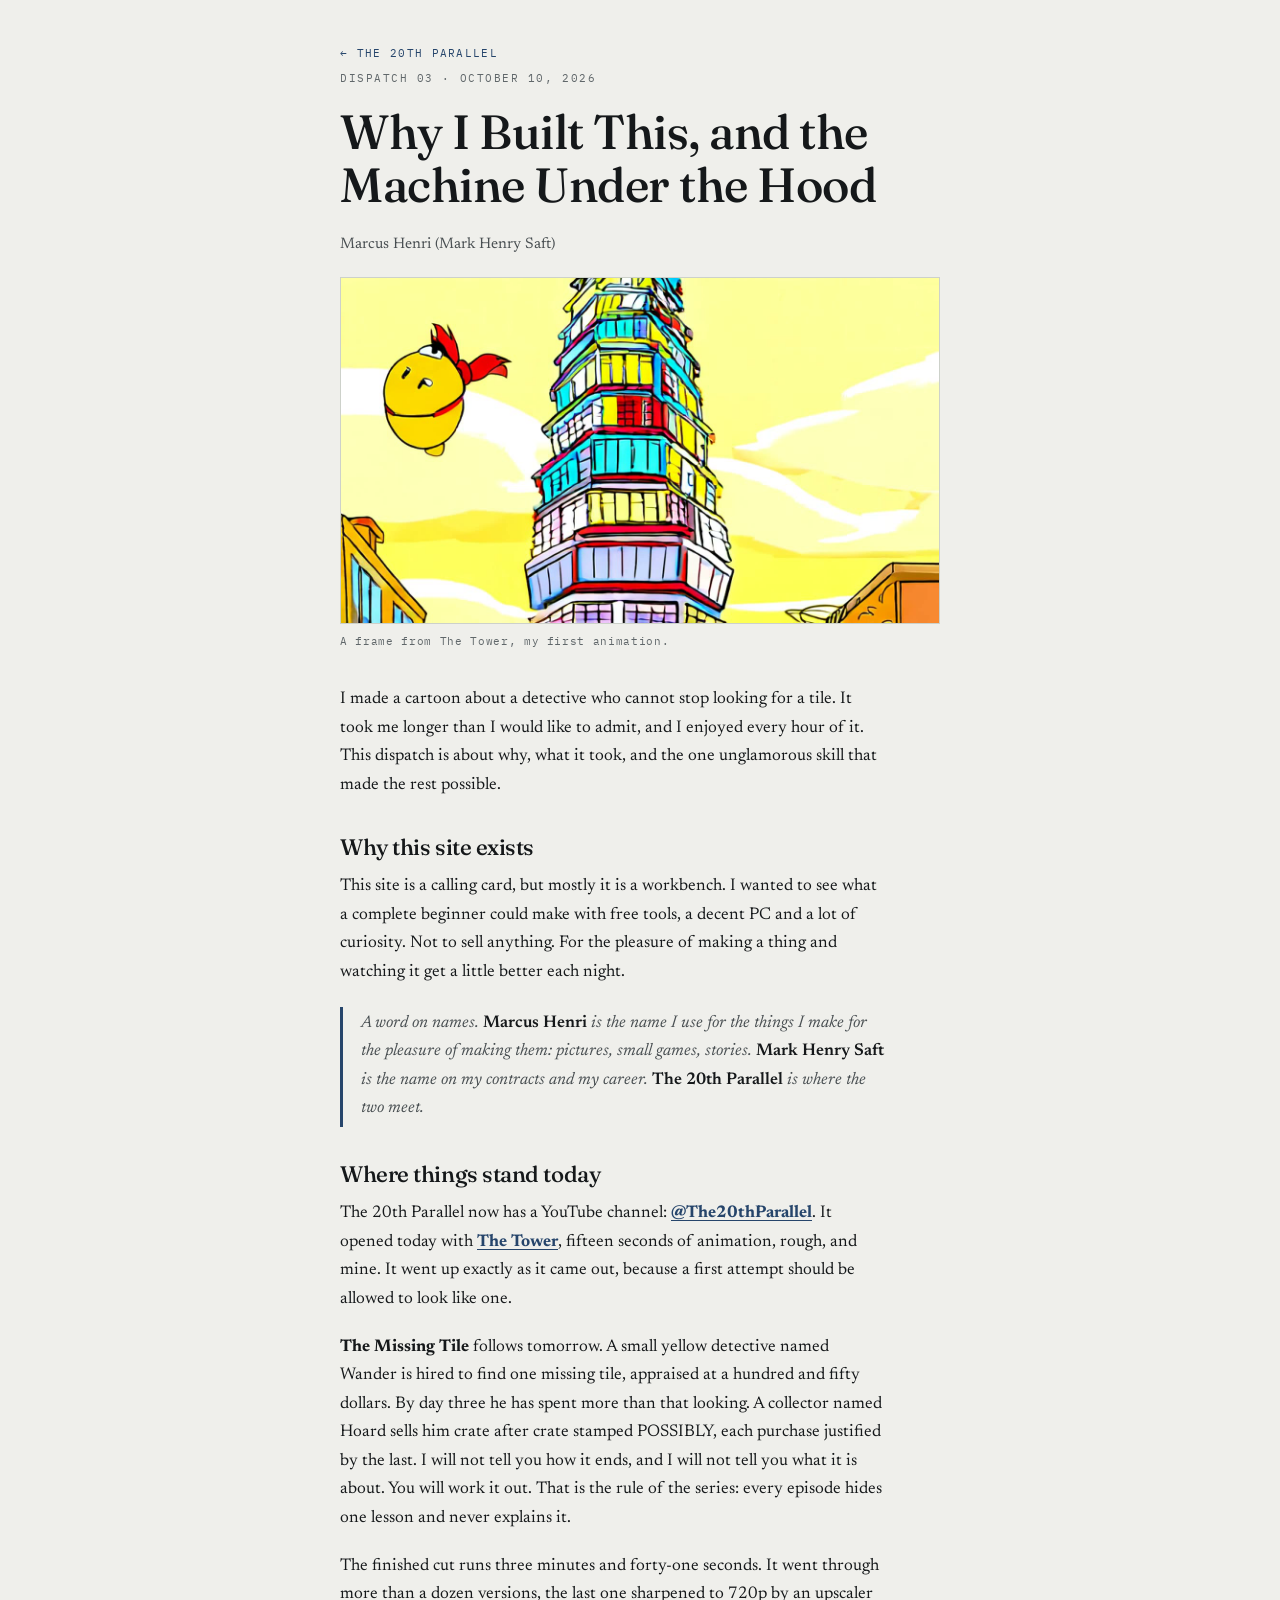
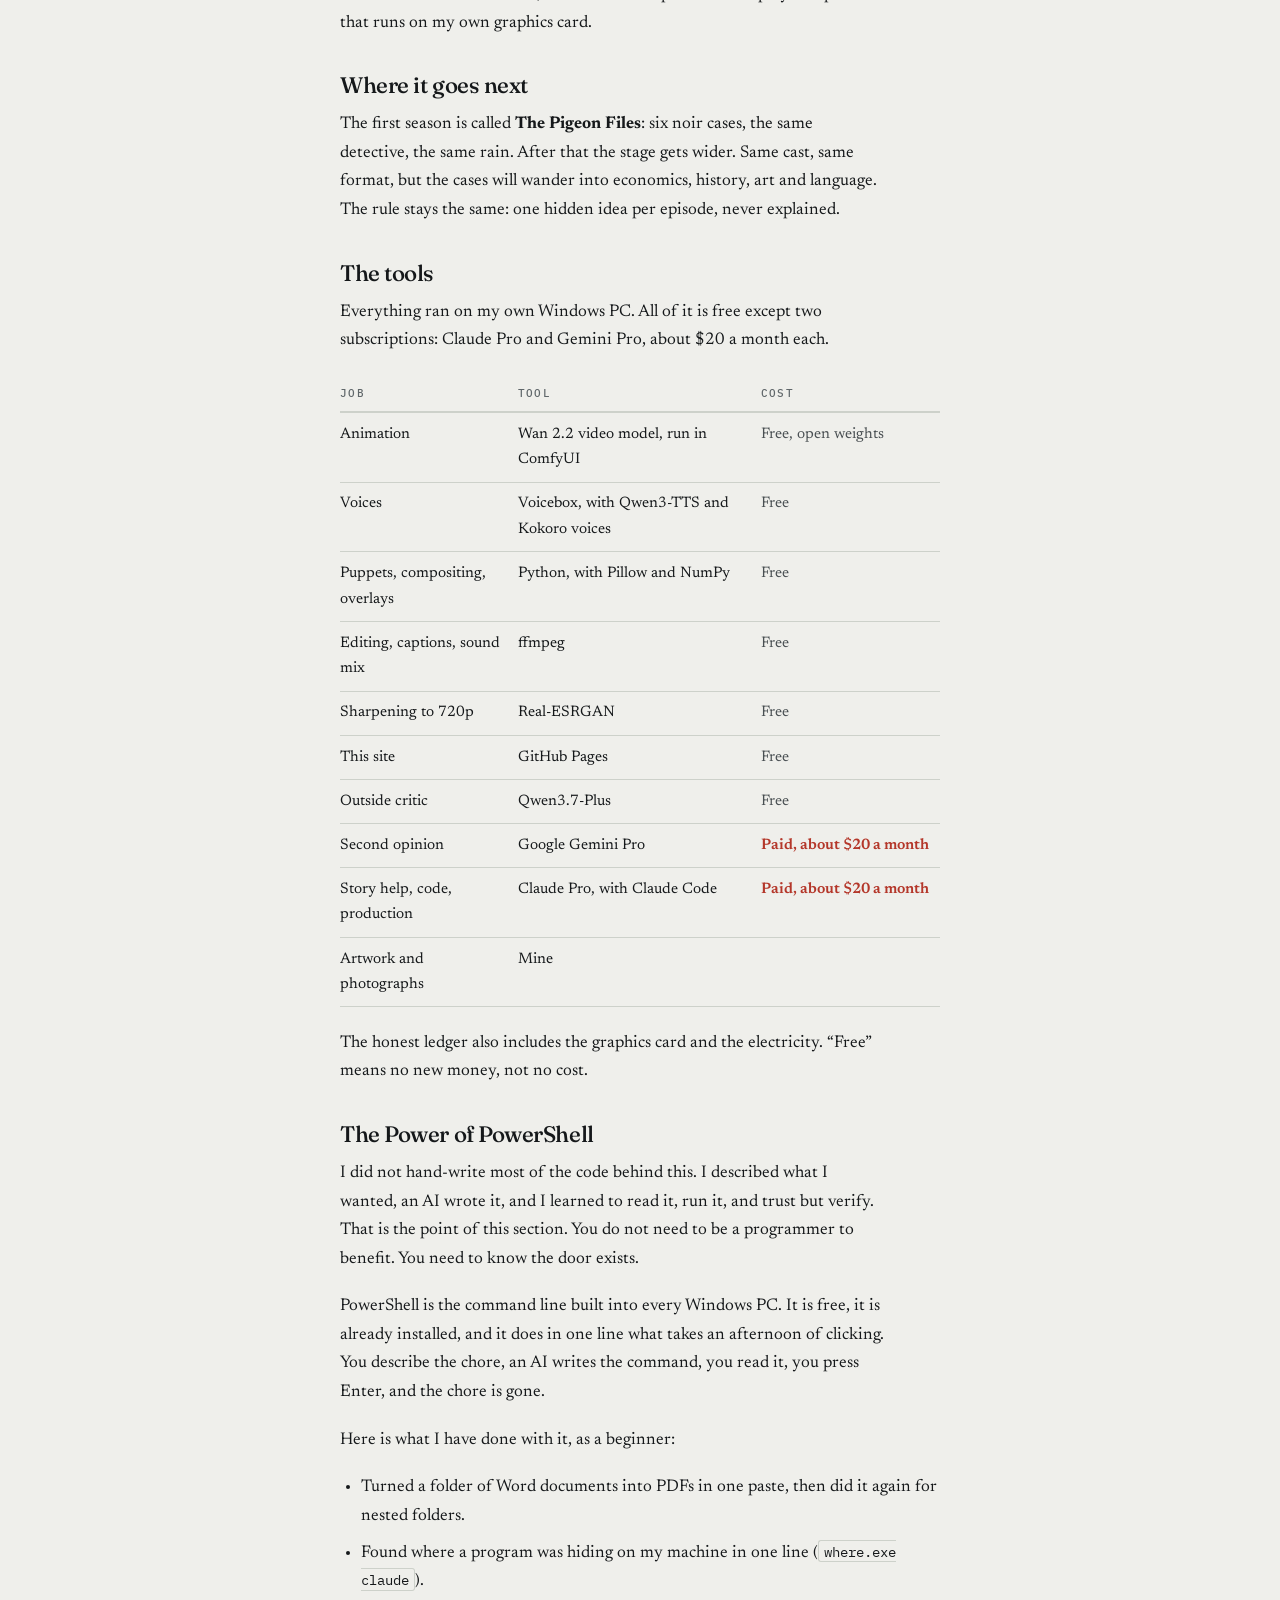
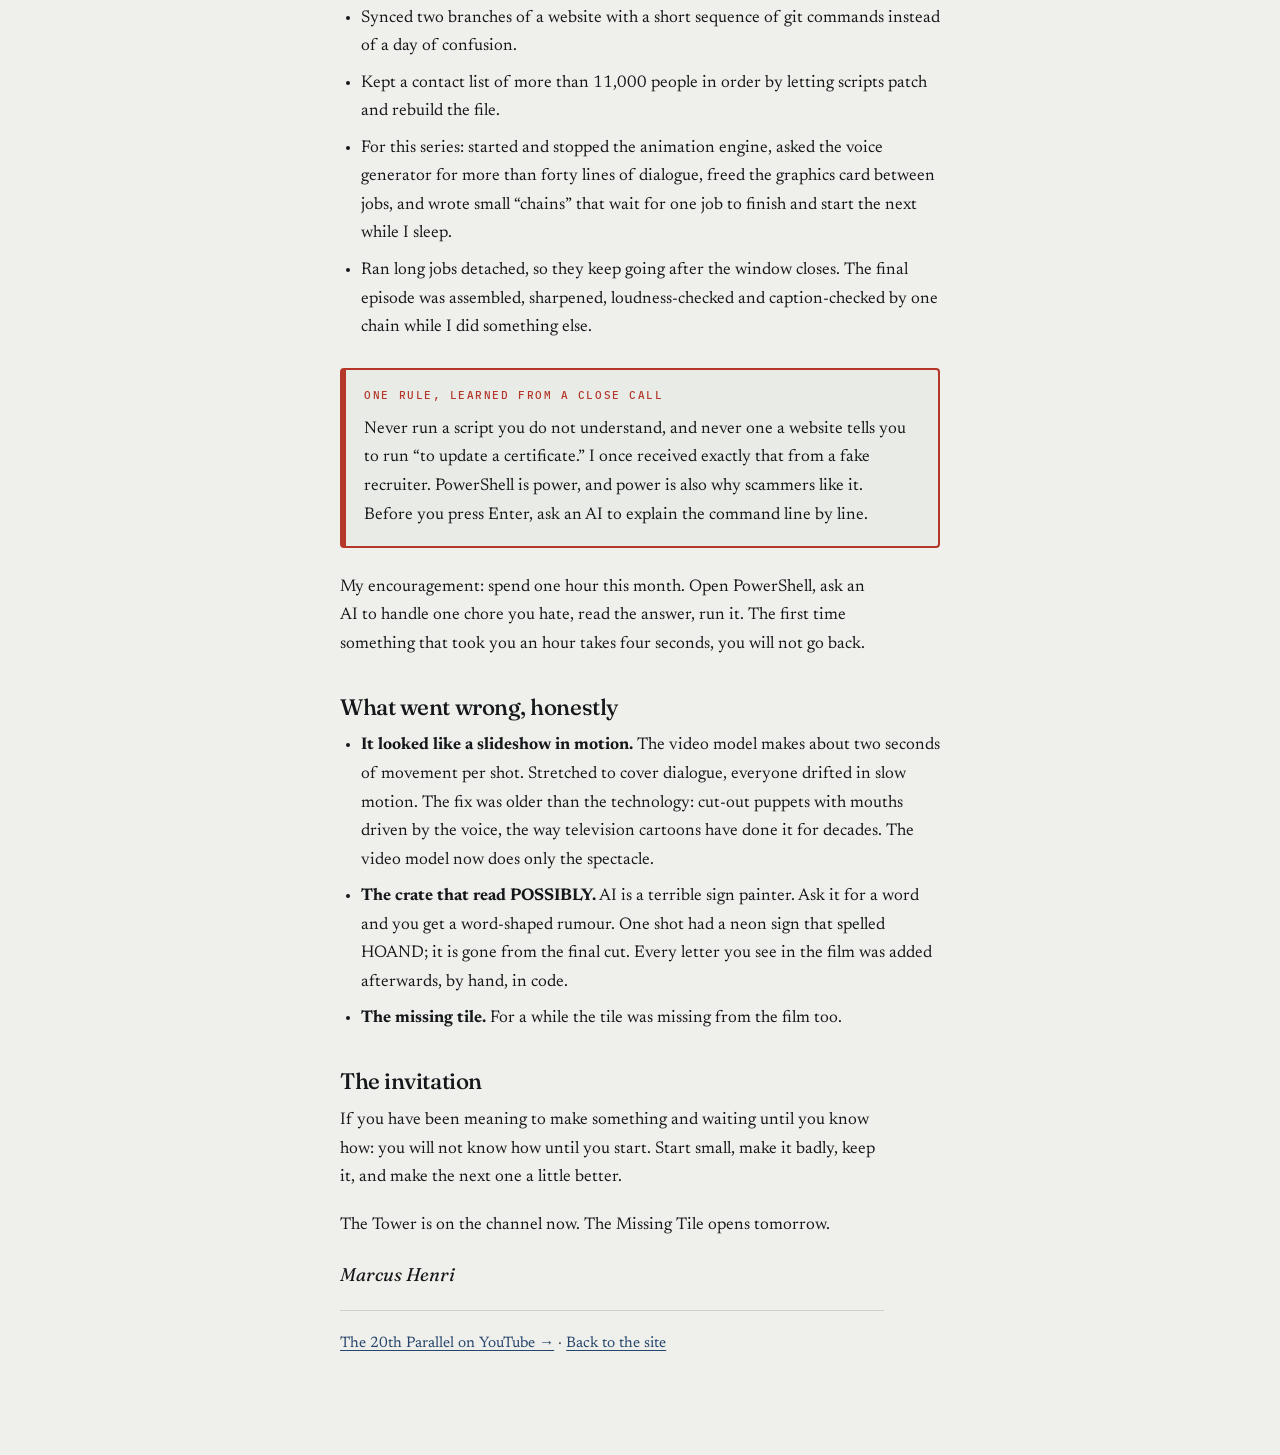
==== commit 887cb6ea: "New female speed-nudge voice clips; Gemini Pro listed as paid (about 20 USD/month) Co-Authored-By: C" ====
--- a/writing/why-i-built-this.html
+++ b/writing/why-i-built-this.html
@@ -75,7 +75,7 @@
   <p>The first season is called <strong>The Pigeon Files</strong>: six noir cases, the same detective, the same rain. After that the stage gets wider. Same cast, same format, but the cases will wander into economics, history, art and language. The rule stays the same: one hidden idea per episode, never explained.</p>
 
   <h2>The tools</h2>
-  <p>Everything ran on my own Windows PC. All of it is free except one subscription.</p>
+  <p>Everything ran on my own Windows PC. All of it is free except two subscriptions: Claude Pro and Gemini Pro, about $20 a month each.</p>
   <div class="tools-wrap">
     <table class="tools">
       <thead><tr><th scope="col">Job</th><th scope="col">Tool</th><th scope="col">Cost</th></tr></thead>
@@ -87,7 +87,7 @@
         <tr><td>Sharpening to 720p</td><td>Real-ESRGAN</td><td>Free</td></tr>
         <tr><td>This site</td><td>GitHub Pages</td><td>Free</td></tr>
         <tr><td>Outside critic</td><td>Qwen3.7-Plus</td><td>Free</td></tr>
-        <tr><td>Second opinion</td><td>Google Gemini Pro</td><td>Free tier</td></tr>
+        <tr><td>Second opinion</td><td>Google Gemini Pro</td><td class="paid">Paid, about $20 a month</td></tr>
         <tr><td>Story help, code, production</td><td>Claude Pro, with Claude Code</td><td class="paid">Paid, about $20 a month</td></tr>
         <tr><td>Artwork and photographs</td><td>Mine</td><td></td></tr>
       </tbody>
